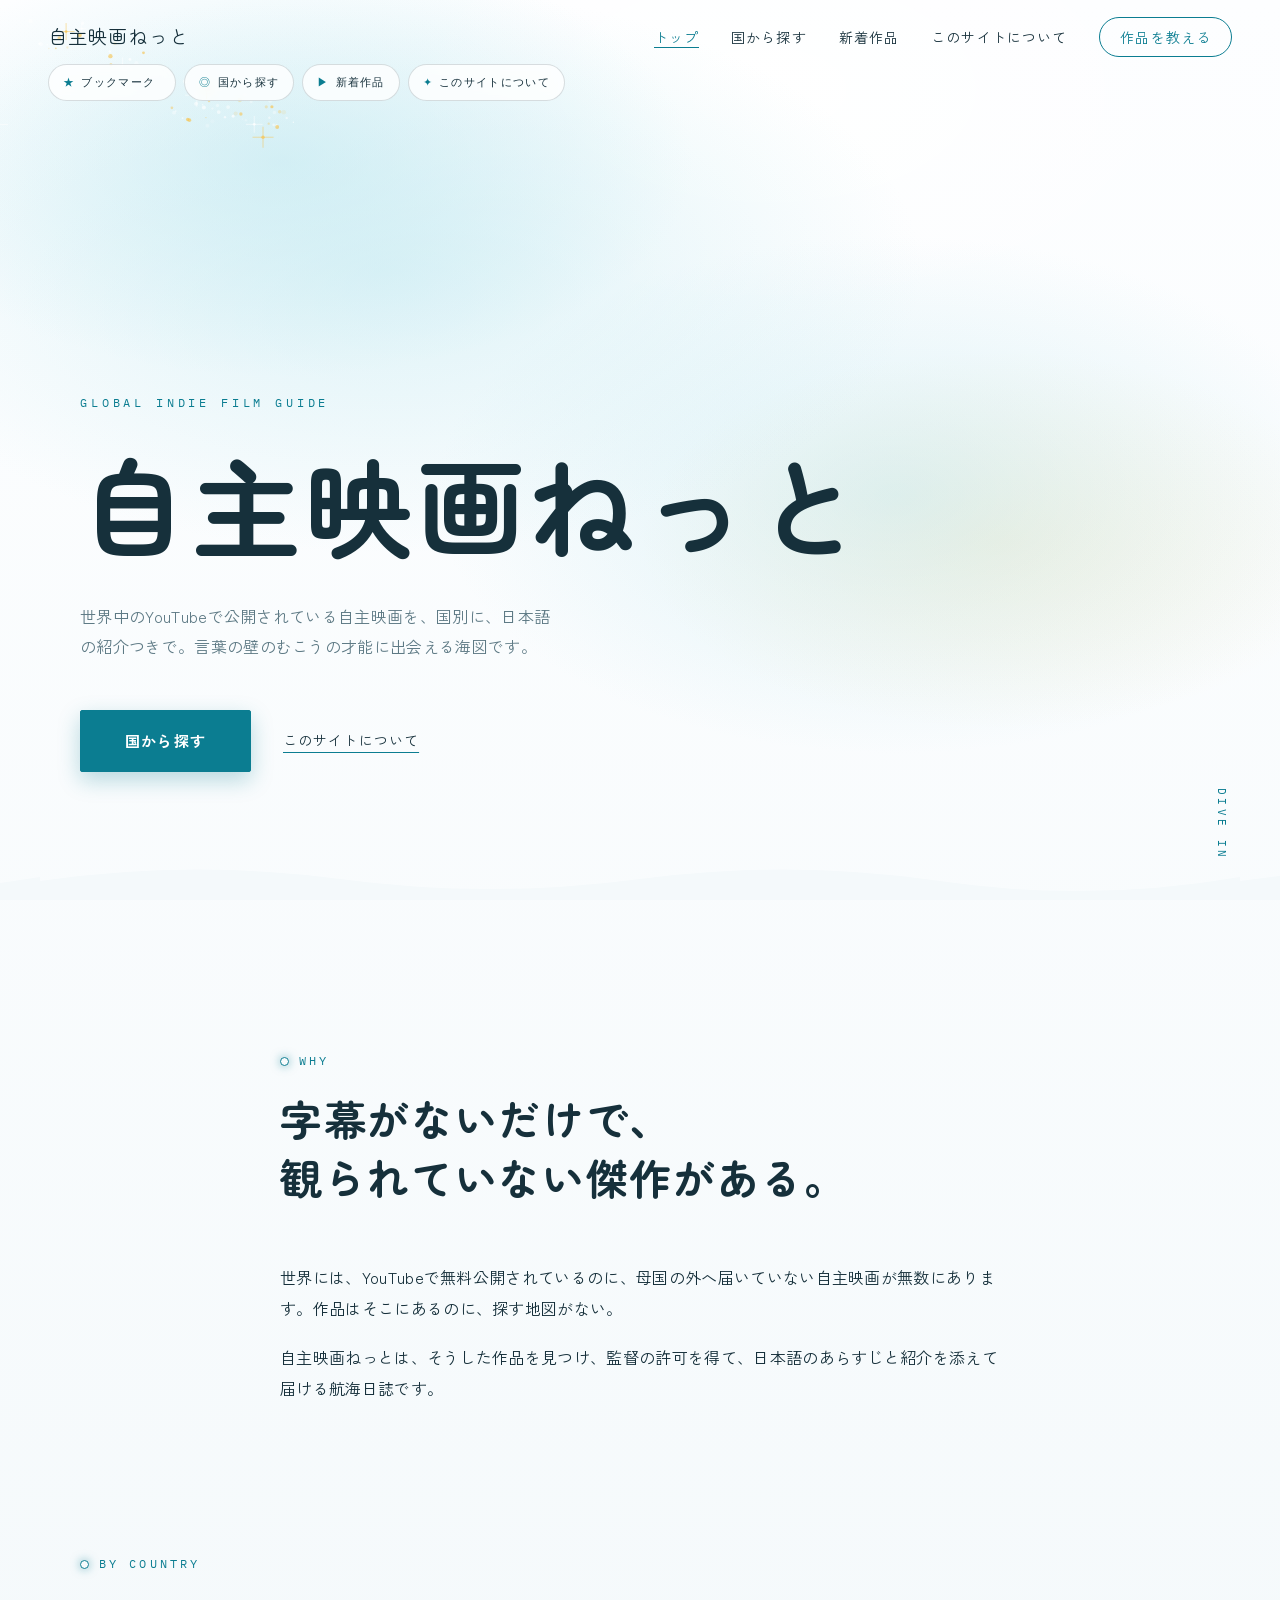
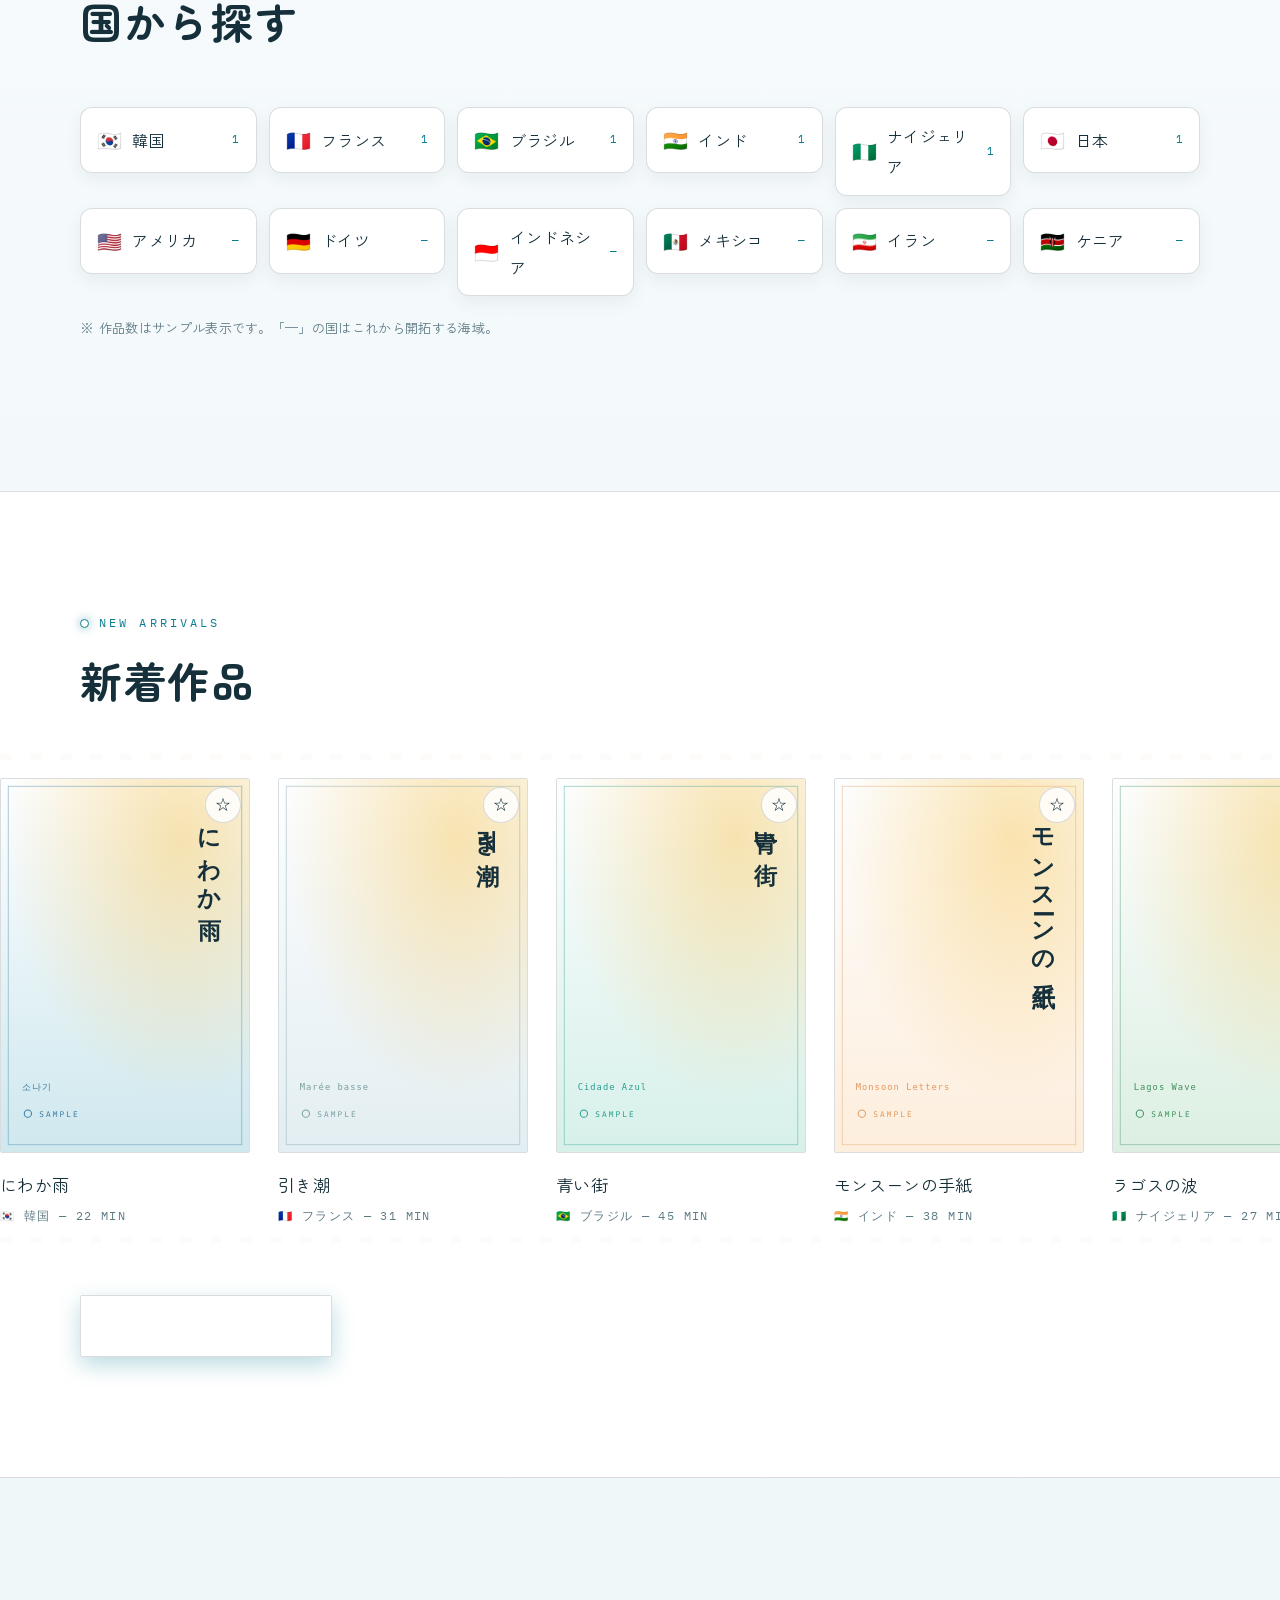
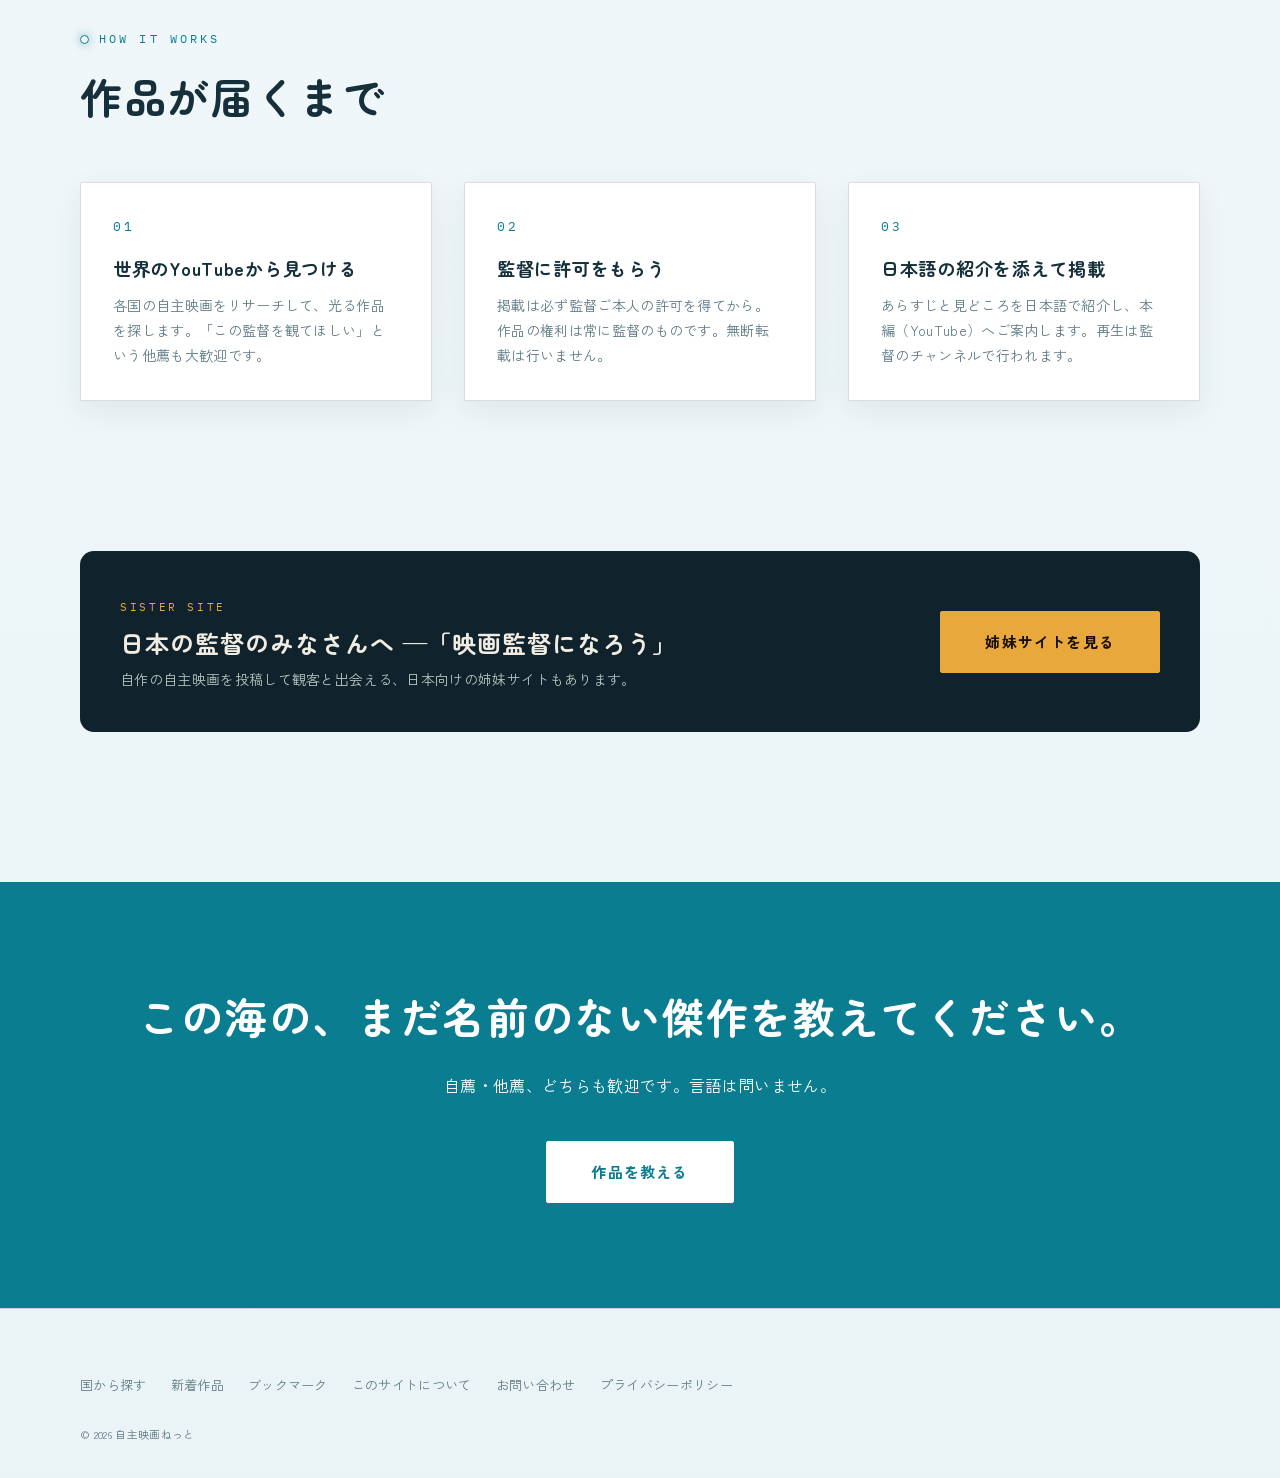
==== index.html @ 698e89a6 "Add files via upload" ====
<!DOCTYPE html>
<html lang="ja">
<head>
  <meta charset="UTF-8">
  <meta name="viewport" content="width=device-width, initial-scale=1.0">
  <title>自主映画ねっと | 世界の自主映画を、日本語で</title>
  <meta name="description" content="自主映画ねっとは、世界中のYouTubeで公開されている自主映画を、国別に日本語の紹介つきで届けるガイドサイト。言葉の壁のむこうの才能に出会えます。">
  <meta property="og:type" content="website">
  <meta property="og:title" content="自主映画ねっと | 世界の自主映画を、日本語で">
  <meta property="og:description" content="世界中のYouTubeで公開されている自主映画を、国別に日本語の紹介つきで。">
  <meta property="og:url" content="https://jisyueiga.net/">
  <meta property="og:image" content="https://jisyueiga.net/ogp.png">
  <meta property="og:site_name" content="自主映画ねっと">
  <meta name="twitter:card" content="summary_large_image">
  <link rel="canonical" href="https://jisyueiga.net/">
  <link rel="icon" href="favicon.ico">
  <link rel="apple-touch-icon" href="apple-touch-icon.png">
  <link rel="preconnect" href="https://fonts.googleapis.com">
  <link rel="preconnect" href="https://fonts.gstatic.com" crossorigin>
  <link href="https://fonts.googleapis.com/css2?family=Zen+Maru+Gothic:wght@700&family=Zen+Kaku+Gothic+New:wght@400;700&family=IBM+Plex+Mono&display=swap" rel="stylesheet">
  <link rel="stylesheet" href="style.css">
  <script type="application/ld+json">
  {
    "@context": "https://schema.org",
    "@type": "WebSite",
    "name": "自主映画ねっと",
    "url": "https://jisyueiga.net/",
    "description": "世界中の自主映画を国別に日本語の紹介つきで届けるガイドサイト"
  }
  </script>
</head>
<body class="p-home">

  <header class="site-header">
    <a class="site-header__logo" href="index.html">自主映画ねっと</a>
    <button class="nav-toggle" aria-expanded="false" aria-label="メニューを開く" aria-controls="global-nav">
      <span></span><span></span><span></span>
    </button>
    <nav class="global-nav" id="global-nav" aria-label="グローバルナビゲーション">
      <ul>
        <li><a href="index.html" aria-current="page">トップ</a></li>
        <li><a href="countries.html">国から探す</a></li>
        <li><a href="works.html">新着作品</a></li>
        <li><a href="about.html">このサイトについて</a></li>
        <li><a href="contact.html" class="nav-cta">作品を教える</a></li>
      </ul>
    </nav>
  </header>

  <main>
    <!-- ヒーロー: 海面のきらめき(シグネチャー) -->
    <section class="hero">
      <div class="hero__beam" aria-hidden="true"></div>
      <canvas class="hero__dust" aria-hidden="true"></canvas>
      <div class="container hero__inner">
        <p class="hero__en js-reveal">Global Indie Film Guide</p>
        <h1 class="hero__title js-reveal" data-delay="1" data-chars>自主映画ねっと</h1>
        <p class="hero__lead js-reveal" data-delay="2">世界中のYouTubeで公開されている自主映画を、国別に、日本語の紹介つきで。言葉の壁のむこうの才能に出会える海図です。</p>
        <div class="hero__actions js-reveal" data-delay="3">
          <a class="button" href="countries.html">国から探す</a>
          <a class="hero__sub-link" href="about.html">このサイトについて</a>
        </div>
      </div>
      <p class="hero__scroll" aria-hidden="true">DIVE IN</p>
    </section>

    <!-- 課題共感 -->
    <section class="section">
      <div class="container--narrow">
        <div class="section-head js-reveal">
          <span class="section-head__en">Why</span>
          <h2 class="section-head__title">字幕がないだけで、<br>観られていない傑作がある。</h2>
        </div>
        <p class="js-reveal" data-delay="1">世界には、YouTubeで無料公開されているのに、母国の外へ届いていない自主映画が無数にあります。作品はそこにあるのに、探す地図がない。</p>
        <p class="js-reveal" data-delay="2" style="margin-top: 1.2em;">自主映画ねっとは、そうした作品を見つけ、監督の許可を得て、日本語のあらすじと紹介を添えて届ける航海日誌です。</p>
      </div>
    </section>

    <!-- 国から探す -->
    <section class="section" style="padding-top: 0;">
      <div class="container">
        <div class="section-head js-reveal">
          <span class="section-head__en">By Country</span>
          <h2 class="section-head__title">国から探す</h2>
        </div>
        <ul class="country-grid js-reveal" data-delay="1">
          <li><a class="country-chip" href="countries.html"><span class="flag" aria-hidden="true">🇰🇷</span>韓国<span class="cnt">1</span></a></li>
          <li><a class="country-chip" href="countries.html"><span class="flag" aria-hidden="true">🇫🇷</span>フランス<span class="cnt">1</span></a></li>
          <li><a class="country-chip" href="countries.html"><span class="flag" aria-hidden="true">🇧🇷</span>ブラジル<span class="cnt">1</span></a></li>
          <li><a class="country-chip" href="countries.html"><span class="flag" aria-hidden="true">🇮🇳</span>インド<span class="cnt">1</span></a></li>
          <li><a class="country-chip" href="countries.html"><span class="flag" aria-hidden="true">🇳🇬</span>ナイジェリア<span class="cnt">1</span></a></li>
          <li><a class="country-chip" href="countries.html"><span class="flag" aria-hidden="true">🇯🇵</span>日本<span class="cnt">1</span></a></li>
          <li><a class="country-chip" href="countries.html"><span class="flag" aria-hidden="true">🇺🇸</span>アメリカ<span class="cnt">—</span></a></li>
          <li><a class="country-chip" href="countries.html"><span class="flag" aria-hidden="true">🇩🇪</span>ドイツ<span class="cnt">—</span></a></li>
          <li><a class="country-chip" href="countries.html"><span class="flag" aria-hidden="true">🇮🇩</span>インドネシア<span class="cnt">—</span></a></li>
          <li><a class="country-chip" href="countries.html"><span class="flag" aria-hidden="true">🇲🇽</span>メキシコ<span class="cnt">—</span></a></li>
          <li><a class="country-chip" href="countries.html"><span class="flag" aria-hidden="true">🇮🇷</span>イラン<span class="cnt">—</span></a></li>
          <li><a class="country-chip" href="countries.html"><span class="flag" aria-hidden="true">🇰🇪</span>ケニア<span class="cnt">—</span></a></li>
        </ul>
        <p class="js-reveal" style="margin-top: 20px; font-size: 13px; color: var(--color-muted);">※ 作品数はサンプル表示です。「—」の国はこれから開拓する海域。</p>
      </div>
    </section>

    <!-- 新着作品 -->
    <section class="filmstrip-band">
      <div class="container">
        <div class="section-head js-reveal" style="margin-bottom: 24px;">
          <span class="section-head__en">New Arrivals</span>
          <h2 class="section-head__title">新着作品</h2>
        </div>
      </div>
      <div class="filmstrip js-reveal" data-delay="1">
        <a class="film-card" href="works.html">
          <div class="film-card__poster"><img src="film-kr.svg" alt="にわか雨（サンプル）" width="960" height="1440" loading="lazy"></div>
          <p class="film-card__title">にわか雨</p>
          <p class="film-card__meta">🇰🇷 韓国 — 22 MIN</p>
        </a>
        <a class="film-card" href="works.html">
          <div class="film-card__poster"><img src="film-fr.svg" alt="引き潮（サンプル）" width="960" height="1440" loading="lazy"></div>
          <p class="film-card__title">引き潮</p>
          <p class="film-card__meta">🇫🇷 フランス — 31 MIN</p>
        </a>
        <a class="film-card" href="works.html">
          <div class="film-card__poster"><img src="film-br.svg" alt="青い街（サンプル）" width="960" height="1440" loading="lazy"></div>
          <p class="film-card__title">青い街</p>
          <p class="film-card__meta">🇧🇷 ブラジル — 45 MIN</p>
        </a>
        <a class="film-card" href="works.html">
          <div class="film-card__poster"><img src="film-in.svg" alt="モンスーンの手紙（サンプル）" width="960" height="1440" loading="lazy"></div>
          <p class="film-card__title">モンスーンの手紙</p>
          <p class="film-card__meta">🇮🇳 インド — 38 MIN</p>
        </a>
        <a class="film-card" href="works.html">
          <div class="film-card__poster"><img src="film-ng.svg" alt="ラゴスの波（サンプル）" width="960" height="1440" loading="lazy"></div>
          <p class="film-card__title">ラゴスの波</p>
          <p class="film-card__meta">🇳🇬 ナイジェリア — 27 MIN</p>
        </a>
        <a class="film-card" href="works.html">
          <div class="film-card__poster"><img src="film-jp.svg" alt="港町シネマ（サンプル）" width="960" height="1440" loading="lazy"></div>
          <p class="film-card__title">港町シネマ</p>
          <p class="film-card__meta">🇯🇵 日本 — 19 MIN</p>
        </a>
      </div>
      <div class="container js-reveal" style="margin-top: 32px;">
        <a class="button button--ghost" href="works.html">新着作品をすべて見る</a>
      </div>
    </section>

    <!-- 仕組み -->
    <section class="section">
      <div class="container">
        <div class="section-head js-reveal">
          <span class="section-head__en">How It Works</span>
          <h2 class="section-head__title">作品が届くまで</h2>
        </div>
        <ol class="steps js-reveal" data-delay="1">
          <li>
            <h3>世界のYouTubeから見つける</h3>
            <p>各国の自主映画をリサーチして、光る作品を探します。「この監督を観てほしい」という他薦も大歓迎です。</p>
          </li>
          <li>
            <h3>監督に許可をもらう</h3>
            <p>掲載は必ず監督ご本人の許可を得てから。作品の権利は常に監督のものです。無断転載は行いません。</p>
          </li>
          <li>
            <h3>日本語の紹介を添えて掲載</h3>
            <p>あらすじと見どころを日本語で紹介し、本編（YouTube）へご案内します。再生は監督のチャンネルで行われます。</p>
          </li>
        </ol>
      </div>
    </section>

    <!-- 姉妹サイト -->
    <section class="section" style="padding-top: 0;">
      <div class="container">
        <div class="sister js-reveal">
          <div>
            <p style="font-family: var(--font-mono); font-size: 11px; letter-spacing: 0.24em; color: #e9a83b; margin-bottom: 8px;">SISTER SITE</p>
            <h2>日本の監督のみなさんへ —「映画監督になろう」</h2>
            <p>自作の自主映画を投稿して観客と出会える、日本向けの姉妹サイトもあります。</p>
          </div>
          <a class="button" href="https://eigakantoku.com/">姉妹サイトを見る</a>
        </div>
      </div>
    </section>

    <!-- CTAバンド -->
    <section class="cta-band">
      <div class="container">
        <h2 class="section-head__title js-reveal">この海の、まだ名前のない傑作を教えてください。</h2>
        <p class="js-reveal" data-delay="1">自薦・他薦、どちらも歓迎です。言語は問いません。</p>
        <a class="button js-reveal" data-delay="2" href="contact.html">作品を教える</a>
      </div>
    </section>
  </main>

  <footer class="site-footer">
    <div class="container">
      <nav class="site-footer__nav" aria-label="フッターナビゲーション">
        <ul>
          <li><a href="countries.html">国から探す</a></li>
          <li><a href="works.html">新着作品</a></li>
          <li><a href="bookmark.html">ブックマーク</a></li>
          <li><a href="about.html">このサイトについて</a></li>
          <li><a href="contact.html">お問い合わせ</a></li>
          <li><a href="privacy.html">プライバシーポリシー</a></li>
        </ul>
      </nav>
      <p><small>&copy; 2026 自主映画ねっと</small></p>
    </div>
  </footer>

  <button class="motion-stop">アニメーションを停止する</button>
  <script src="main.js" defer></script>
</body>
</html>
---- style.css ----
@charset "UTF-8";
/* ============================================================
   映画監督になろう — style.css
   方向: ダーク×発光(映写機の光)。トークン→ベース→レイアウト
   →コンポーネント→モーション→停止ポリシー(スターター基盤継承)
   ============================================================ */

/* ---------- 1. トークン ---------- */
:root {
  --color-bg: #f4f9fb;           /* 暗幕: 上映中の客席の黒(暖色寄り) */
  --color-surface: #ffffff;      /* 煤: カード・フォームの面 */
  --color-text: #16303b;         /* 銀幕: スクリーンの生成り白 */
  --color-muted: #5e7a85;        /* 残光: 補助テキスト */
  --color-accent: #0b7d91;       /* 映写光: タングステンランプのアンバー */
  --color-accent-ink: #ffffff;   /* accent上の文字色 */
  --color-line: rgba(22, 48, 59, 0.16);
  --color-glow: #f6c453;         /* ハレーション */

  --font-display: "Zen Maru Gothic", "Hiragino Mincho ProN", "Yu Mincho", serif;
  --font-body: "Zen Kaku Gothic New", "Hiragino Kaku Gothic ProN", "Yu Gothic", sans-serif;
  --font-mono: "IBM Plex Mono", "Menlo", monospace;

  --space: 8px;
  --section-pad: clamp(72px, 13vw, 150px);
  --container: 1120px;
  --container-narrow: 720px;
  --radius: 2px;

  --z-header: 100;
  --z-nav: 200;
  --z-modal: 1000;

  --ease-out: cubic-bezier(0.22, 1, 0.36, 1);
  --duration: 0.9s;
}

/* ---------- 2. リセット/ベース ---------- */
*, *::before, *::after { box-sizing: border-box; }
* { margin: 0; }

html { scroll-behavior: smooth; }

body {
  font-family: var(--font-body);
  color: var(--color-text);
  background: var(--color-bg);
  line-height: 1.9;
  font-size: 16px;
  letter-spacing: 0.02em;
  -webkit-font-smoothing: antialiased;
  overflow-wrap: anywhere;
}

img, video, svg { max-width: 100%; height: auto; display: block; }

a { color: inherit; }
a:hover { opacity: 0.72; transition: opacity 0.3s; }

::selection { background: var(--color-accent); color: var(--color-accent-ink); }

:focus-visible {
  outline: 2px solid var(--color-accent);
  outline-offset: 3px;
}

h1, h2, h3 {
  font-family: var(--font-display);
  font-weight: 700;
  line-height: 1.4;
  letter-spacing: 0.04em;
}

/* ---------- 3. レイアウト ---------- */
.container { width: min(var(--container), 100% - 48px); margin-inline: auto; }
.container--narrow { width: min(var(--container-narrow), 100% - 48px); margin-inline: auto; }

.section { padding-block: var(--section-pad); }
.section--tight { padding-block: calc(var(--section-pad) * 0.6); }

/* セクション見出し: キューマーク(リール交換の合図の丸)+等幅ラベル */
.section-head { margin-bottom: calc(var(--space) * 7); }
.section-head__en {
  display: flex; align-items: center; gap: 10px;
  font-family: var(--font-mono);
  font-size: 12px;
  letter-spacing: 0.26em;
  text-transform: uppercase;
  color: var(--color-accent);
  margin-bottom: calc(var(--space) * 2);
}
.section-head__en::before {
  content: "";
  width: 9px; height: 9px; flex: none;
  border: 1.5px solid var(--color-accent);
  border-radius: 50%;
  box-shadow: 0 0 10px rgba(11, 125, 145, 0.55);
}
.section-head__title { font-size: clamp(26px, 4.5vw, 42px); }

/* ---------- 4. コンポーネント ---------- */

/* ヘッダー */
.site-header {
  position: fixed; inset: 0 0 auto 0; z-index: var(--z-header);
  display: flex; justify-content: space-between; align-items: center;
  padding: 18px clamp(20px, 4vw, 48px);
  transition: background 0.4s, box-shadow 0.4s;
}
.site-header.is-scrolled {
  background: rgba(255, 255, 255, 0.86);
  backdrop-filter: blur(8px);
  box-shadow: 0 1px 0 var(--color-line);
}
.site-header__logo {
  font-family: var(--font-display); font-size: 19px;
  text-decoration: none; letter-spacing: 0.06em;
}

.global-nav ul { display: flex; align-items: center; gap: calc(var(--space) * 4); list-style: none; padding: 0; }
.global-nav a { text-decoration: none; font-size: 14px; letter-spacing: 0.08em; }
.global-nav a[aria-current="page"] {
  color: var(--color-accent);
  border-bottom: 1px solid currentColor;
}
.global-nav .nav-cta {
  padding: 9px 20px;
  border: 1px solid var(--color-accent);
  border-radius: 999px;
  color: var(--color-accent);
}
.global-nav .nav-cta[aria-current="page"] { border-bottom: 1px solid var(--color-accent); }

/* ハンバーガー(SP) */
.nav-toggle {
  display: none;
  width: 44px; height: 44px;
  background: none; border: none; cursor: pointer;
  position: relative; z-index: calc(var(--z-nav) + 1);
}
.nav-toggle span {
  display: block; width: 24px; height: 2px; margin: 5px auto;
  background: var(--color-text); transition: transform 0.3s, opacity 0.3s;
}
.nav-toggle[aria-expanded="true"] span:nth-child(1) { transform: translateY(7px) rotate(45deg); }
.nav-toggle[aria-expanded="true"] span:nth-child(2) { opacity: 0; }
.nav-toggle[aria-expanded="true"] span:nth-child(3) { transform: translateY(-7px) rotate(-45deg); }

@media (max-width: 767px) {
  .nav-toggle { display: block; }
  .global-nav {
    position: fixed; inset: 0; z-index: var(--z-nav);
    background: rgba(255, 255, 255, 0.97);
    display: grid; place-content: center;
    opacity: 0; visibility: hidden; transition: opacity 0.4s, visibility 0.4s;
  }
  .global-nav.is-open { opacity: 1; visibility: visible; }
  .global-nav ul { flex-direction: column; text-align: center; gap: calc(var(--space) * 4); }
  .global-nav a { font-size: 20px; }
}

/* ヒーロー: 映写光錐+塵(シグネチャー) */
.hero {
  position: relative;
  min-height: 100svh;
  display: flex; align-items: flex-end;
  padding: var(--section-pad) 0 calc(var(--space) * 12);
  overflow: hidden;
}
.hero__beam {
  position: absolute; inset: 0; pointer-events: none;
  background: radial-gradient(90% 60% at 82% -8%, rgba(246, 196, 83, 0.28), rgba(11, 125, 145, 0.08) 45%, transparent 70%);
  animation: beamFlicker 7s infinite;
}
.hero__beam::before {
  content: "";
  position: absolute; top: -30%; right: -20%; width: 150%; height: 170%;
  background: linear-gradient(114deg,
    transparent 40%,
    rgba(246, 196, 83, 0.14) 49%,
    rgba(246, 196, 83, 0.04) 61%,
    transparent 70%);
}
.hero__dust {
  position: absolute; inset: 0; pointer-events: none;
}
.hero__inner { position: relative; }
.hero__en {
  font-family: var(--font-mono);
  font-size: 12px; letter-spacing: 0.32em; text-transform: uppercase;
  color: var(--color-accent);
  margin-bottom: calc(var(--space) * 3);
}
.hero__title {
  font-size: clamp(40px, 10.5vw, 108px);
  line-height: 1.2;
  white-space: nowrap;   /* 文字分割時の折返し事故防止(1行想定) */
}
.hero__title .char {
  display: inline;
  animation: charSheen 6.5s infinite;
  animation-delay: calc(1.6s + var(--char-i) * 0.09s);
}
.hero__lead {
  margin-top: calc(var(--space) * 4);
  max-width: 30em;
  color: var(--color-muted);
}
.hero__actions {
  display: flex; flex-wrap: wrap; align-items: center;
  gap: calc(var(--space) * 4);
  margin-top: calc(var(--space) * 6);
}
.hero__sub-link {
  font-size: 14px; letter-spacing: 0.08em;
  text-decoration-color: var(--color-accent);
  text-underline-offset: 6px;
}
.hero__scroll {
  position: absolute; right: clamp(20px, 4vw, 48px); bottom: calc(var(--space) * 5);
  font-family: var(--font-mono); font-size: 11px; letter-spacing: 0.3em;
  writing-mode: vertical-rl; color: var(--color-muted);
}

@keyframes beamFlicker {
  0%, 88%, 100% { opacity: 1; }
  91% { opacity: 0.82; }
  93% { opacity: 0.96; }
  96% { opacity: 0.88; }
}
@keyframes charSheen {
  0%, 86%, 100% { color: var(--color-text); text-shadow: none; }
  91% { color: var(--color-glow); text-shadow: 0 0 26px rgba(246, 196, 83, 0.9); }
}

/* 下層ページヘッダー(映写光の名残を薄く敷く) */
.page-header {
  position: relative;
  padding: calc(var(--section-pad) * 1.15) 0 calc(var(--section-pad) * 0.45);
  background: radial-gradient(70% 90% at 85% -30%, rgba(246, 196, 83, 0.13), transparent 65%);
}
.page-header__en {
  font-family: var(--font-mono);
  font-size: 13px; letter-spacing: 0.28em; text-transform: uppercase;
  color: var(--color-accent);
}
.page-header__title { font-size: clamp(30px, 5vw, 54px); margin-top: calc(var(--space) * 1); }

.breadcrumb { padding-block: calc(var(--space) * 2); font-size: 12px; color: var(--color-muted); }
.breadcrumb ol { display: flex; flex-wrap: wrap; gap: 0.6em; list-style: none; padding: 0; }
.breadcrumb li:not(:last-child)::after { content: "/"; margin-left: 0.6em; }
.breadcrumb a { text-decoration: none; }

/* ボタン */
.button {
  display: inline-block;
  padding: 16px 44px;
  background: var(--color-accent); color: var(--color-accent-ink);
  border: 1px solid var(--color-accent); border-radius: var(--radius);
  font-size: 15px; font-weight: 700; letter-spacing: 0.08em; text-decoration: none;
  cursor: pointer;
  box-shadow: 0 0 26px rgba(11, 125, 145, 0.28);
  transition: background 0.3s, color 0.3s, box-shadow 0.3s;
}
.button:hover {
  background: transparent; color: var(--color-accent); opacity: 1;
  box-shadow: 0 0 32px rgba(11, 125, 145, 0.42);
}
.button:disabled { opacity: 0.5; cursor: wait; }
.button--ghost {
  background: transparent; color: var(--color-text);
  border-color: var(--color-line); box-shadow: none;
}
.button--ghost:hover { border-color: var(--color-accent); color: var(--color-accent); }

/* 交互2カラム(できること) */
.duo {
  display: grid; grid-template-columns: 1fr 1fr;
  gap: clamp(32px, 6vw, 80px); align-items: center;
}
.duo + .duo { margin-top: calc(var(--space) * 12); }
.duo--flip .duo__text { order: 2; }
.duo--flip .duo__visual { order: 1; }
.duo__role {
  font-family: var(--font-mono); font-size: 12px; letter-spacing: 0.26em;
  text-transform: uppercase; color: var(--color-accent);
  margin-bottom: calc(var(--space) * 2);
}
.duo__title { font-size: clamp(22px, 3vw, 30px); margin-bottom: calc(var(--space) * 3); }
.duo__text p { color: var(--color-muted); }
.duo__visual {
  border: 1px solid var(--color-line);
  border-radius: var(--radius);
  overflow: hidden;
  background: var(--color-surface);
  max-width: 400px;
  justify-self: center;
}
.duo--flip .duo__visual { justify-self: center; }
@media (max-width: 767px) {
  .duo__visual { max-width: 300px; }
}
@media (max-width: 767px) {
  .duo { grid-template-columns: 1fr; }
  .duo--flip .duo__text { order: 1; }
  .duo--flip .duo__visual { order: 2; }
}

/* フィルムストリップ(横スクロール・破調) */
.filmstrip-band {
  background: var(--color-surface);
  border-block: 1px solid var(--color-line);
  padding-block: calc(var(--section-pad) * 0.8);
}
.filmstrip {
  display: flex; gap: clamp(16px, 3vw, 28px);
  overflow-x: auto;
  scroll-snap-type: x mandatory;
  padding: calc(var(--space) * 4) clamp(24px, 5vw, 64px) calc(var(--space) * 3);
  /* 穴(パーフォレーション)の帯 */
  border-block: 12px solid transparent;
  background-image:
    repeating-linear-gradient(90deg, rgba(239,231,215,0.14) 0 12px, transparent 12px 30px),
    repeating-linear-gradient(90deg, rgba(239,231,215,0.14) 0 12px, transparent 12px 30px);
  background-repeat: repeat-x;
  background-size: 30px 6px;
  background-position: top 8px left, bottom 8px left;
}
.film-card { text-decoration: none; }
.filmstrip .film-card {
  flex: none;
  width: clamp(200px, 56vw, 250px);
  scroll-snap-align: start;
}
.film-card:hover { opacity: 1; }
.film-card__poster {
  aspect-ratio: 2 / 3;
  border: 1px solid var(--color-line);
  border-radius: var(--radius);
  overflow: hidden;
  transition: box-shadow 0.4s, transform 0.4s var(--ease-out);
}
.film-card:hover .film-card__poster {
  box-shadow: 0 0 30px rgba(11, 125, 145, 0.3);
  transform: translateY(-4px);
}
.film-card__poster img { width: 100%; height: 100%; object-fit: cover; }
.film-card__title {
  font-family: var(--font-display); font-size: 17px;
  margin-top: calc(var(--space) * 2);
}
.film-card__meta {
  font-family: var(--font-mono); font-size: 11.5px;
  letter-spacing: 0.12em; color: var(--color-muted);
  margin-top: 4px;
}

/* 作品一覧グリッド(下層) */
.works-grid {
  display: grid;
  grid-template-columns: repeat(auto-fill, minmax(220px, 1fr));
  gap: clamp(20px, 3.5vw, 36px);
}
@media (max-width: 480px) {
  .works-grid { grid-template-columns: repeat(2, 1fr); }
}

/* 投稿の流れ */
.steps {
  list-style: none; padding: 0;
  display: grid; grid-template-columns: repeat(3, 1fr);
  gap: clamp(20px, 3vw, 32px);
  counter-reset: step;
}
.steps li {
  counter-increment: step;
  background: var(--color-surface);
  border: 1px solid var(--color-line);
  border-radius: var(--radius);
  padding: calc(var(--space) * 4);
}
.steps li::before {
  content: "0" counter(step);
  display: block;
  font-family: var(--font-mono); font-size: 13px;
  letter-spacing: 0.2em; color: var(--color-accent);
  margin-bottom: calc(var(--space) * 2);
}
.steps h3 { font-size: 18px; margin-bottom: calc(var(--space) * 1.5); }
.steps p { font-size: 14px; color: var(--color-muted); line-height: 1.8; }
@media (max-width: 767px) {
  .steps { grid-template-columns: 1fr; }
}

/* 運営の言葉 */
.voice {
  border-left: 2px solid var(--color-accent);
  padding-left: clamp(20px, 4vw, 40px);
}
.voice blockquote { font-family: var(--font-display); font-size: clamp(19px, 2.6vw, 24px); line-height: 2; }
.voice figcaption {
  margin-top: calc(var(--space) * 3);
  font-family: var(--font-mono); font-size: 12px;
  letter-spacing: 0.14em; color: var(--color-muted);
}

/* CTAバンド */
.cta-band {
  background: var(--color-accent);
  color: var(--color-accent-ink);
  text-align: center;
  padding-block: calc(var(--section-pad) * 0.7);
}
.cta-band .section-head__title { color: inherit; }
.cta-band p { margin: calc(var(--space) * 3) 0 calc(var(--space) * 5); }
.cta-band .button {
  background: var(--color-accent-ink); color: var(--color-glow);
  border-color: var(--color-accent-ink); box-shadow: none;
}
.cta-band .button:hover { background: transparent; color: var(--color-accent-ink); }

/* FAQ */
.faq { display: grid; gap: calc(var(--space) * 2); }
.faq details {
  background: var(--color-surface);
  border: 1px solid var(--color-line);
  border-radius: var(--radius);
}
.faq summary {
  cursor: pointer;
  padding: calc(var(--space) * 2.5) calc(var(--space) * 3);
  font-weight: 700; letter-spacing: 0.04em;
  list-style: none;
  display: flex; justify-content: space-between; align-items: center; gap: 16px;
}
.faq summary::-webkit-details-marker { display: none; }
.faq summary::after {
  content: "+";
  font-family: var(--font-mono); color: var(--color-accent); flex: none;
  transition: transform 0.3s;
}
.faq details[open] summary::after { transform: rotate(45deg); }
.faq details p {
  padding: 0 calc(var(--space) * 3) calc(var(--space) * 3);
  color: var(--color-muted); font-size: 15px;
}

/* フォーム */
.form { display: grid; gap: calc(var(--space) * 4); }
.form__field { display: grid; gap: calc(var(--space) * 1); }
.form__field label { font-size: 14px; font-weight: 700; }
.form__field .required { color: var(--color-accent); font-size: 12px; margin-left: 0.5em; }
.form input, .form textarea, .form select {
  font: inherit; color: var(--color-text);
  padding: 14px 16px;
  background: var(--color-surface);
  border: 1px solid var(--color-line); border-radius: var(--radius);
}
.form input:focus, .form textarea:focus, .form select:focus { border-color: var(--color-accent); outline: none; }
.form [aria-invalid="true"] { border-color: #d96a52; }
.form__error { color: #d96a52; font-size: 13px; min-height: 1.2em; }
.form__hp { position: absolute; left: -9999px; }  /* ハニーポット: 削除禁止 */

/* フッター */
.site-footer {
  padding: calc(var(--space) * 8) 0 calc(var(--space) * 4);
  border-top: 1px solid var(--color-line);
  font-size: 13px; color: var(--color-muted);
}
.site-footer__nav ul {
  display: flex; flex-wrap: wrap; gap: calc(var(--space) * 3);
  list-style: none; padding: 0; margin-bottom: calc(var(--space) * 3);
}
.site-footer__nav a { text-decoration: none; }

/* ---------- 5. モーション基盤 ---------- */
.js-reveal {
  opacity: 0;
  transform: translateY(24px);
  transition: opacity var(--duration) var(--ease-out), transform var(--duration) var(--ease-out);
}
.js-reveal.is-inview { opacity: 1; transform: none; }
.js-reveal[data-delay="1"] { transition-delay: 0.1s; }
.js-reveal[data-delay="2"] { transition-delay: 0.2s; }
.js-reveal[data-delay="3"] { transition-delay: 0.3s; }

/* ---------- 6. モーション停止(削除禁止) ---------- */
.motion-stop {
  display: none;
  position: fixed; right: 16px; bottom: 16px; z-index: var(--z-modal);
  padding: 10px 16px; font-size: 12px;
  background: var(--color-surface); color: var(--color-text);
  border: 1px solid var(--color-line);
  border-radius: 999px; cursor: pointer;
}
@media (prefers-reduced-motion: reduce) {
  .motion-stop { display: block; }
}
html.is-motion-off .js-reveal,
html.is-motion-off *[class] {
  transition-duration: 0.01ms !important;
  animation-duration: 0.01ms !important;
  animation-iteration-count: 1 !important;
}
html.is-motion-off .js-reveal { opacity: 1; transform: none; }
html.is-motion-off .hero__dust { display: none; }

/* ---------- 7. ヒーロー演出強化(v1.1) ---------- */
/* カウントダウンリーダー(JSが生成。セッション初回のみ) */
.leader {
  position: fixed; inset: 0; z-index: var(--z-modal);
  background: #050403;
  display: grid; place-content: center;
  transition: opacity 0.5s var(--ease-out);
  cursor: pointer;
}
.leader.is-done { opacity: 0; pointer-events: none; }
.leader__frame {
  position: relative;
  width: min(64vw, 300px); aspect-ratio: 1;
  display: grid; place-content: center;
  border: 1.5px solid rgba(22, 48, 59, 0.4);
  border-radius: 50%;
}
.leader__frame::before {
  content: "";
  position: absolute; inset: 14px;
  border: 1px solid rgba(22, 48, 59, 0.22);
  border-radius: 50%;
}
.leader__frame::after {
  content: "";
  position: absolute; left: 50%; top: 50%;
  width: 1px; height: 50%;
  background: rgba(22, 48, 59, 0.45);
  transform-origin: top center;
  animation: leaderSweep 0.6s linear infinite;
}
.leader__cross-h, .leader__cross-v {
  position: absolute; background: rgba(22, 48, 59, 0.16);
}
.leader__cross-h { left: -12vw; right: -12vw; top: 50%; height: 1px; }
.leader__cross-v { top: -12vh; bottom: -12vh; left: 50%; width: 1px; }
.leader__num {
  font-family: var(--font-mono);
  font-size: clamp(90px, 24vw, 150px);
  color: var(--color-text);
  line-height: 1;
}
.leader__hint {
  position: absolute; bottom: 32px; left: 0; right: 0;
  text-align: center;
  font-family: var(--font-mono); font-size: 11px;
  letter-spacing: 0.3em; color: var(--color-muted);
}
@keyframes leaderSweep { to { transform: rotate(360deg); } }

/* ランプ暖機: リーダー明けに光が立ち上がる */
.hero.is-warming .hero__beam { opacity: 0.04; animation: none; }
.hero.is-on .hero__beam {
  animation: beamWarm 1.6s var(--ease-out), beamFlicker 7s 1.6s infinite;
}
@keyframes beamWarm {
  from { opacity: 0.04; }
  60% { opacity: 1.15; }
  to { opacity: 1; }
}

/* フィルムグレイン */
.hero__grain {
  position: absolute; inset: -20px; pointer-events: none;
  background-image: url("data:image/svg+xml,%3Csvg xmlns='http://www.w3.org/2000/svg' width='160' height='160'%3E%3Cfilter id='n'%3E%3CfeTurbulence type='fractalNoise' baseFrequency='0.9' numOctaves='2'/%3E%3C/filter%3E%3Crect width='160' height='160' filter='url(%23n)' opacity='0.5'/%3E%3C/svg%3E");
  opacity: 0.055;
  animation: grainJitter 0.5s steps(3) infinite;
}
@keyframes grainJitter {
  0% { transform: translate(0, 0); }
  33% { transform: translate(-8px, 6px); }
  66% { transform: translate(6px, -8px); }
  100% { transform: translate(0, 0); }
}
html.is-motion-off .hero__grain, html.is-motion-off .leader { display: none; }

/* ---------- 8. ユーティリティ帯+ランキング+ブックマーク(v1.2) ---------- */
.site-header { flex-wrap: wrap; }
.utility-nav { order: 4; width: 100%; margin-top: 10px; }
.utility-nav ul {
  display: flex; gap: 8px; list-style: none; padding: 0; margin: 0;
  overflow-x: auto; -webkit-overflow-scrolling: touch; scrollbar-width: none;
}
.utility-nav ul::-webkit-scrollbar { display: none; }
.utility-nav a {
  display: flex; align-items: center; gap: 6px;
  padding: 7px 14px; white-space: nowrap;
  border: 1px solid var(--color-line); border-radius: 999px;
  background: rgba(255, 255, 255, 0.55); backdrop-filter: blur(6px);
  font-family: var(--font-mono); font-size: 11px; letter-spacing: 0.12em;
  text-decoration: none;
}
.utility-nav a[aria-current="page"] { border-color: var(--color-accent); color: var(--color-accent); }
.utility-nav .u-ic, .utility-nav .u-count { color: var(--color-accent); }

/* 作品カードのブックマーク★ */
.film-card__poster { position: relative; }
.bm-btn {
  position: absolute; top: 8px; right: 8px; z-index: 2;
  width: 36px; height: 36px;
  display: grid; place-content: center;
  border: 1px solid var(--color-line); border-radius: 50%;
  background: rgba(255, 255, 255, 0.62); color: var(--color-text);
  font-size: 16px; line-height: 1; cursor: pointer;
  transition: color 0.25s, border-color 0.25s, transform 0.25s;
}
.bm-btn:hover { transform: scale(1.08); }
.bm-btn.is-on {
  color: var(--color-accent); border-color: var(--color-accent);
  box-shadow: 0 0 14px rgba(11, 125, 145, 0.4);
}

/* イチオシ */
.pickup {
  display: grid; grid-template-columns: minmax(140px, 220px) 1fr;
  gap: clamp(20px, 4vw, 40px); align-items: center;
  background: var(--color-surface);
  border: 1px solid var(--color-accent); border-radius: var(--radius);
  padding: clamp(20px, 4vw, 40px);
  box-shadow: 0 0 34px rgba(11, 125, 145, 0.14);
}
.pickup__label {
  font-family: var(--font-mono); font-size: 11px; letter-spacing: 0.24em;
  color: var(--color-accent); margin-bottom: 12px;
}
.pickup__title { font-size: clamp(20px, 3vw, 28px); margin-bottom: 10px; }
.pickup__meta { font-family: var(--font-mono); font-size: 12px; color: var(--color-muted); margin-bottom: 14px; }
.pickup__desc { font-size: 14px; color: var(--color-muted); }
@media (max-width: 600px) { .pickup { grid-template-columns: 1fr; } .pickup img { max-width: 200px; } }

/* ランキング */
.rank-list { list-style: none; padding: 0; display: grid; gap: 12px; }
.rank-list li {
  display: grid; grid-template-columns: 56px 64px 1fr; gap: 16px; align-items: center;
  background: var(--color-surface); border: 1px solid var(--color-line);
  border-radius: var(--radius); padding: 14px 18px;
}
.rank-list .rk {
  font-family: var(--font-mono); font-size: 20px; color: var(--color-muted);
  text-align: center;
}
.rank-list li:nth-child(-n+3) .rk { color: var(--color-accent); text-shadow: 0 0 12px rgba(11, 125, 145, 0.5); }
.rank-list img { width: 64px; aspect-ratio: 2/3; object-fit: cover; border: 1px solid var(--color-line); }
.rank-list .rk-title { font-family: var(--font-display); font-size: 16px; }
.rank-list .rk-meta { font-family: var(--font-mono); font-size: 11px; color: var(--color-muted); margin-top: 2px; }

/* ブックマーク一覧の空状態 */
.bm-empty { color: var(--color-muted); padding: 40px 0; }

/* ---------- 9. 自主映画ねっと ライト海テーマ上書き ---------- */
body {
  background: linear-gradient(180deg, #fdfeff 0%, #f4f9fb 40%, #eaf4f7 100%);
}

/* ヒーロー: 波光(コースティクス)+きらめきcanvas+波形の縁 */
.hero {
  background:
    radial-gradient(46% 34% at 22% 18%, rgba(191, 232, 240, 0.55), transparent 70%),
    radial-gradient(40% 30% at 78% 60%, rgba(246, 196, 83, 0.16), transparent 70%),
    radial-gradient(52% 40% at 60% 10%, rgba(255, 255, 255, 0.9), transparent 70%);
  animation: none;
  padding-bottom: calc(var(--space) * 16);
}
.hero__beam {
  background:
    radial-gradient(60% 45% at 30% 30%, rgba(191, 232, 240, 0.5), transparent 70%),
    radial-gradient(50% 40% at 70% 55%, rgba(178, 226, 236, 0.4), transparent 72%);
  animation: caustics 14s ease-in-out infinite alternate;
}
.hero__beam::before { display: none; }
@keyframes caustics {
  from { transform: translate(0, 0) scale(1); opacity: 0.85; }
  to { transform: translate(3%, -2%) scale(1.06); opacity: 1; }
}
.hero::after {
  /* 波形の縁(シグネチャー) */
  content: "";
  position: absolute; left: 0; right: 0; bottom: -1px; height: 42px;
  background: url("data:image/svg+xml,%3Csvg xmlns='http://www.w3.org/2000/svg' viewBox='0 0 1200 42' preserveAspectRatio='none'%3E%3Cpath d='M0 22 Q 150 0 300 20 T 600 20 T 900 22 T 1200 18 L 1200 42 L 0 42 Z' fill='%23f4f9fb'/%3E%3C/svg%3E") repeat-x bottom / 1200px 42px;
  pointer-events: none;
}
.hero__title .char { animation-name: charGlint; }
@keyframes charGlint {
  0%, 86%, 100% { color: var(--color-text); text-shadow: none; }
  91% { color: var(--color-accent); text-shadow: 0 0 18px rgba(246, 196, 83, 0.8); }
}
.hero__en, .hero__scroll { color: var(--color-accent); }

/* ライトテーマでは発光→影に置き換え */
.site-header.is-scrolled {
  background: rgba(255, 255, 255, 0.88);
  box-shadow: 0 1px 0 var(--color-line), 0 6px 24px rgba(22, 48, 59, 0.06);
}
.button {
  color: #ffffff;
  box-shadow: 0 8px 22px rgba(11, 125, 145, 0.28);
}
.button:hover { color: var(--color-accent); box-shadow: 0 8px 26px rgba(11, 125, 145, 0.2); }
.steps li, .faq details, .pickup, .rank-list li, .duo__visual {
  box-shadow: 0 10px 30px rgba(22, 48, 59, 0.07);
}
.film-card:hover .film-card__poster {
  box-shadow: 0 14px 30px rgba(22, 48, 59, 0.16);
}
.filmstrip-band { background: #ffffff; }
.utility-nav a { background: rgba(255, 255, 255, 0.8); }
.bm-btn { background: rgba(255, 255, 255, 0.85); }
.cta-band { color: #ffffff; }
.cta-band .button { background: #ffffff; color: var(--color-accent); border-color: #ffffff; }
.cta-band .button:hover { background: transparent; color: #ffffff; }
.leader, .hero__grain { display: none !important; }

/* 国旗チップ */
.country-grid {
  display: grid; grid-template-columns: repeat(auto-fill, minmax(150px, 1fr));
  gap: 12px; list-style: none; padding: 0;
}
.country-chip {
  display: flex; align-items: center; gap: 10px;
  padding: 13px 16px;
  background: #ffffff; border: 1px solid var(--color-line); border-radius: 12px;
  text-decoration: none;
  box-shadow: 0 6px 18px rgba(22, 48, 59, 0.06);
  transition: transform 0.25s var(--ease-out), box-shadow 0.25s;
}
.country-chip:hover { transform: translateY(-2px); box-shadow: 0 10px 24px rgba(22, 48, 59, 0.12); opacity: 1; }
.country-chip .flag { font-size: 20px; }
.country-chip .cnt {
  margin-left: auto;
  font-family: var(--font-mono); font-size: 11px; color: var(--color-accent);
}
/* 姉妹サイト帯 */
.sister {
  display: flex; flex-wrap: wrap; align-items: center; justify-content: space-between;
  gap: 16px;
  background: #10222b; color: #f0ece1;
  border-radius: 14px;
  padding: clamp(24px, 4vw, 40px);
}
.sister h2 { font-size: clamp(19px, 2.6vw, 24px); }
.sister p { color: #b9c4c0; font-size: 14px; margin-top: 6px; }
.sister .button { background: #e9a83b; border-color: #e9a83b; color: #171006; box-shadow: none; }
.sister .button:hover { background: transparent; color: #e9a83b; }
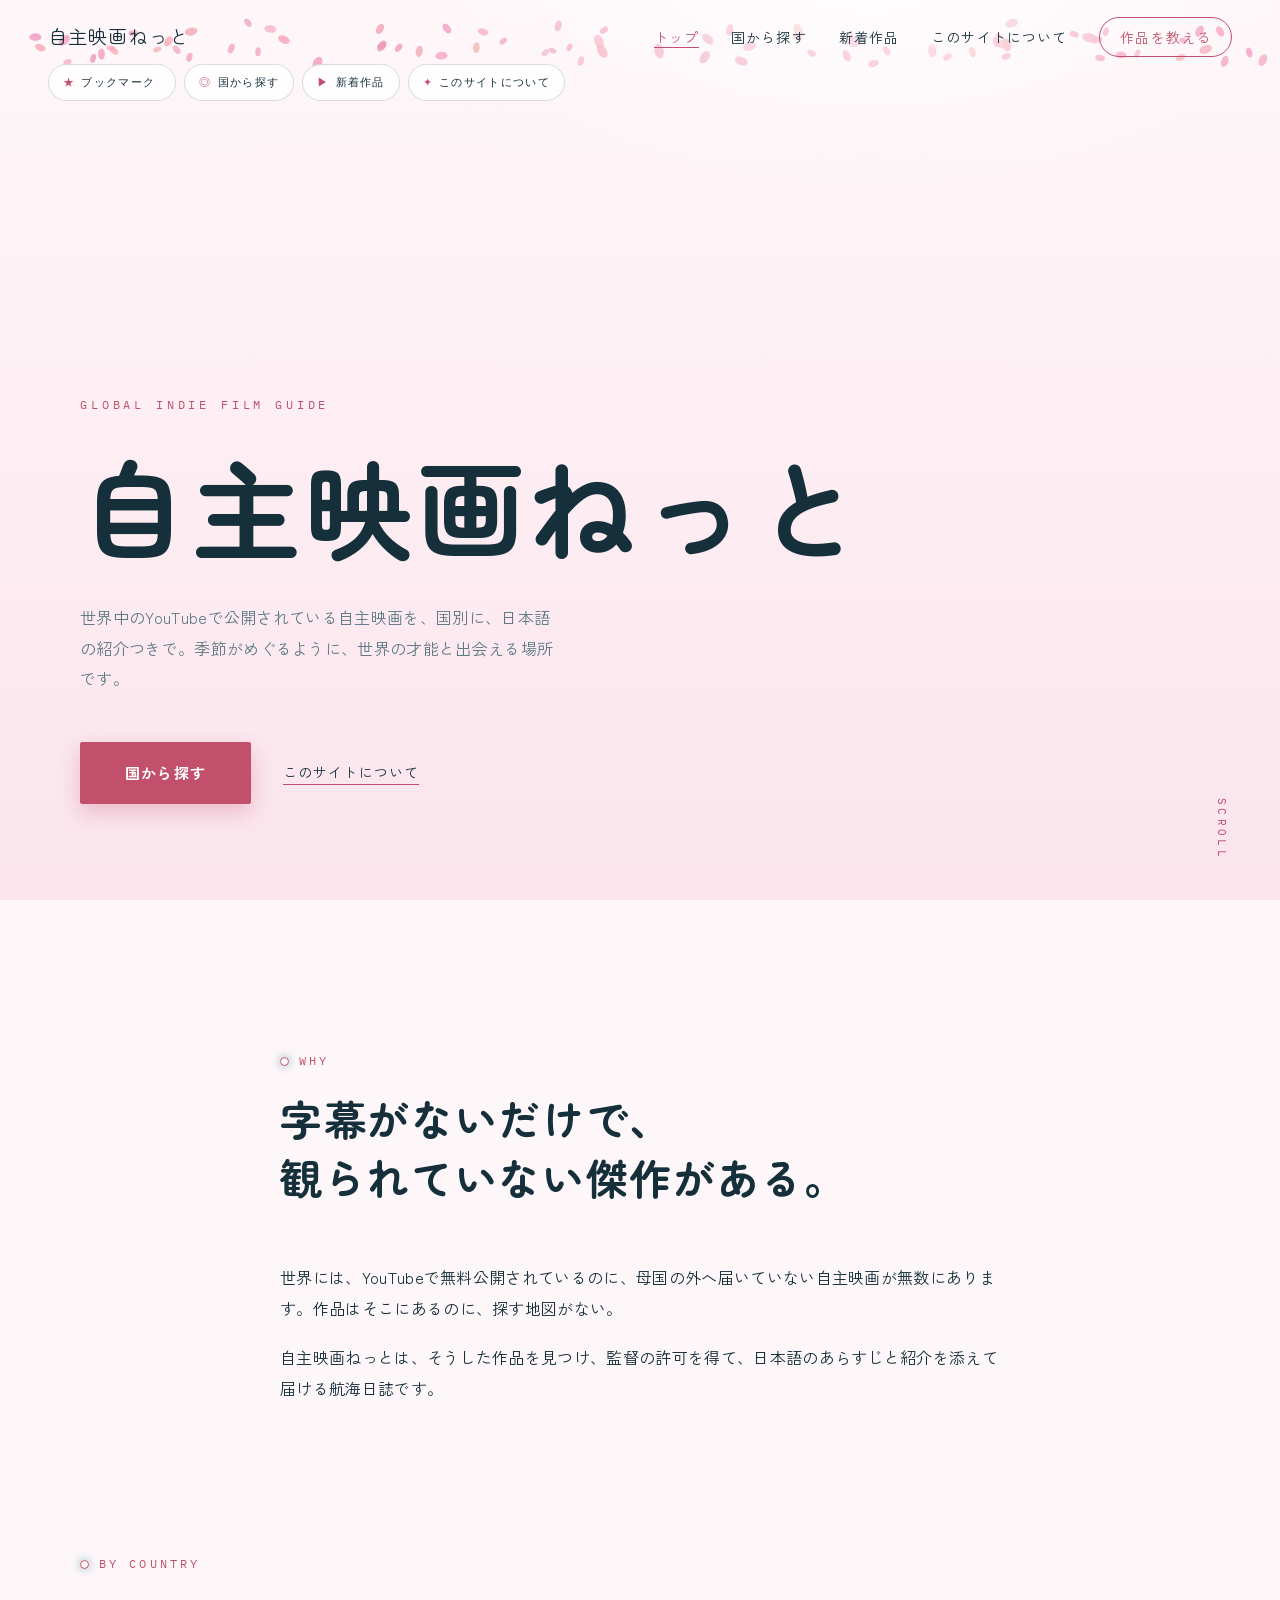
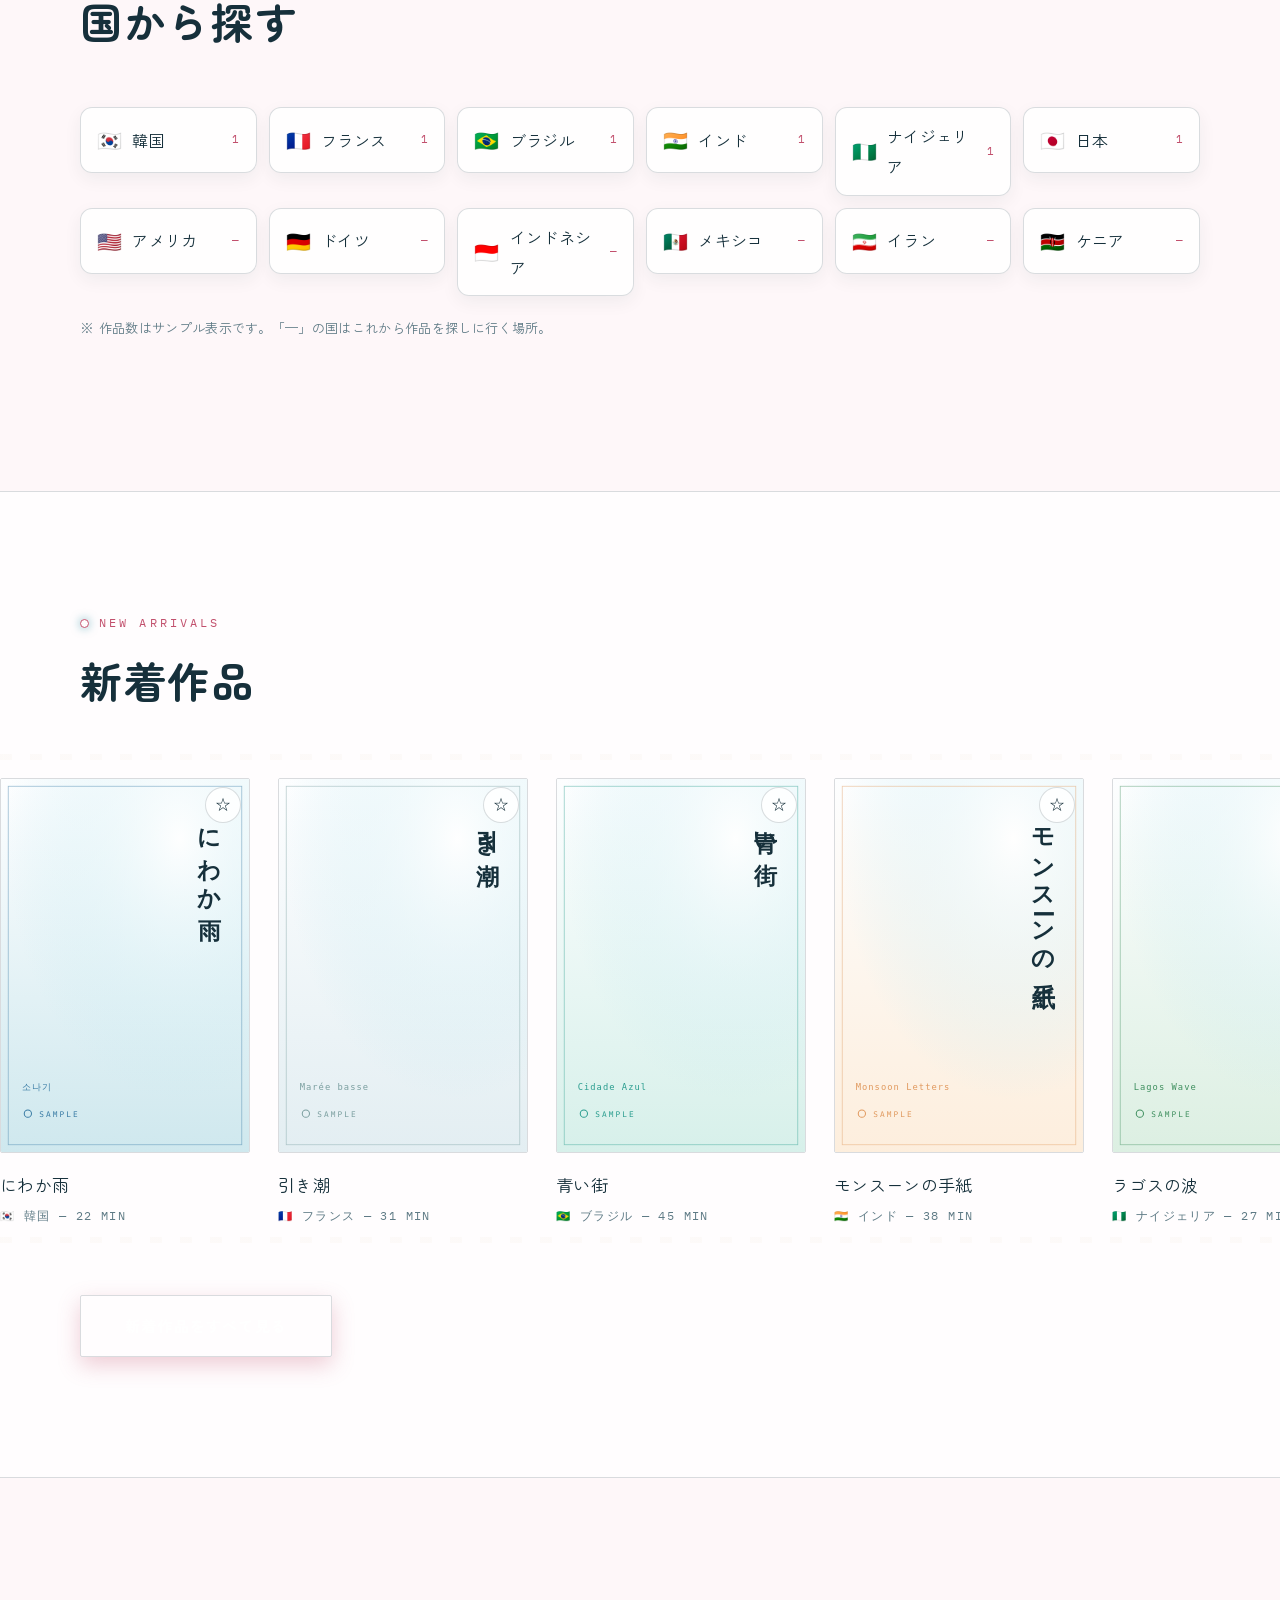
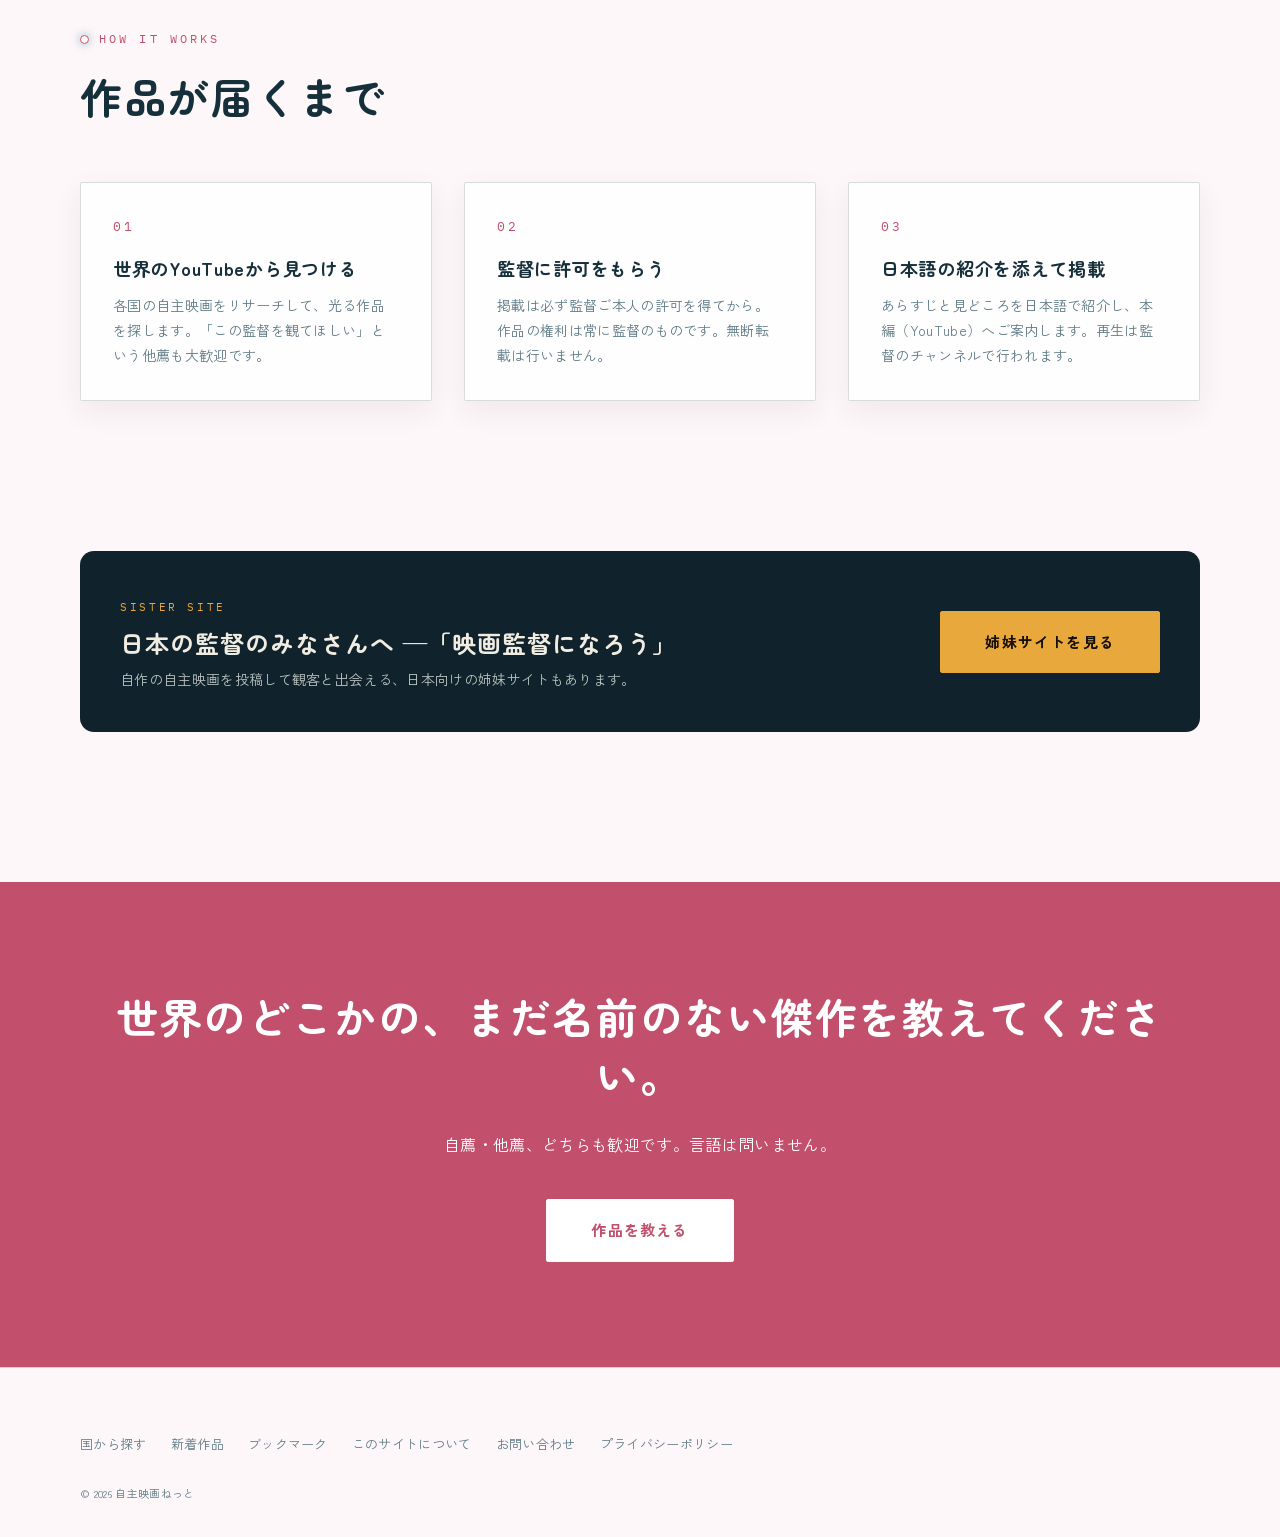
==== commit c0890fe0: "Add files via upload" ====
--- a/index.html
+++ b/index.html
@@ -49,23 +49,23 @@
 
   <main>
     <!-- ヒーロー: 海面のきらめき(シグネチャー) -->
-    <section class="hero">
+    <section class="hero" data-season="spring">
       <div class="hero__beam" aria-hidden="true"></div>
       <canvas class="hero__dust" aria-hidden="true"></canvas>
       <div class="container hero__inner">
         <p class="hero__en js-reveal">Global Indie Film Guide</p>
         <h1 class="hero__title js-reveal" data-delay="1" data-chars>自主映画ねっと</h1>
-        <p class="hero__lead js-reveal" data-delay="2">世界中のYouTubeで公開されている自主映画を、国別に、日本語の紹介つきで。言葉の壁のむこうの才能に出会える海図です。</p>
+        <p class="hero__lead js-reveal" data-delay="2">世界中のYouTubeで公開されている自主映画を、国別に、日本語の紹介つきで。季節がめぐるように、世界の才能と出会える場所です。</p>
         <div class="hero__actions js-reveal" data-delay="3">
           <a class="button" href="countries.html">国から探す</a>
           <a class="hero__sub-link" href="about.html">このサイトについて</a>
         </div>
       </div>
-      <p class="hero__scroll" aria-hidden="true">DIVE IN</p>
+      <p class="hero__scroll" aria-hidden="true">SCROLL</p>
     </section>
 
     <!-- 課題共感 -->
-    <section class="section">
+    <section class="section" data-season="summer">
       <div class="container--narrow">
         <div class="section-head js-reveal">
           <span class="section-head__en">Why</span>
@@ -97,12 +97,12 @@
           <li><a class="country-chip" href="countries.html"><span class="flag" aria-hidden="true">🇮🇷</span>イラン<span class="cnt">—</span></a></li>
           <li><a class="country-chip" href="countries.html"><span class="flag" aria-hidden="true">🇰🇪</span>ケニア<span class="cnt">—</span></a></li>
         </ul>
-        <p class="js-reveal" style="margin-top: 20px; font-size: 13px; color: var(--color-muted);">※ 作品数はサンプル表示です。「—」の国はこれから開拓する海域。</p>
+        <p class="js-reveal" style="margin-top: 20px; font-size: 13px; color: var(--color-muted);">※ 作品数はサンプル表示です。「—」の国はこれから作品を探しに行く場所。</p>
       </div>
     </section>
 
     <!-- 新着作品 -->
-    <section class="filmstrip-band">
+    <section class="filmstrip-band" data-season="autumn">
       <div class="container">
         <div class="section-head js-reveal" style="margin-bottom: 24px;">
           <span class="section-head__en">New Arrivals</span>
@@ -171,7 +171,7 @@
     </section>
 
     <!-- 姉妹サイト -->
-    <section class="section" style="padding-top: 0;">
+    <section class="section" data-season="winter" style="padding-top: 0;">
       <div class="container">
         <div class="sister js-reveal">
           <div>
@@ -187,7 +187,7 @@
     <!-- CTAバンド -->
     <section class="cta-band">
       <div class="container">
-        <h2 class="section-head__title js-reveal">この海の、まだ名前のない傑作を教えてください。</h2>
+        <h2 class="section-head__title js-reveal">世界のどこかの、まだ名前のない傑作を教えてください。</h2>
         <p class="js-reveal" data-delay="1">自薦・他薦、どちらも歓迎です。言語は問いません。</p>
         <a class="button js-reveal" data-delay="2" href="contact.html">作品を教える</a>
       </div>
--- a/style.css
+++ b/style.css
@@ -747,3 +747,239 @@
 .sister p { color: #b9c4c0; font-size: 14px; margin-top: 6px; }
 .sister .button { background: #e9a83b; border-color: #e9a83b; color: #171006; box-shadow: none; }
 .sister .button:hover { background: transparent; color: #e9a83b; }
+
+/* ---------- 10. 海感強化+ヘッダー重なり修正(v1.1) ---------- */
+/* ヘッダー実高さぶんの余白を自動確保(JSが --header-h を設定) */
+.hero { padding-top: calc(var(--header-h, 120px) + 24px); }
+.page-header { padding-top: calc(var(--header-h, 120px) + clamp(32px, 7vw, 80px)); }
+
+/* 太陽: 右上に陽だまり */
+.hero {
+  background:
+    radial-gradient(34% 26% at 82% 6%, rgba(246, 196, 83, 0.4), rgba(246, 196, 83, 0.12) 55%, transparent 75%),
+    radial-gradient(46% 34% at 22% 18%, rgba(191, 232, 240, 0.55), transparent 70%),
+    radial-gradient(52% 40% at 60% 10%, rgba(255, 255, 255, 0.9), transparent 70%);
+}
+
+/* 波光: 揺らぐ光の輪(コースティクス)を二層に */
+.hero__beam {
+  background:
+    radial-gradient(58% 44% at 28% 32%, rgba(178, 226, 236, 0.6), transparent 68%),
+    radial-gradient(48% 38% at 72% 58%, rgba(159, 216, 228, 0.5), transparent 70%);
+  animation: caustics 12s ease-in-out infinite alternate;
+}
+.hero__beam::before {
+  display: block;
+  content: "";
+  position: absolute; inset: -20%;
+  background:
+    repeating-radial-gradient(circle at 34% 40%, rgba(255, 255, 255, 0) 0 46px, rgba(255, 255, 255, 0.16) 46px 58px, rgba(255, 255, 255, 0) 58px 112px),
+    repeating-radial-gradient(circle at 70% 62%, rgba(191, 232, 240, 0) 0 60px, rgba(191, 232, 240, 0.2) 60px 74px, rgba(191, 232, 240, 0) 74px 142px);
+  filter: blur(6px);
+  animation: ripple 18s ease-in-out infinite alternate;
+}
+@keyframes ripple {
+  from { transform: translate(0, 0) rotate(0deg) scale(1); opacity: 0.7; }
+  to { transform: translate(-2.5%, 1.8%) rotate(2deg) scale(1.05); opacity: 1; }
+}
+
+/* うちよせる波: 二層の波が違う速さで流れ、ゆっくり上下する */
+.hero::before {
+  content: "";
+  position: absolute; left: 0; right: 0; bottom: -2px; height: 64px; z-index: 1;
+  background: url("data:image/svg+xml,%3Csvg xmlns='http://www.w3.org/2000/svg' viewBox='0 0 1200 64' preserveAspectRatio='none'%3E%3Cpath d='M0 34 Q 150 10 300 30 T 600 30 T 900 34 T 1200 26 L 1200 64 L 0 64 Z' fill='%23cfe6ee' fill-opacity='0.75'/%3E%3C/svg%3E") repeat-x bottom / 1200px 64px;
+  animation: waveBack 16s linear infinite, waveBob 7s ease-in-out infinite alternate;
+  pointer-events: none;
+}
+.hero::after {
+  height: 52px; z-index: 2;
+  background: url("data:image/svg+xml,%3Csvg xmlns='http://www.w3.org/2000/svg' viewBox='0 0 1200 52' preserveAspectRatio='none'%3E%3Cpath d='M0 26 Q 150 4 300 24 T 600 24 T 900 26 T 1200 20 L 1200 52 L 0 52 Z' fill='%23f4f9fb'/%3E%3C/svg%3E") repeat-x bottom / 1200px 52px;
+  animation: waveFront 9s linear infinite, waveBob 5.5s ease-in-out infinite alternate-reverse;
+}
+@keyframes waveBack { from { background-position-x: 0; } to { background-position-x: 1200px; } }
+@keyframes waveFront { from { background-position-x: 1200px; } to { background-position-x: 0; } }
+@keyframes waveBob {
+  from { transform: translateY(0); }
+  to { transform: translateY(-7px); }
+}
+
+html.is-motion-off .hero::before,
+html.is-motion-off .hero::after,
+html.is-motion-off .hero__beam,
+html.is-motion-off .hero__beam::before { animation: none !important; }
+
+/* ---------- 11. 「海の絵」への作り直し(v1.2): オレンジ廃止・水平線導入 ---------- */
+/* 空(上) → 水平線(55%) → 海(下) */
+.hero {
+  background: linear-gradient(180deg,
+    #fdffff 0%,
+    #eef7fa 34%,
+    #e2f1f5 52%,
+    #d5ecf1 54.8%,
+    #c4e5ec 55%,
+    #bde1e9 68%,
+    #aed8e2 100%);
+}
+/* 海面レイヤー: 水平線から下だけ。さざなみの横縞+波光 */
+.hero__beam {
+  inset: auto 0 0 0; top: 54.6%;
+  background:
+    repeating-linear-gradient(180deg,
+      rgba(255, 255, 255, 0) 0 9px,
+      rgba(255, 255, 255, 0.22) 9px 10px,
+      rgba(255, 255, 255, 0) 10px 26px),
+    radial-gradient(70% 60% at 50% 0%, rgba(255, 255, 255, 0.4), transparent 70%);
+  border-top: 1px solid rgba(255, 255, 255, 0.85);
+  box-shadow: 0 -1px 14px rgba(255, 255, 255, 0.55);
+  animation: seaBreath 9s ease-in-out infinite alternate;
+}
+@keyframes seaBreath {
+  from { opacity: 0.8; }
+  to { opacity: 1; }
+}
+/* 波光の輪も海面の中だけで揺れる */
+.hero__beam::before {
+  inset: 0;
+  background:
+    repeating-radial-gradient(circle at 40% 30%, rgba(255, 255, 255, 0) 0 42px, rgba(255, 255, 255, 0.18) 42px 52px, rgba(255, 255, 255, 0) 52px 104px),
+    repeating-radial-gradient(circle at 66% 70%, rgba(255, 255, 255, 0) 0 56px, rgba(255, 255, 255, 0.14) 56px 68px, rgba(255, 255, 255, 0) 68px 132px);
+  filter: blur(5px);
+}
+/* きらめきcanvasも海面だけに */
+.hero__dust { inset: auto 0 0 0; top: 54.6%; }
+
+/* 文字の点灯からもオレンジを排除(白銀のきらめきに) */
+@keyframes charGlint {
+  0%, 86%, 100% { color: var(--color-text); text-shadow: none; }
+  91% { color: var(--color-accent); text-shadow: 0 0 16px rgba(255, 255, 255, 0.95); }
+}
+
+html.is-motion-off .hero__beam { animation: none !important; }
+
+/* ---------- 12. 水中の光へ(v1.3): 境界線なしの青+ゴッドレイ ---------- */
+.hero {
+  /* なめらかに深くなる一続きの青(段差なし) */
+  background: linear-gradient(180deg,
+    #8ec4de 0%, #5da3c7 22%, #3c86af 45%, #2a6d9a 66%, #1e5a86 84%, #1a5078 100%);
+}
+/* 水面の光と光の柱(ゴッドレイ) */
+.hero__beam {
+  inset: 0; top: 0;
+  border-top: none; box-shadow: none;
+  background: radial-gradient(52% 40% at 50% -8%,
+    rgba(255, 255, 255, 0.85), rgba(255, 255, 255, 0.16) 46%, transparent 72%);
+  animation: seaBreath 9s ease-in-out infinite alternate;
+}
+.hero__beam::before {
+  inset: -12% -8%;
+  filter: blur(2px);
+  background: repeating-linear-gradient(76deg,
+    transparent 0 110px,
+    rgba(255, 255, 255, 0.12) 110px 142px,
+    transparent 142px 300px);
+  -webkit-mask-image: linear-gradient(180deg, rgba(0,0,0,0.95), rgba(0,0,0,0.35) 45%, transparent 78%);
+  mask-image: linear-gradient(180deg, rgba(0,0,0,0.95), rgba(0,0,0,0.35) 45%, transparent 78%);
+  animation: raysA 13s ease-in-out infinite alternate;
+}
+.hero__beam::after {
+  content: "";
+  position: absolute; inset: -12% -8%;
+  filter: blur(4px);
+  background: repeating-linear-gradient(86deg,
+    transparent 0 150px,
+    rgba(255, 255, 255, 0.09) 150px 200px,
+    transparent 200px 380px);
+  -webkit-mask-image: linear-gradient(180deg, rgba(0,0,0,0.9), rgba(0,0,0,0.3) 50%, transparent 82%);
+  mask-image: linear-gradient(180deg, rgba(0,0,0,0.9), rgba(0,0,0,0.3) 50%, transparent 82%);
+  animation: raysB 17s ease-in-out infinite alternate-reverse;
+}
+@keyframes raysA {
+  from { transform: translateX(0); opacity: 0.75; }
+  to { transform: translateX(-3%); opacity: 1; }
+}
+@keyframes raysB {
+  from { transform: translateX(0); opacity: 0.6; }
+  to { transform: translateX(2.5%); opacity: 0.95; }
+}
+/* 泡と魚のcanvasはヒーロー全面に */
+.hero__dust { inset: 0; top: 0; }
+
+/* 水中では文字は白 */
+.hero__title, .hero__title .char { color: #ffffff; }
+.hero__lead { color: rgba(255, 255, 255, 0.88); }
+.hero__en, .hero__scroll { color: #cfeaf4; }
+.hero__sub-link { color: #ffffff; text-decoration-color: rgba(255, 255, 255, 0.7); }
+.hero .button {
+  background: #ffffff; border-color: #ffffff; color: var(--color-accent);
+  box-shadow: 0 10px 26px rgba(10, 40, 65, 0.3);
+}
+.hero .button:hover { background: transparent; color: #ffffff; }
+.hero .utility-nav a { background: rgba(255, 255, 255, 0.9); }
+@keyframes charGlint {
+  0%, 86%, 100% { color: #ffffff; text-shadow: none; }
+  91% { color: #ffffff; text-shadow: 0 0 20px rgba(255, 255, 255, 0.95), 0 0 34px rgba(191, 232, 240, 0.8); }
+}
+
+/* 波の縁: 手前はページ色のまま、奥の波は白い泡に */
+.hero::before {
+  background-image: url("data:image/svg+xml,%3Csvg xmlns='http://www.w3.org/2000/svg' viewBox='0 0 1200 64' preserveAspectRatio='none'%3E%3Cpath d='M0 34 Q 150 10 300 30 T 600 30 T 900 34 T 1200 26 L 1200 64 L 0 64 Z' fill='%23ffffff' fill-opacity='0.35'/%3E%3C/svg%3E");
+}
+
+html.is-motion-off .hero__beam,
+html.is-motion-off .hero__beam::before,
+html.is-motion-off .hero__beam::after { animation: none !important; }
+
+/* ---------- 13. 日本の四季(v2.0): スクロールで春→夏→秋→冬 ---------- */
+/* 背景はJSが注入する固定レイヤー2枚のクロスフェードで表現 */
+body { background: #fef7f9; }
+.season-bg, .season-bg__a, .season-bg__b {
+  position: fixed; inset: 0; pointer-events: none;
+}
+.season-bg { z-index: -2; }
+.season-bg__b { opacity: 0; }
+.season-canvas {
+  position: fixed; inset: 0; z-index: -1; pointer-events: none;
+}
+
+/* 海仕様を解除して、淡い陽の光だけ残す */
+.hero { background: transparent; padding-bottom: calc(var(--space) * 12); }
+.hero::before, .hero::after { content: none; }
+.hero__beam, .hero__beam::before, .hero__beam::after {
+  animation: none; background: none; filter: none;
+  -webkit-mask-image: none; mask-image: none;
+}
+.hero__beam {
+  background: radial-gradient(56% 42% at 68% -6%,
+    rgba(255, 255, 255, 0.9), rgba(255, 255, 255, 0.2) 48%, transparent 72%);
+}
+.hero__dust { display: none; }
+
+/* 文字色を明るい背景用に戻す */
+.hero__title, .hero__title .char { color: var(--color-text); }
+.hero__lead { color: var(--color-muted); }
+.hero__en, .hero__scroll { color: var(--color-accent); }
+.hero__sub-link { color: var(--color-text); text-decoration-color: var(--color-accent); }
+.hero .button {
+  background: var(--color-accent); border-color: var(--color-accent); color: #ffffff;
+  box-shadow: 0 8px 22px rgb(var(--accent-rgb, 194 80 109) / 0.3);
+}
+.hero .button:hover { background: transparent; color: var(--color-accent); }
+@keyframes charGlint {
+  0%, 86%, 100% { color: var(--color-text); text-shadow: none; }
+  91% { color: var(--color-accent); text-shadow: 0 0 16px rgb(var(--accent-rgb, 194 80 109) / 0.55); }
+}
+
+/* 差し色は季節に合わせてJSがなめらかに変える */
+.button { box-shadow: 0 8px 22px rgb(var(--accent-rgb, 194 80 109) / 0.28); }
+.button:hover { box-shadow: 0 8px 26px rgb(var(--accent-rgb, 194 80 109) / 0.2); }
+.bm-btn.is-on { box-shadow: 0 0 14px rgb(var(--accent-rgb, 194 80 109) / 0.4); }
+.utility-nav a { background: rgba(255, 255, 255, 0.82); }
+.site-header.is-scrolled { background: rgba(255, 255, 255, 0.9); }
+
+/* 面の白は少し透かして季節の色をまとわせる */
+.filmstrip-band { background: rgba(255, 255, 255, 0.72); backdrop-filter: blur(2px); }
+.steps li, .faq details, .country-chip, .rank-list li {
+  background: rgba(255, 255, 255, 0.85);
+}
+
+html.is-motion-off .season-canvas { display: none; }
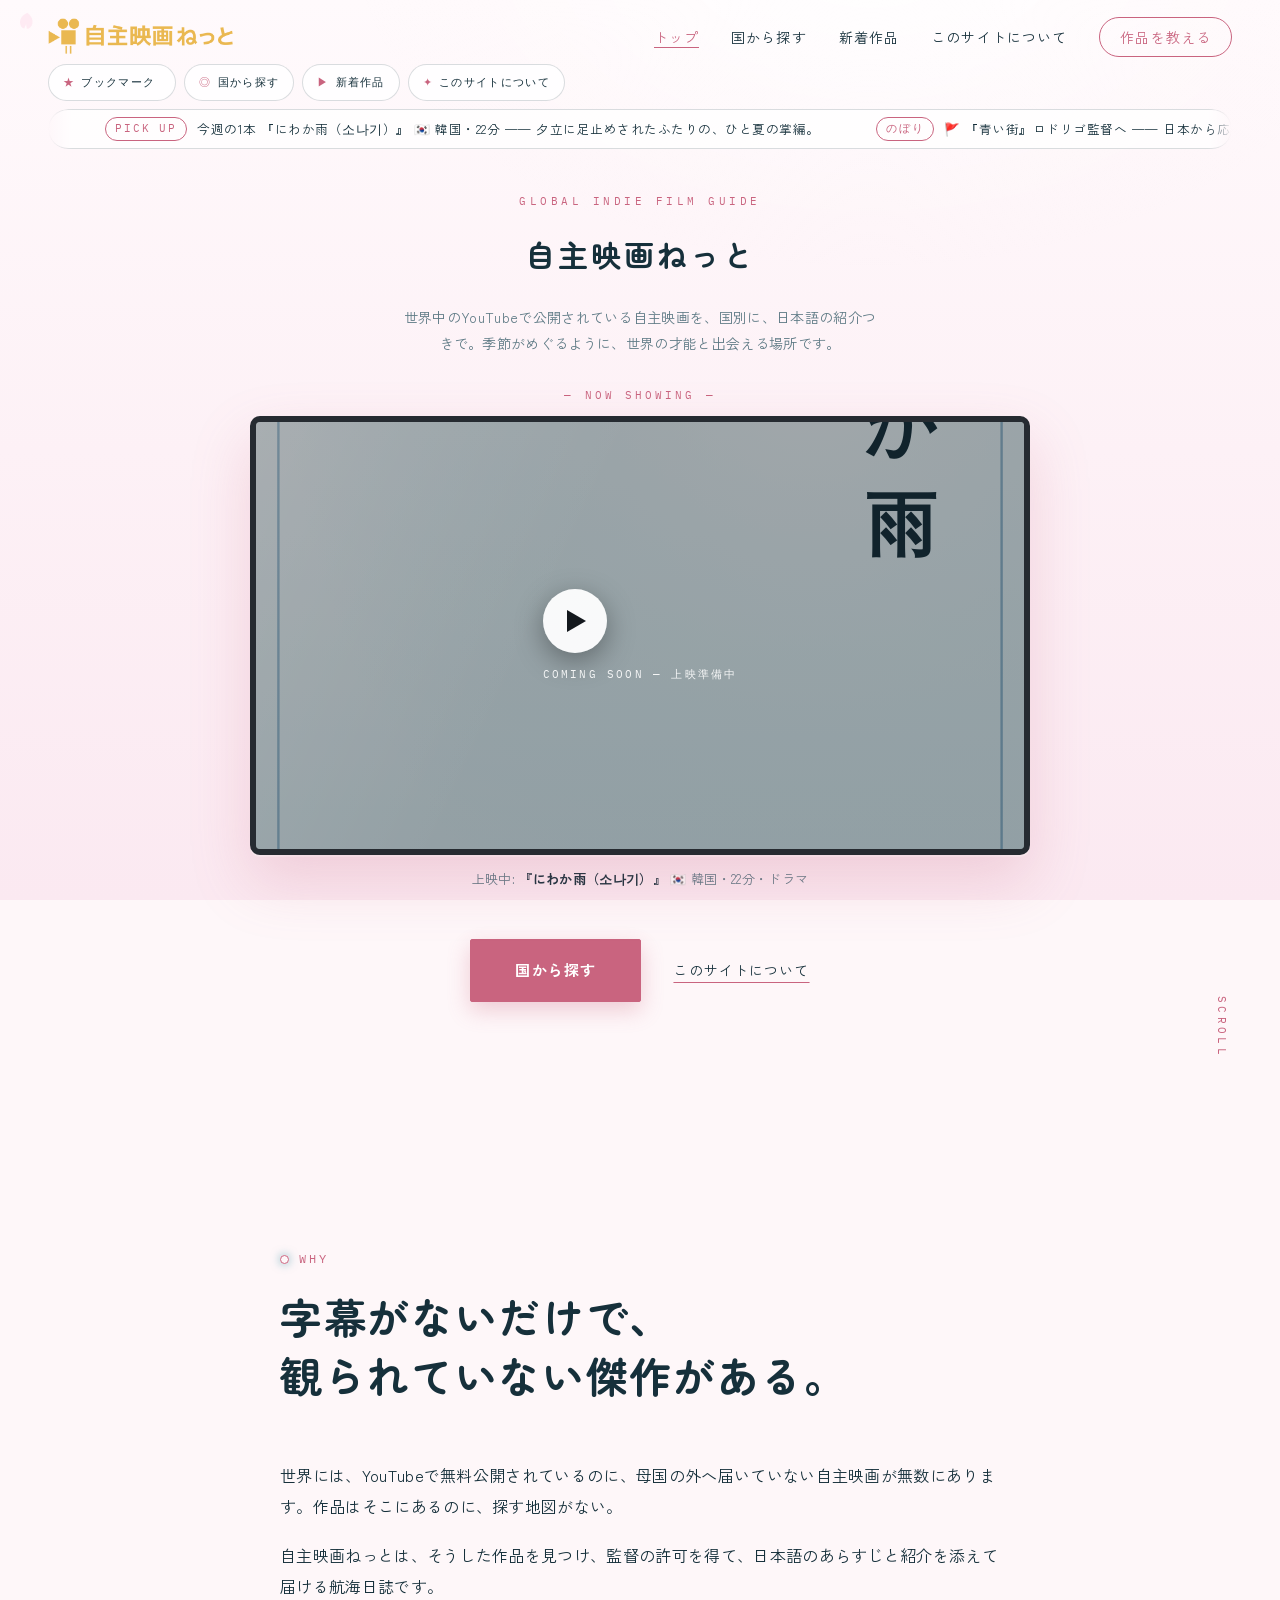
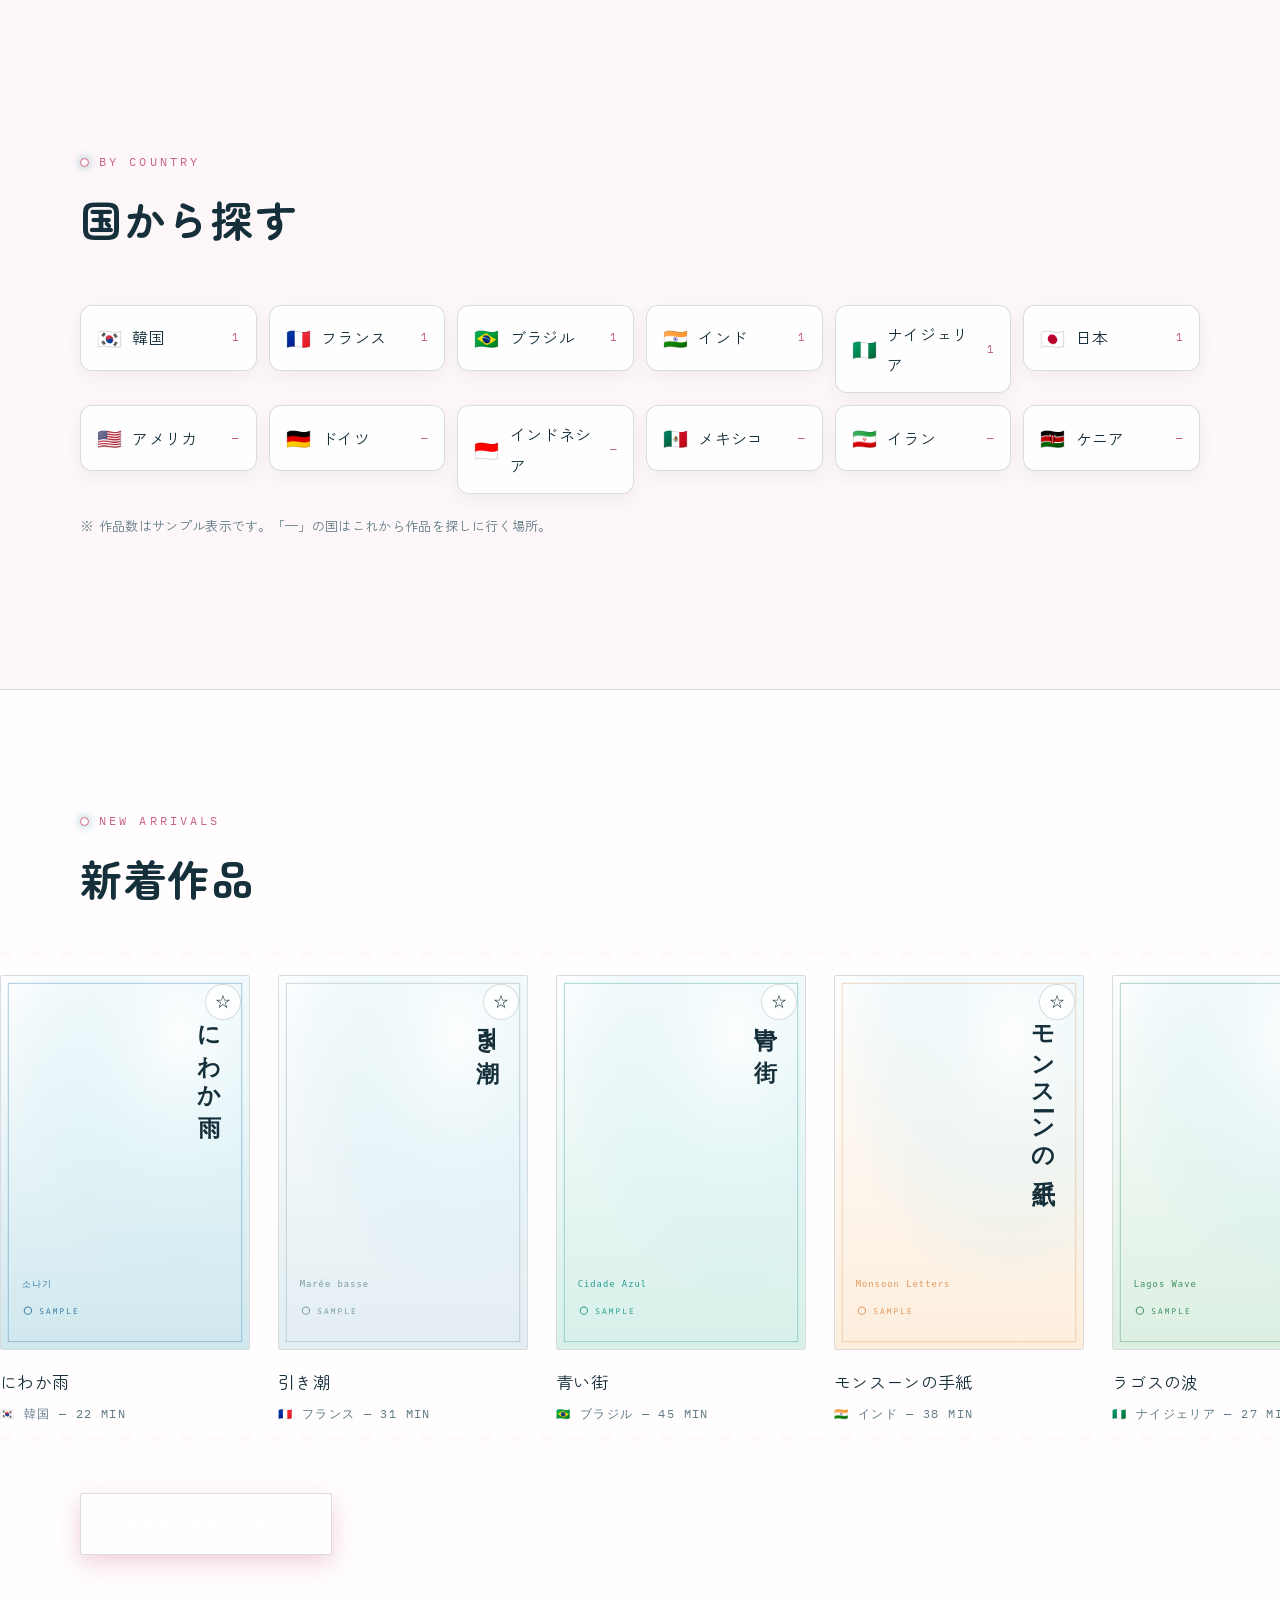
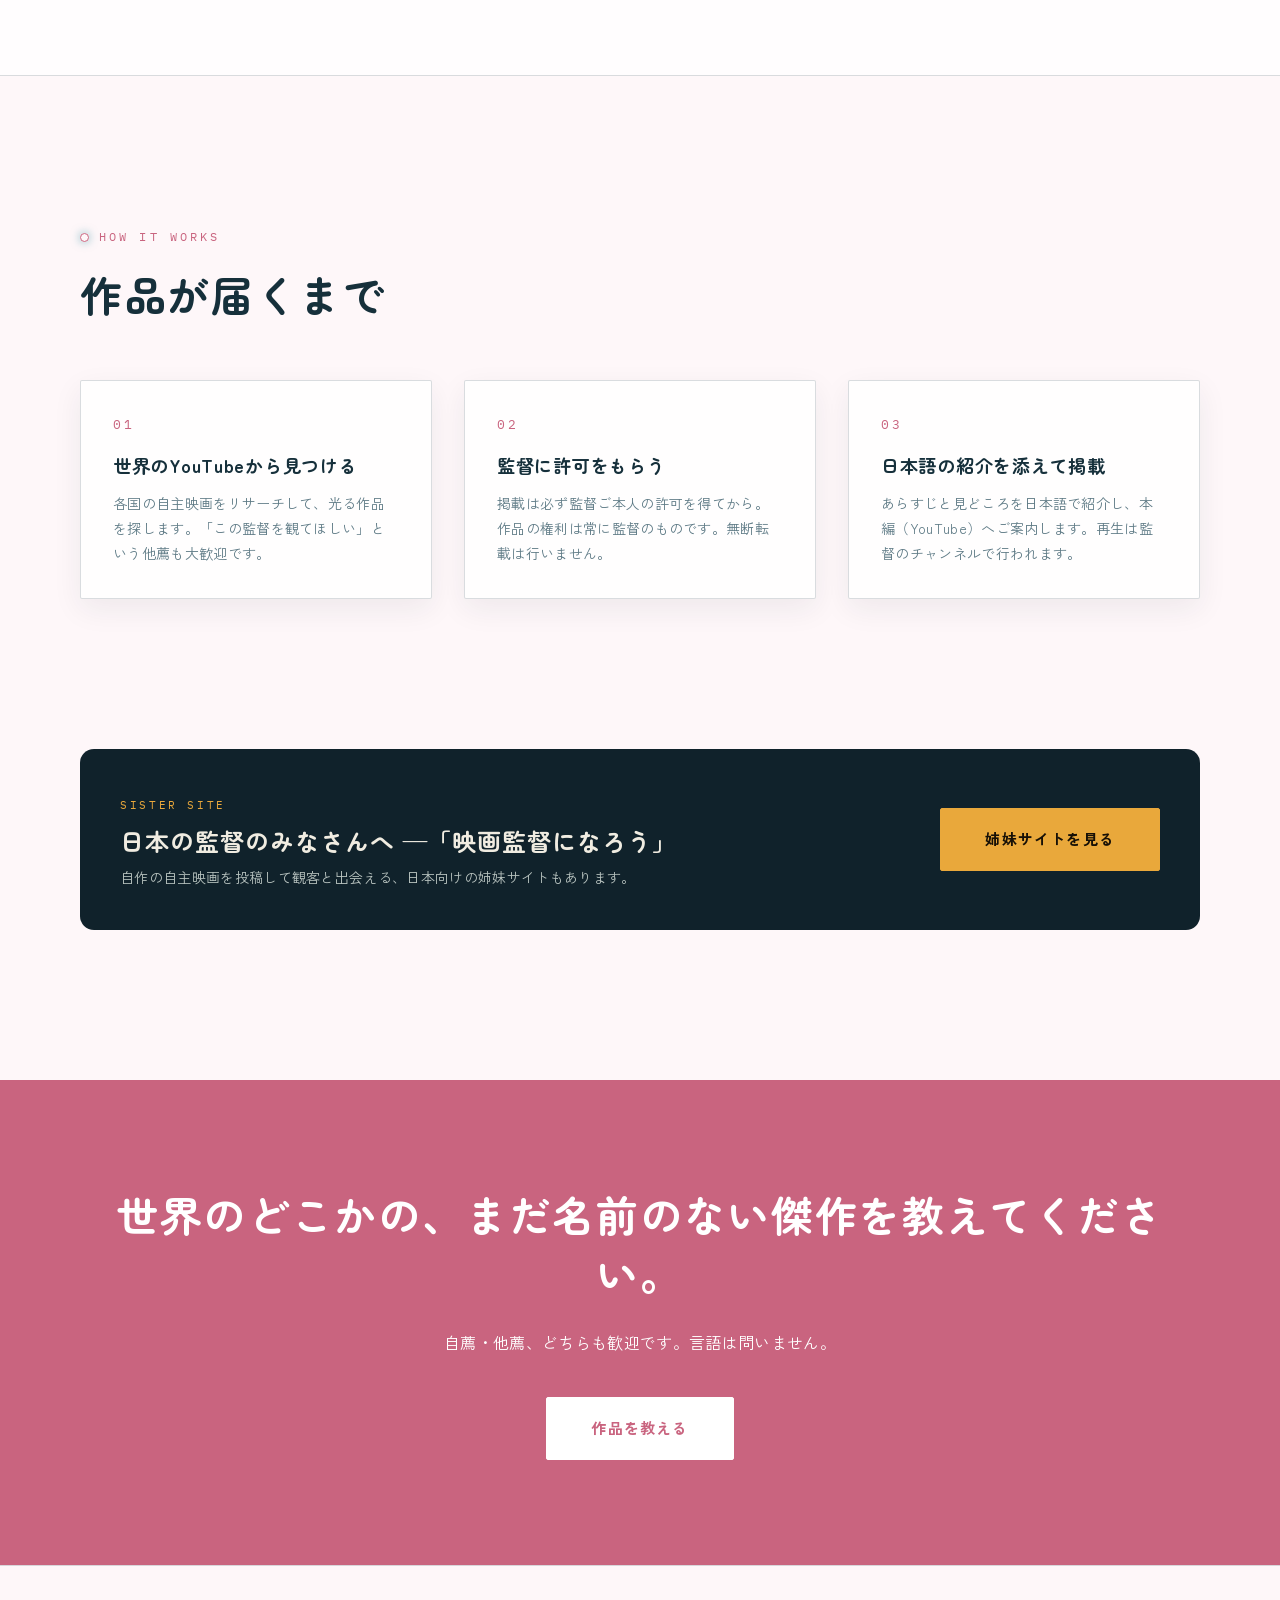
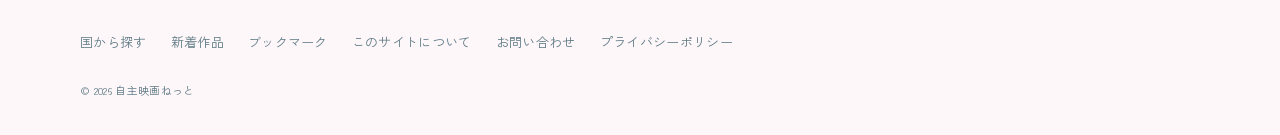
==== commit 5dcc51cf: "Add files via upload" ====
--- a/index.html
+++ b/index.html
@@ -56,6 +56,11 @@
         <p class="hero__en js-reveal">Global Indie Film Guide</p>
         <h1 class="hero__title js-reveal" data-delay="1" data-chars>自主映画ねっと</h1>
         <p class="hero__lead js-reveal" data-delay="2">世界中のYouTubeで公開されている自主映画を、国別に、日本語の紹介つきで。季節がめぐるように、世界の才能と出会える場所です。</p>
+        <div class="theater js-reveal" data-delay="2" id="pickup-theater">
+          <p class="theater__label">— NOW SHOWING —</p>
+          <div class="theater__screen"></div>
+          <p class="theater__caption"></p>
+        </div>
         <div class="hero__actions js-reveal" data-delay="3">
           <a class="button" href="countries.html">国から探す</a>
           <a class="hero__sub-link" href="about.html">このサイトについて</a>
--- a/style.css
+++ b/style.css
@@ -983,3 +983,122 @@
 }
 
 html.is-motion-off .season-canvas { display: none; }
+
+/* ---------- 14. ロゴ画像+ピックアップ・ティッカー(v2.2) ---------- */
+.site-header__logo img {
+  height: 30px; width: auto; display: block;
+}
+@media (min-width: 768px) { .site-header__logo img { height: 36px; } }
+
+.ticker {
+  order: 5; width: 100%; margin-top: 8px;
+  display: block; overflow: hidden;
+  background: rgba(255, 255, 255, 0.78);
+  border: 1px solid var(--color-line);
+  border-radius: 999px;
+  text-decoration: none;
+  -webkit-mask-image: linear-gradient(90deg, transparent 0, #000 24px, #000 calc(100% - 24px), transparent 100%);
+  mask-image: linear-gradient(90deg, transparent 0, #000 24px, #000 calc(100% - 24px), transparent 100%);
+}
+.ticker:hover { opacity: 1; }
+.ticker__track {
+  display: inline-flex; gap: 56px;
+  padding: 7px 0 7px 56px;
+  white-space: nowrap; will-change: transform;
+  animation: tickerMove 20s linear infinite;
+  font-size: 12.5px; letter-spacing: 0.04em;
+}
+.ticker__track .pu {
+  font-family: var(--font-mono); font-size: 11px; letter-spacing: 0.2em;
+  color: var(--color-accent); margin-right: 10px;
+}
+@keyframes tickerMove {
+  from { transform: translateX(0); }
+  to { transform: translateX(-50%); }
+}
+.ticker:hover .ticker__track { animation-play-state: paused; }
+html.is-motion-off .ticker__track {
+  animation: none !important;
+  padding-left: 12px;
+}
+
+/* ---------- 15. シアタースクリーン+のぼりティッカー(v2.3) ---------- */
+/* ヒーロー: スクリーンが主役、文字は控えめに */
+.hero { align-items: center; }
+.hero__inner { text-align: center; width: min(860px, 100% - 48px); }
+.hero__en { font-size: 11px; }
+.hero__title {
+  font-size: clamp(20px, 4.2vw, 30px);
+  letter-spacing: 0.1em;
+}
+.hero__lead {
+  font-size: 14px; max-width: 34em;
+  margin-left: auto; margin-right: auto;
+}
+.hero__actions { justify-content: center; }
+
+.theater { margin: clamp(18px, 3vw, 28px) auto 0; max-width: 780px; }
+.theater__label {
+  font-family: var(--font-mono); font-size: 11px; letter-spacing: 0.28em;
+  color: var(--color-accent); margin-bottom: 10px;
+}
+.theater__screen {
+  position: relative; aspect-ratio: 16 / 9;
+  background: #14181d;
+  border: 6px solid #262b31;
+  border-radius: 10px;
+  overflow: hidden;
+  box-shadow:
+    0 26px 60px rgb(var(--accent-rgb, 90 90 120) / 0.22),
+    0 2px 0 rgba(255, 255, 255, 0.5);
+}
+.theater__screen::after {
+  /* スクリーンの照り返し */
+  content: "";
+  position: absolute; inset: 0;
+  background: linear-gradient(115deg, rgba(255,255,255,0.1), transparent 40%);
+  pointer-events: none;
+}
+.theater__screen iframe,
+.theater__screen img {
+  position: absolute; inset: 0;
+  width: 100%; height: 100%; object-fit: cover; border: 0;
+}
+.theater__play {
+  position: absolute; inset: 0;
+  display: grid; place-content: center;
+  background: rgba(10, 14, 18, 0.35);
+  border: 0; cursor: pointer;
+}
+.theater__play .pbtn {
+  width: 64px; height: 64px; border-radius: 50%;
+  background: rgba(255, 255, 255, 0.94);
+  display: grid; place-content: center;
+  box-shadow: 0 8px 28px rgba(0, 0, 0, 0.35);
+  transition: transform 0.25s var(--ease-out);
+}
+.theater__play:hover .pbtn { transform: scale(1.1); }
+.theater__play .pbtn::before {
+  content: "";
+  border-style: solid; border-width: 11px 0 11px 19px;
+  border-color: transparent transparent transparent #14181d;
+  margin-left: 4px;
+}
+.theater__play .msg {
+  margin-top: 14px;
+  font-family: var(--font-mono); font-size: 11px; letter-spacing: 0.2em;
+  color: rgba(255, 255, 255, 0.9);
+}
+.theater__caption {
+  margin-top: 12px; font-size: 13px; color: var(--color-muted);
+}
+.theater__caption strong { color: var(--color-text); font-weight: 700; }
+
+/* ティッカー項目のタグ(PICK UP / SPONSOR / のぼり) */
+.ticker__track .tk-tag {
+  font-family: var(--font-mono); font-size: 10.5px; letter-spacing: 0.18em;
+  color: var(--color-accent);
+  border: 1px solid currentColor; border-radius: 999px;
+  padding: 1px 9px; margin-right: 10px;
+}
+.ticker__track .tk-item { display: inline-flex; align-items: center; }
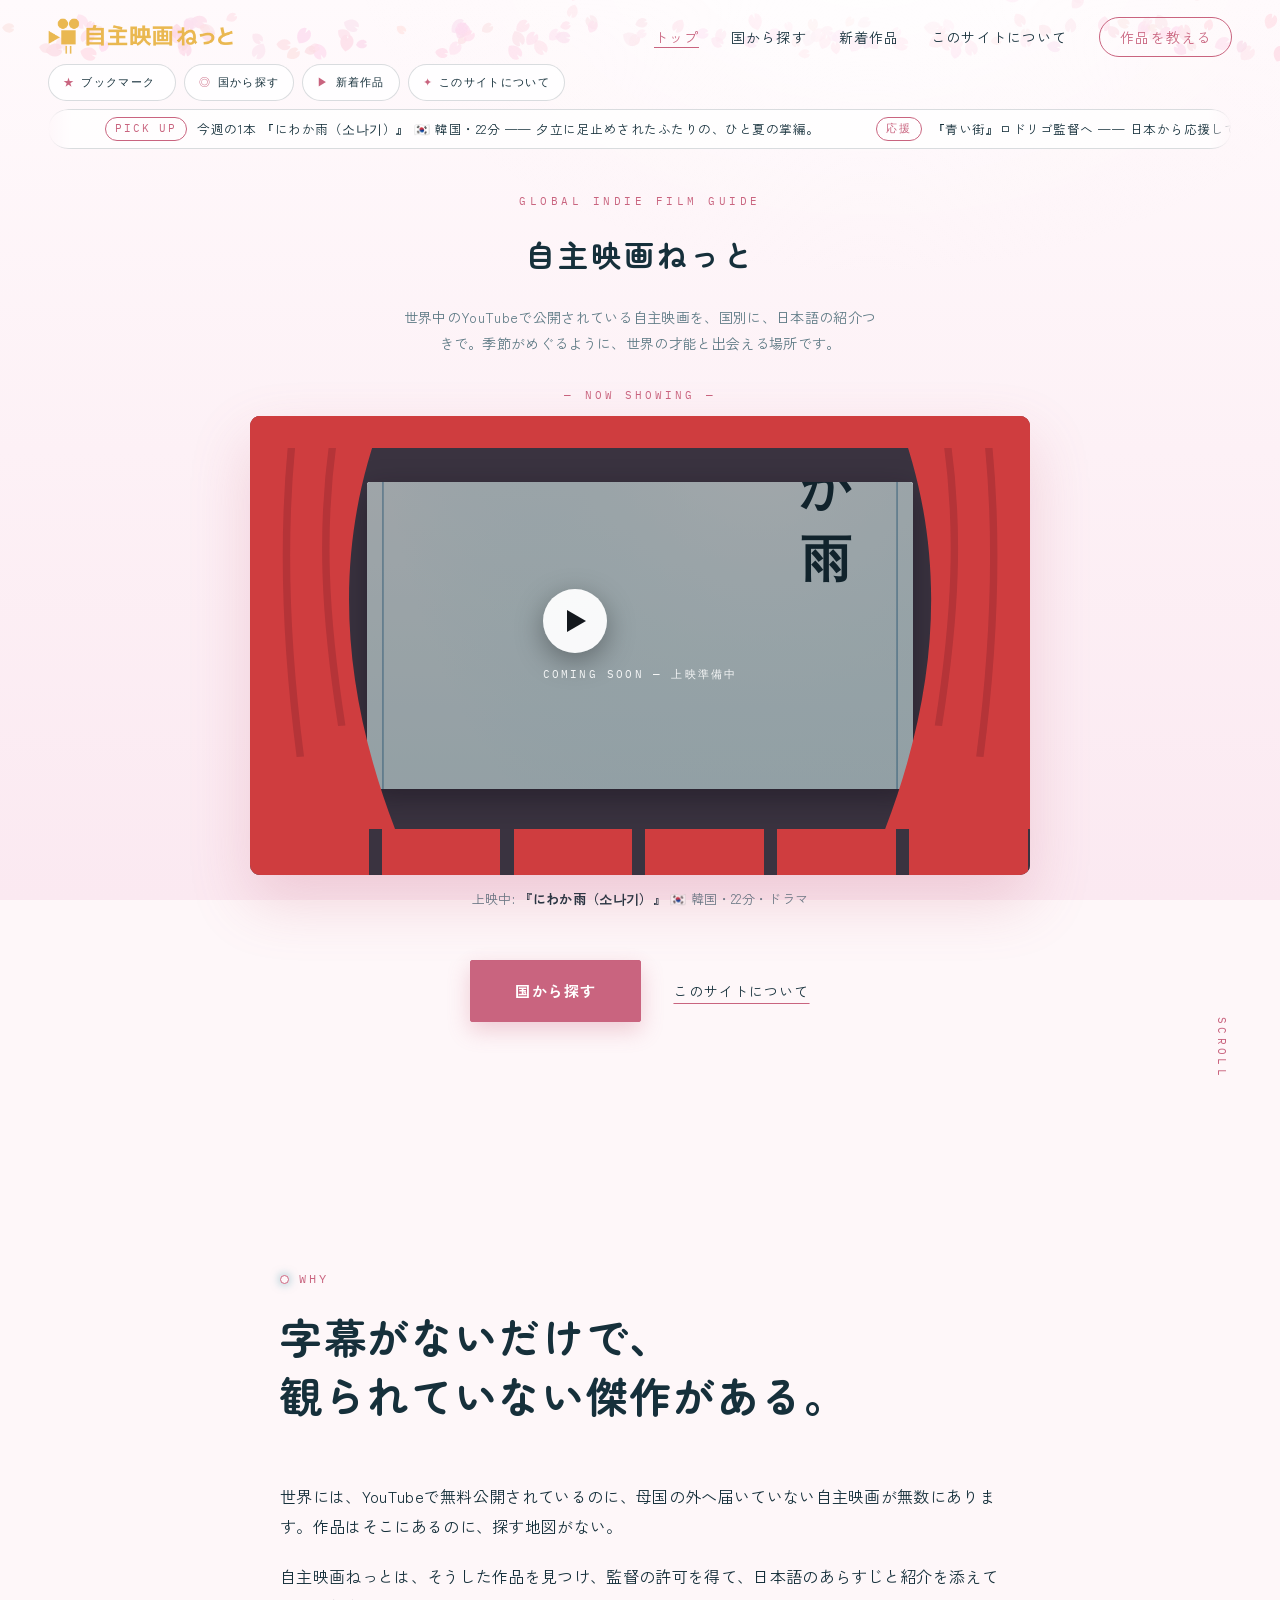
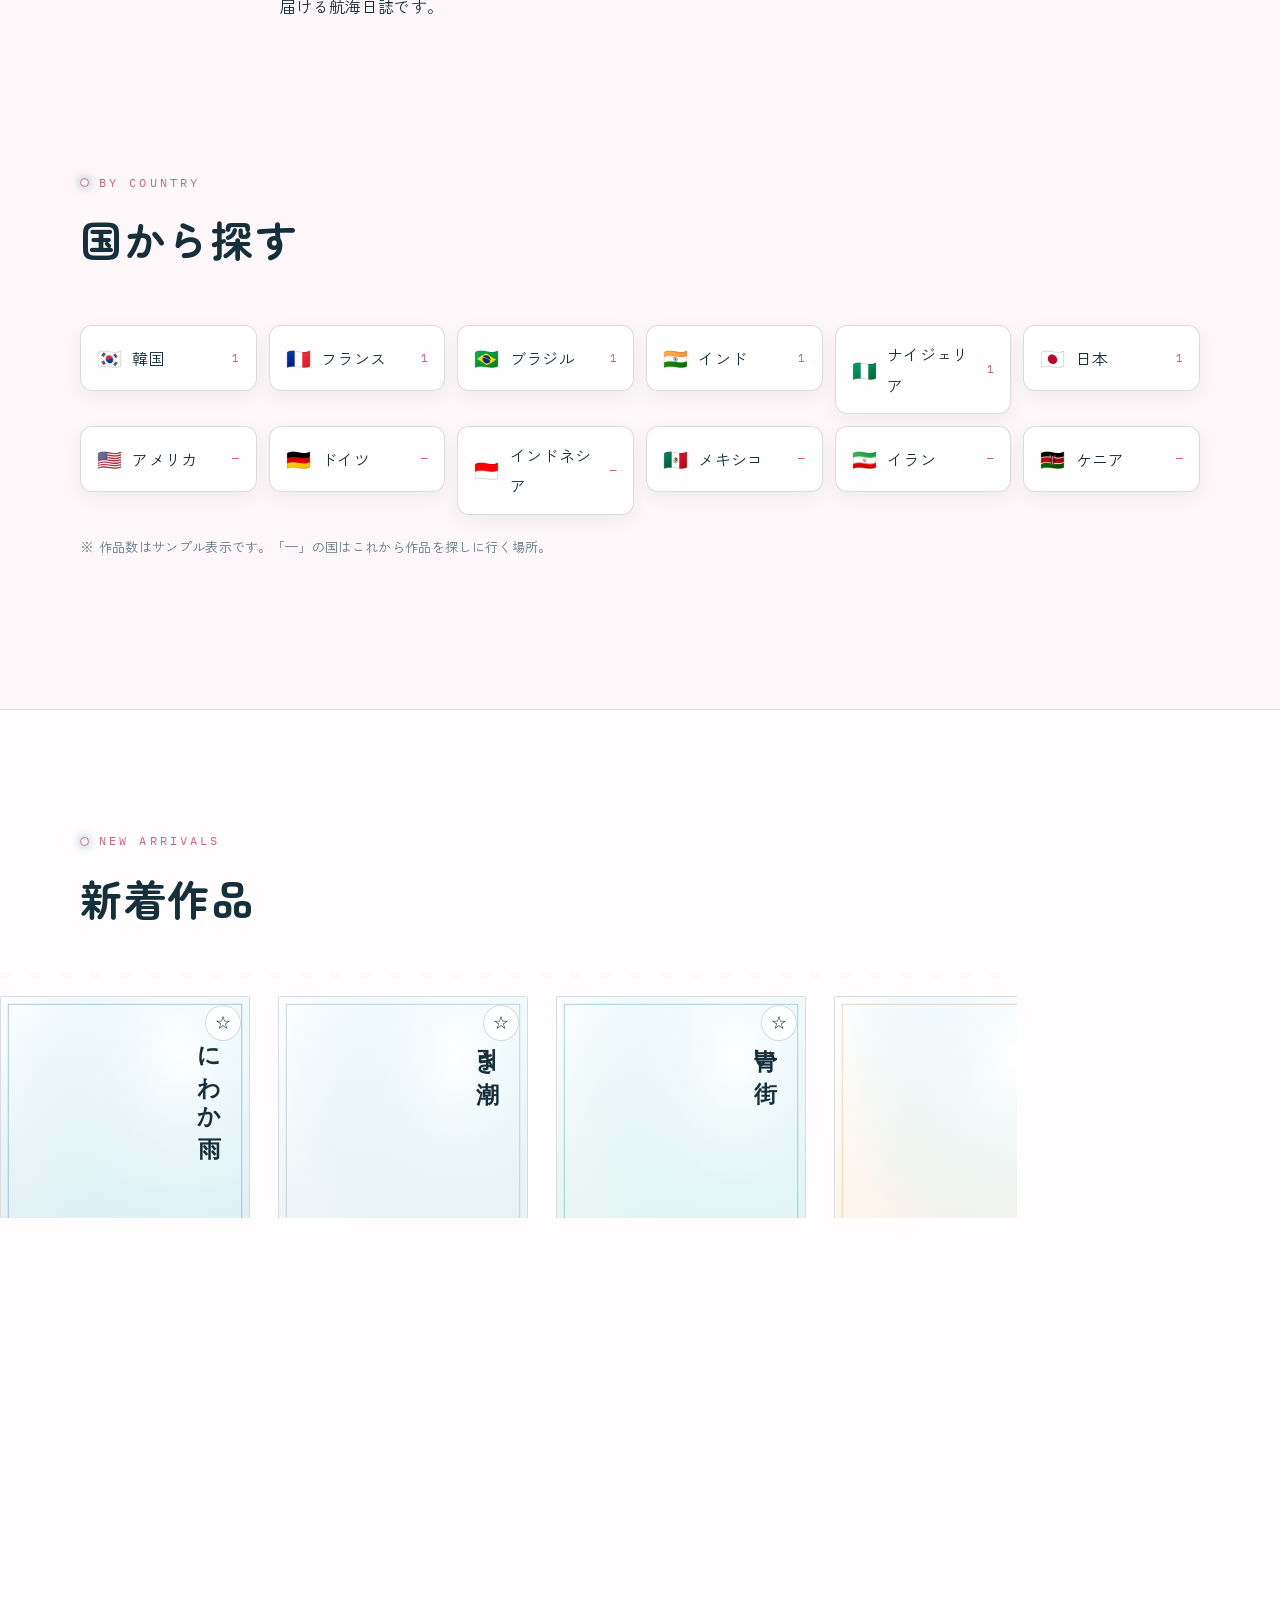
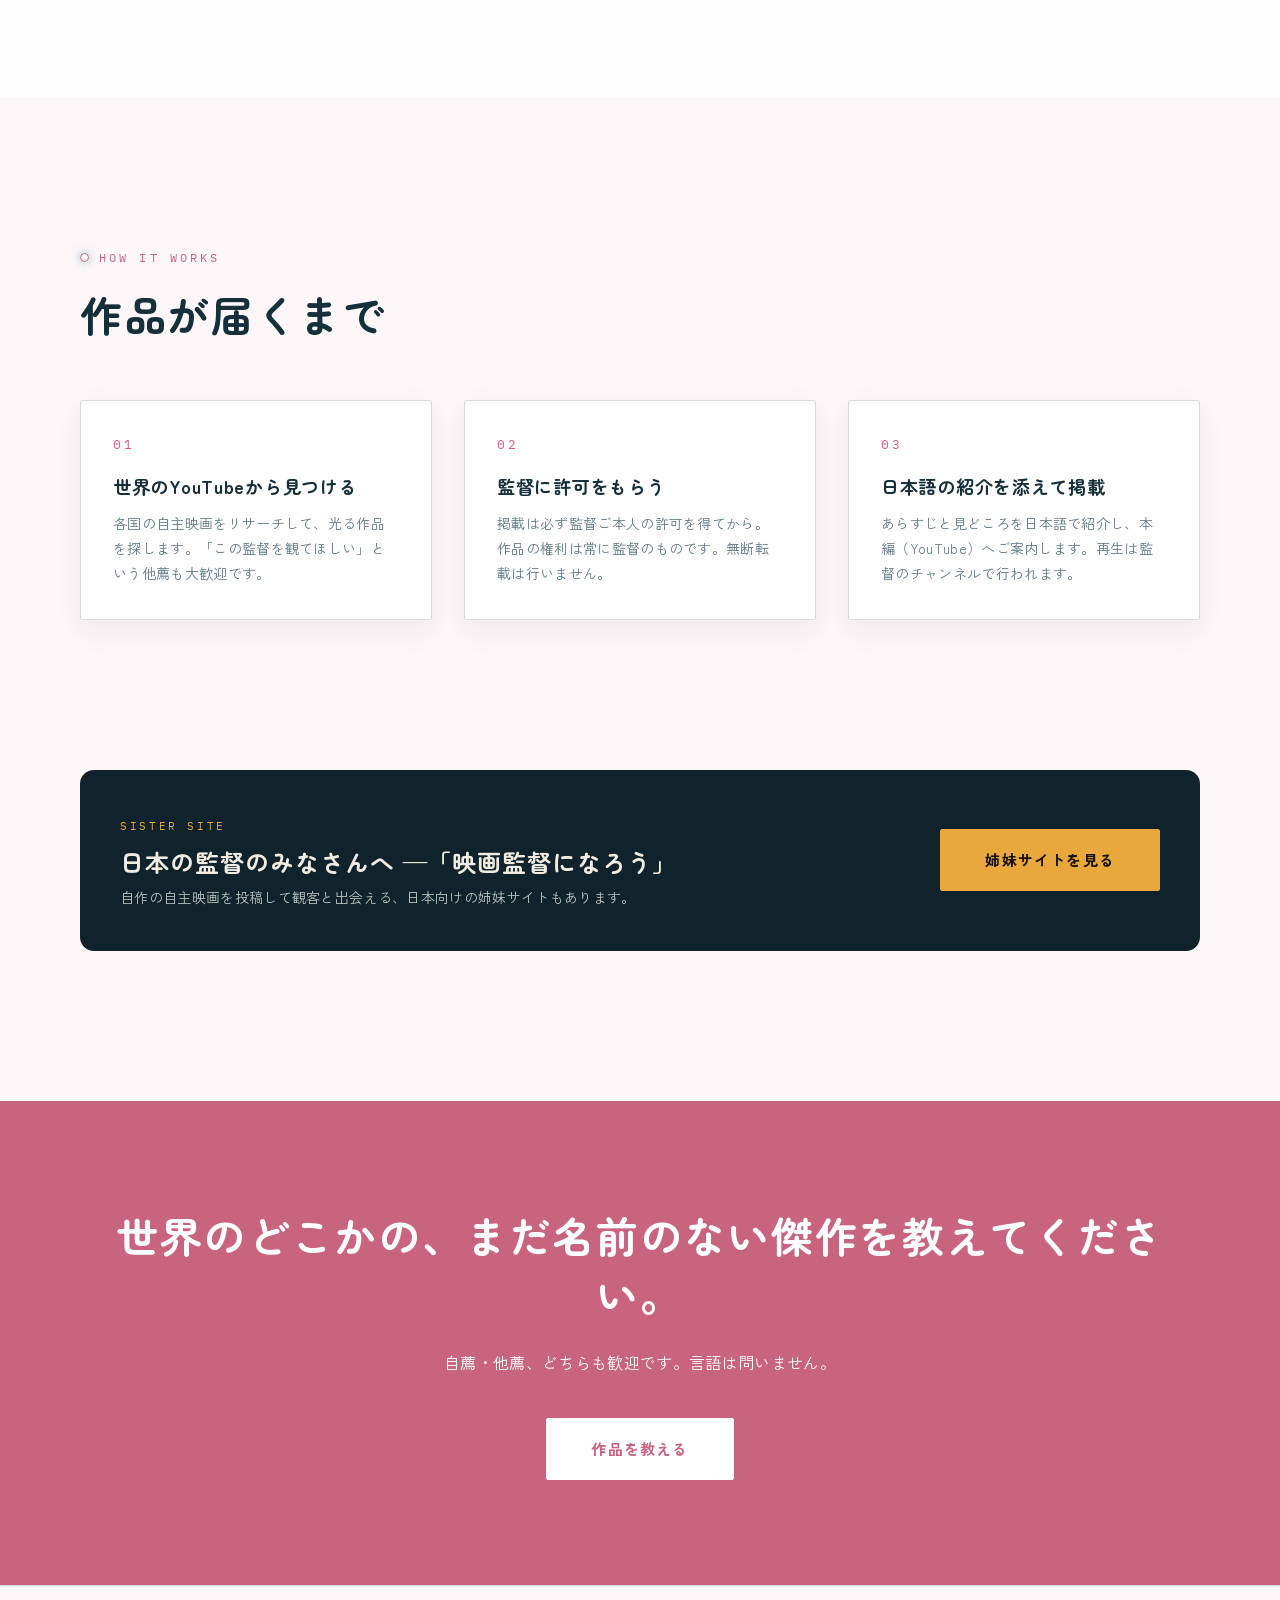
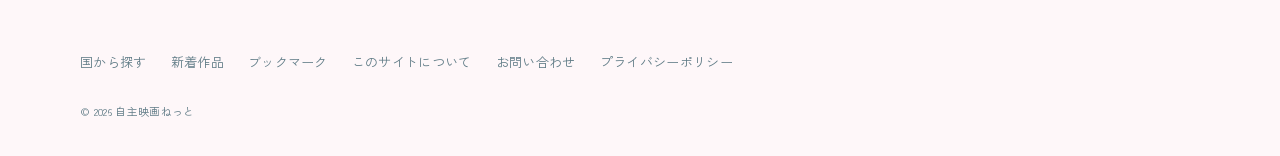
==== commit 1fb035c3: "Add files via upload" ====
--- a/index.html
+++ b/index.html
@@ -58,7 +58,12 @@
         <p class="hero__lead js-reveal" data-delay="2">世界中のYouTubeで公開されている自主映画を、国別に、日本語の紹介つきで。季節がめぐるように、世界の才能と出会える場所です。</p>
         <div class="theater js-reveal" data-delay="2" id="pickup-theater">
           <p class="theater__label">— NOW SHOWING —</p>
-          <div class="theater__screen"></div>
+          <div class="theater__stage">
+            <span class="curtain curtain--l" aria-hidden="true"></span>
+            <span class="curtain curtain--r" aria-hidden="true"></span>
+            <div class="theater__screen"></div>
+            <span class="theater__seats" aria-hidden="true"></span>
+          </div>
           <p class="theater__caption"></p>
         </div>
         <div class="hero__actions js-reveal" data-delay="3">
--- a/style.css
+++ b/style.css
@@ -1102,3 +1102,42 @@
   padding: 1px 9px; margin-right: 10px;
 }
 .ticker__track .tk-item { display: inline-flex; align-items: center; }
+
+/* ---------- 16. 映画館ステージ+ティッカー減速(v2.4) ---------- */
+/* 参考イラスト準拠: 赤い緞帳・上部のバランス・暗幕・客席 */
+.theater__stage {
+  position: relative;
+  border-radius: 10px;
+  overflow: hidden;
+  background: #3a3340;                       /* 暗幕 */
+  padding: 8.5% 15% 11%;
+  box-shadow: 0 26px 60px rgb(var(--accent-rgb, 90 90 120) / 0.24);
+}
+.theater__stage::before {                     /* 上部のバランス(幕の垂れ) */
+  content: "";
+  position: absolute; inset: 0 0 auto 0; height: 7%;
+  background: #cf3d3f;
+  z-index: 3;
+}
+.curtain {
+  position: absolute; top: 0; bottom: 10%;
+  width: 19%; z-index: 2;
+  background: url("data:image/svg+xml,%3Csvg xmlns='http://www.w3.org/2000/svg' viewBox='0 0 100 400' preserveAspectRatio='none'%3E%3Cpath d='M0 0 H90 C 58 120, 58 250, 98 400 L0 400 Z' fill='%23cf3d3f'/%3E%3Cpath d='M28 30 C 22 120, 24 220, 34 330' stroke='%23b53438' stroke-width='5' fill='none'/%3E%3Cpath d='M56 26 C 48 110, 50 190, 62 300' stroke='%23b53438' stroke-width='5' fill='none'/%3E%3C/svg%3E") no-repeat center / 100% 100%;
+}
+.curtain--l { left: 0; }
+.curtain--r { right: 0; transform: scaleX(-1); }
+.theater__seats {                             /* 客席の背もたれ */
+  position: absolute; left: 0; right: 0; bottom: 0; height: 10%;
+  z-index: 3;
+  background: repeating-linear-gradient(90deg,
+    #cf3d3f 0 15.2%, #3a3340 15.2% 16.9%);
+}
+.theater__screen {
+  position: relative; aspect-ratio: 16 / 9;
+  background: #ffffff;
+  border: 0; border-radius: 3px;
+  overflow: hidden;
+  box-shadow: 0 10px 30px rgba(20, 14, 24, 0.45);
+}
+.theater__screen::after { background: none; }
+html.is-motion-off .ticker__track { animation: none !important; }
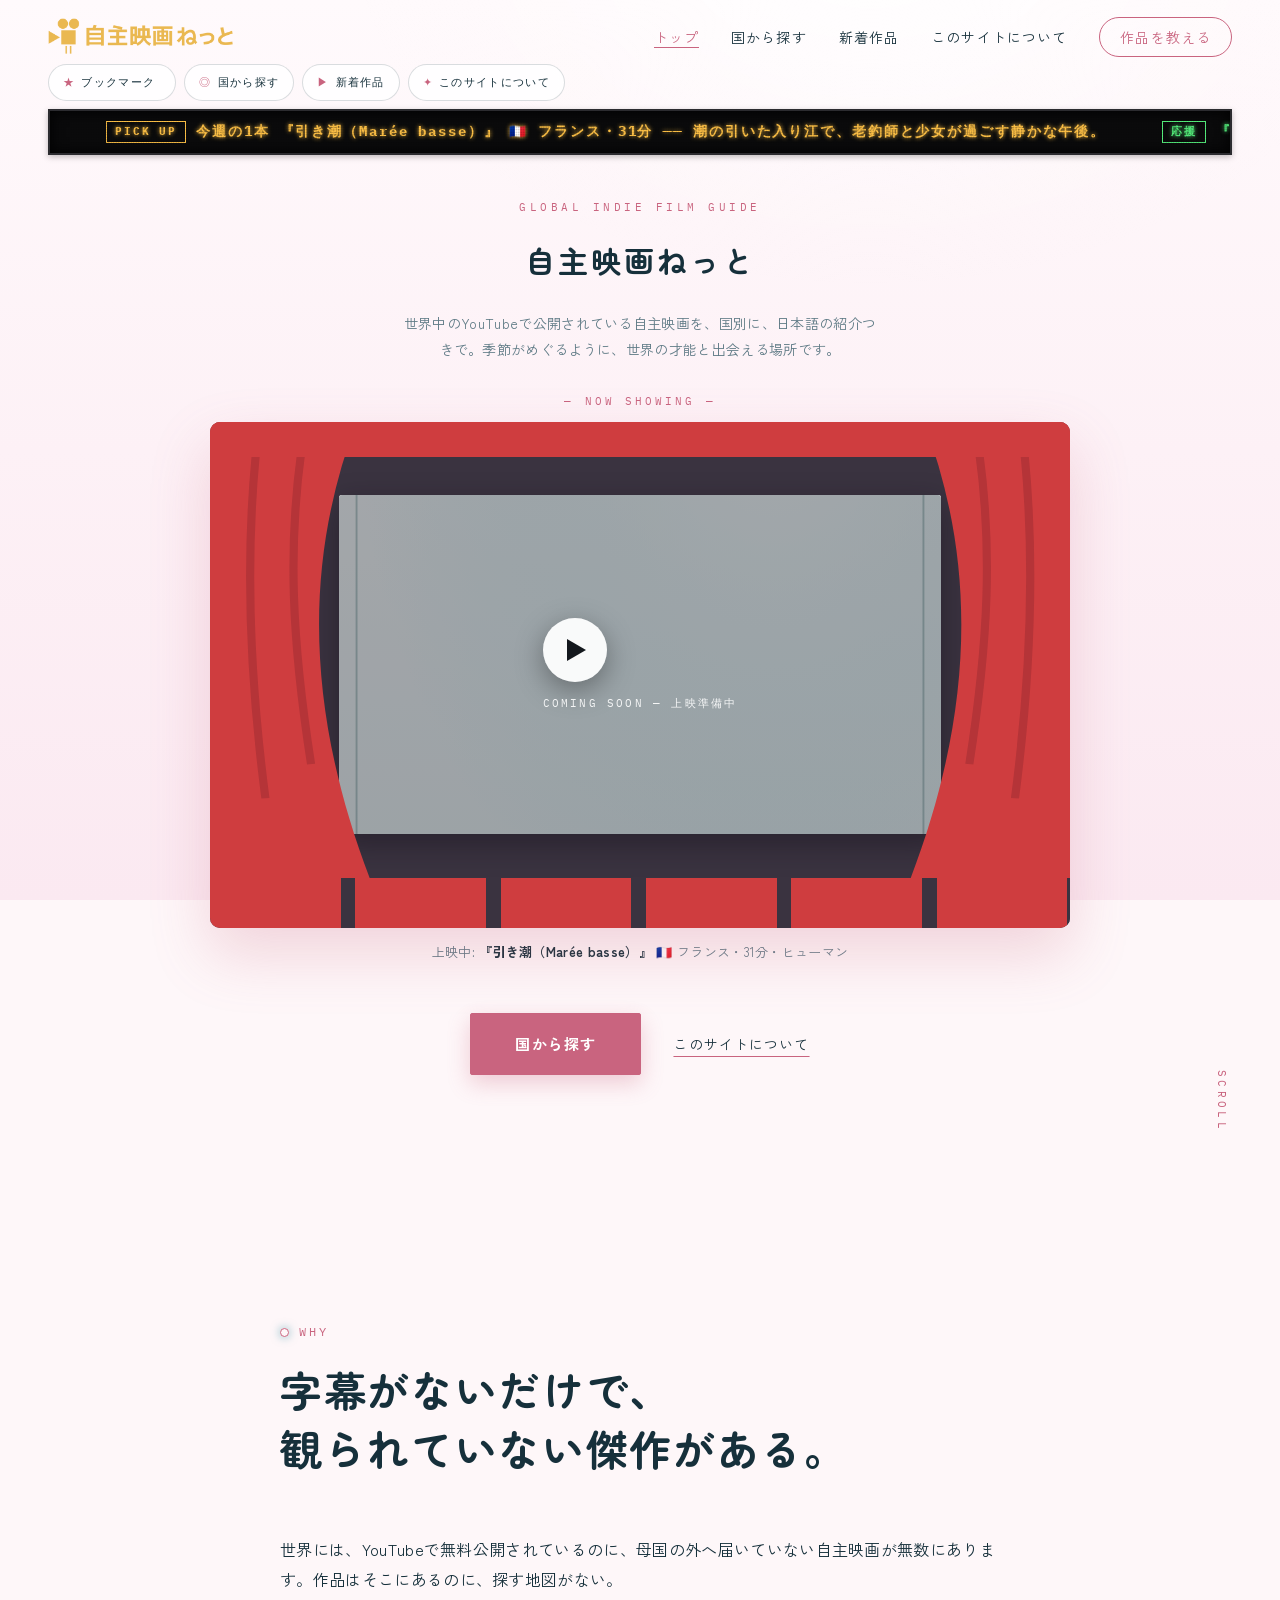
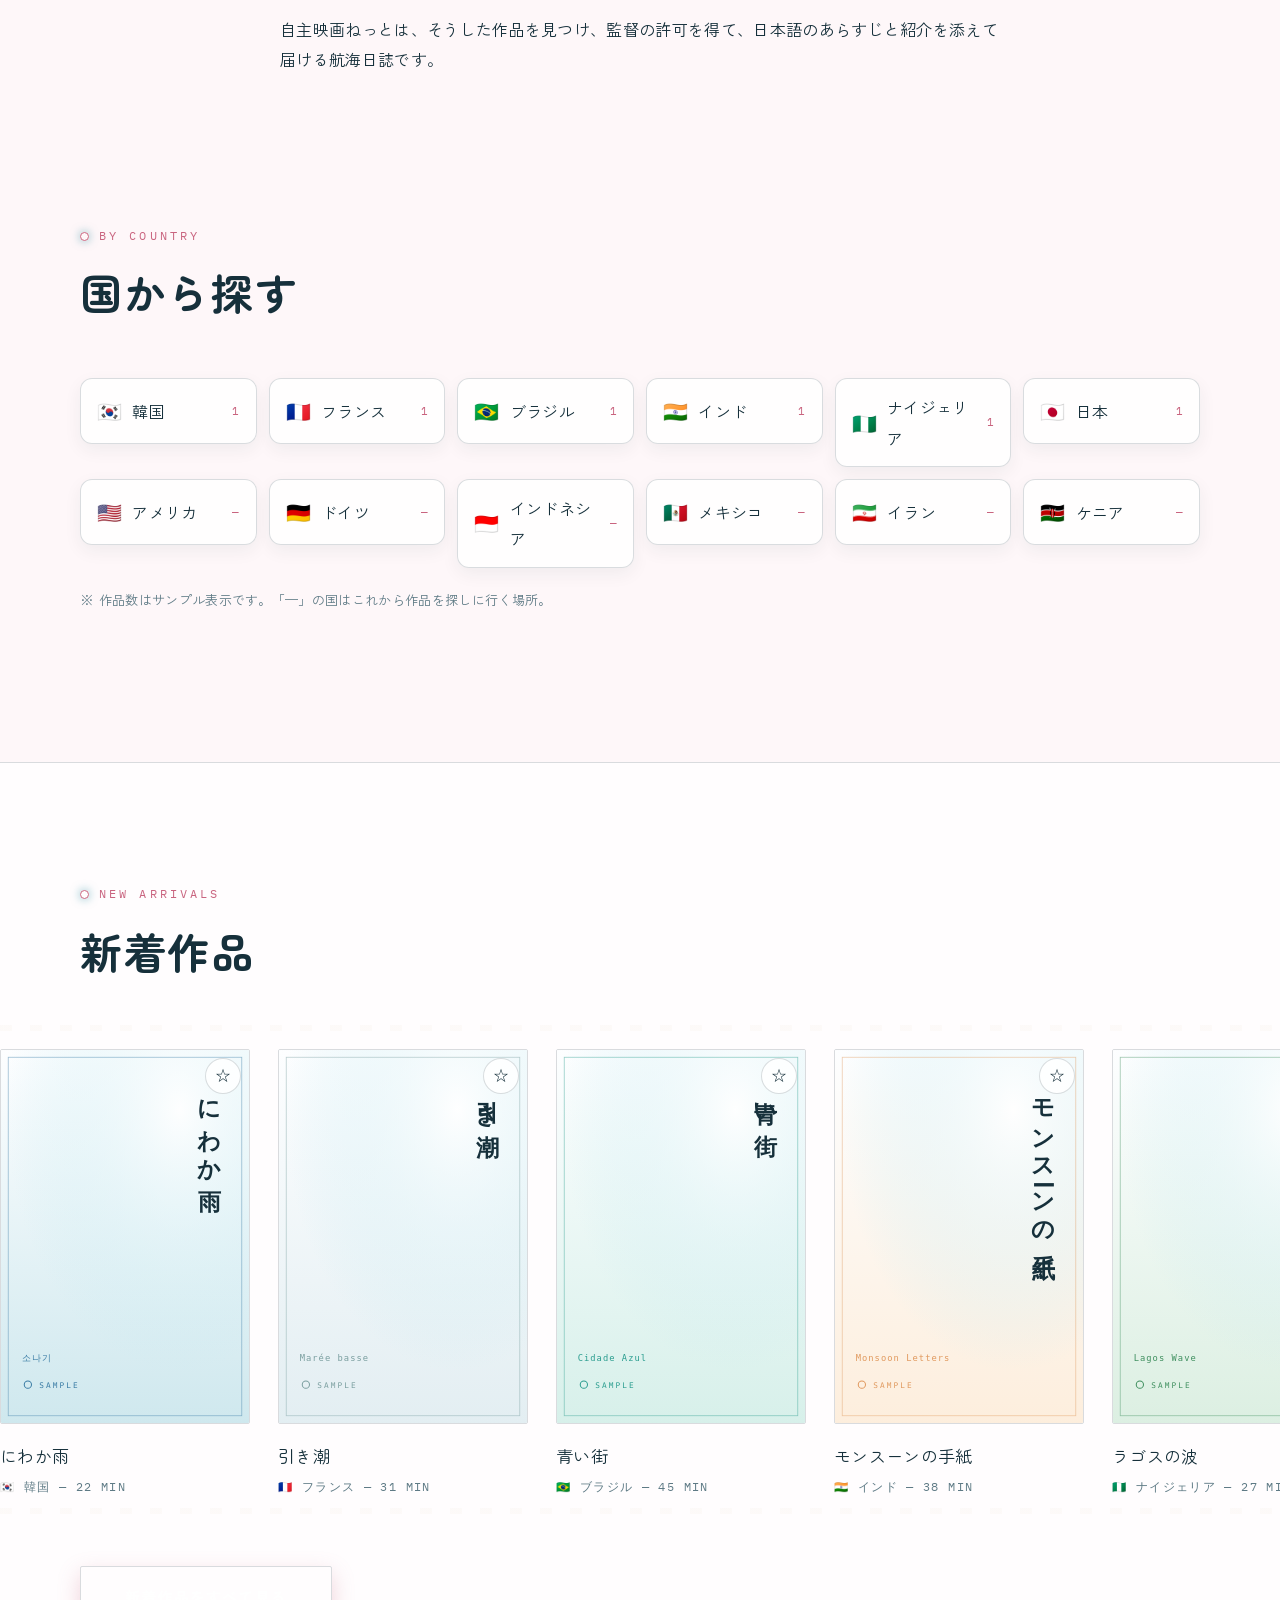
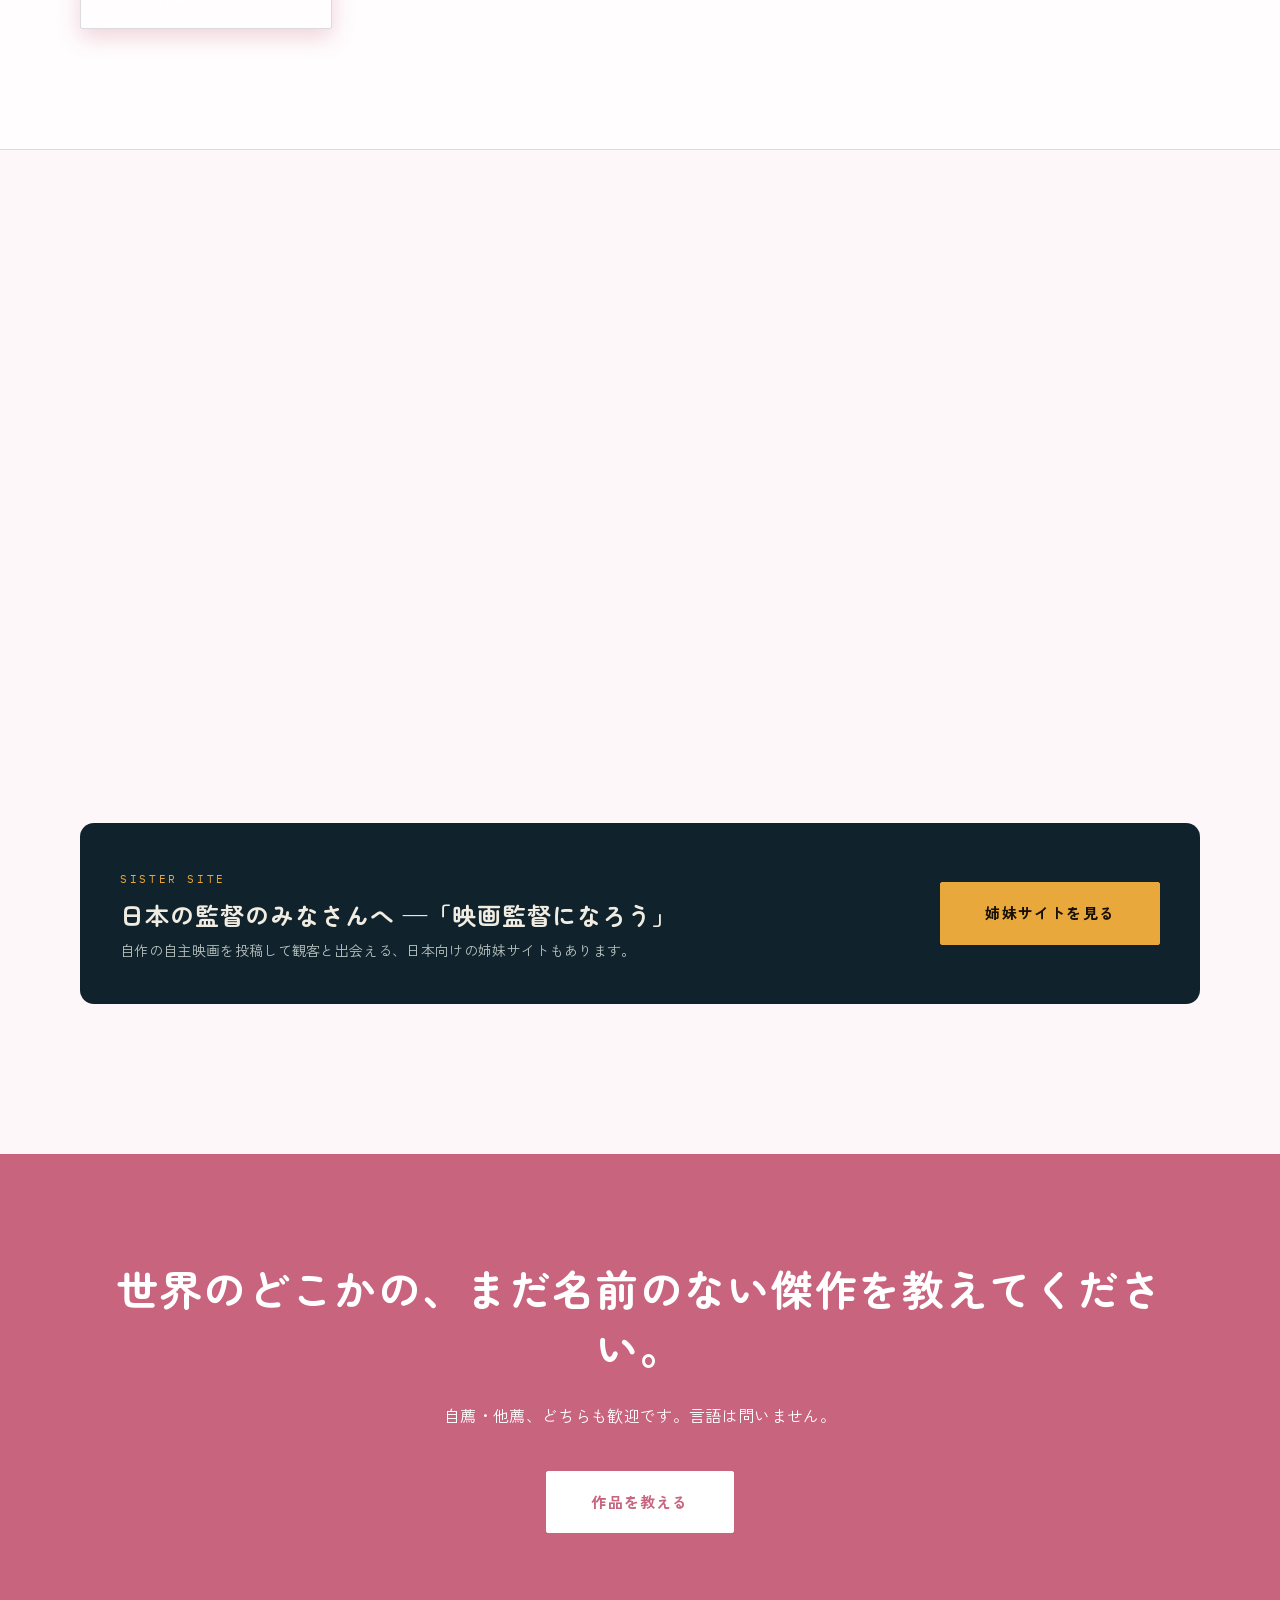
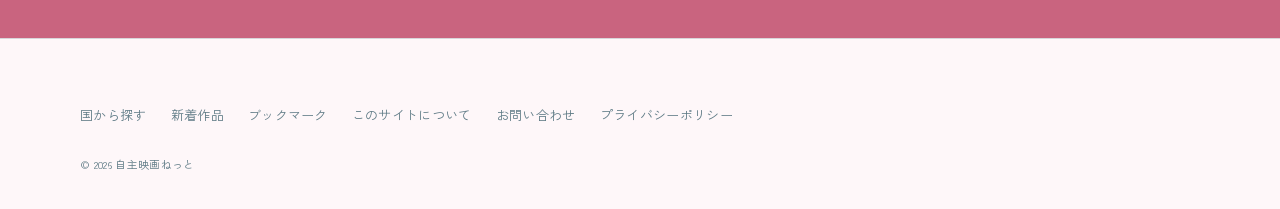
==== commit aa331ca5: "Add files via upload" ====
--- a/index.html
+++ b/index.html
@@ -18,7 +18,7 @@
   <link rel="preconnect" href="https://fonts.googleapis.com">
   <link rel="preconnect" href="https://fonts.gstatic.com" crossorigin>
   <link href="https://fonts.googleapis.com/css2?family=Zen+Maru+Gothic:wght@700&family=Zen+Kaku+Gothic+New:wght@400;700&family=IBM+Plex+Mono&display=swap" rel="stylesheet">
-  <link rel="stylesheet" href="style.css">
+  <link rel="stylesheet" href="uminet.css">
   <script type="application/ld+json">
   {
     "@context": "https://schema.org",
@@ -221,6 +221,6 @@
   </footer>
 
   <button class="motion-stop">アニメーションを停止する</button>
-  <script src="main.js" defer></script>
+  <script src="uminet.js" defer></script>
 </body>
 </html>
--- a/uminet.css
+++ b/uminet.css
@@ -0,0 +1,1215 @@
+@charset "UTF-8";
+/* ============================================================
+   映画監督になろう — style.css
+   方向: ダーク×発光(映写機の光)。トークン→ベース→レイアウト
+   →コンポーネント→モーション→停止ポリシー(スターター基盤継承)
+   ============================================================ */
+
+/* ---------- 1. トークン ---------- */
+:root {
+  --color-bg: #f4f9fb;           /* 暗幕: 上映中の客席の黒(暖色寄り) */
+  --color-surface: #ffffff;      /* 煤: カード・フォームの面 */
+  --color-text: #16303b;         /* 銀幕: スクリーンの生成り白 */
+  --color-muted: #5e7a85;        /* 残光: 補助テキスト */
+  --color-accent: #0b7d91;       /* 映写光: タングステンランプのアンバー */
+  --color-accent-ink: #ffffff;   /* accent上の文字色 */
+  --color-line: rgba(22, 48, 59, 0.16);
+  --color-glow: #f6c453;         /* ハレーション */
+
+  --font-display: "Zen Maru Gothic", "Hiragino Mincho ProN", "Yu Mincho", serif;
+  --font-body: "Zen Kaku Gothic New", "Hiragino Kaku Gothic ProN", "Yu Gothic", sans-serif;
+  --font-mono: "IBM Plex Mono", "Menlo", monospace;
+
+  --space: 8px;
+  --section-pad: clamp(72px, 13vw, 150px);
+  --container: 1120px;
+  --container-narrow: 720px;
+  --radius: 2px;
+
+  --z-header: 100;
+  --z-nav: 200;
+  --z-modal: 1000;
+
+  --ease-out: cubic-bezier(0.22, 1, 0.36, 1);
+  --duration: 0.9s;
+}
+
+/* ---------- 2. リセット/ベース ---------- */
+*, *::before, *::after { box-sizing: border-box; }
+* { margin: 0; }
+
+html { scroll-behavior: smooth; }
+
+body {
+  font-family: var(--font-body);
+  color: var(--color-text);
+  background: var(--color-bg);
+  line-height: 1.9;
+  font-size: 16px;
+  letter-spacing: 0.02em;
+  -webkit-font-smoothing: antialiased;
+  overflow-wrap: anywhere;
+}
+
+img, video, svg { max-width: 100%; height: auto; display: block; }
+
+a { color: inherit; }
+a:hover { opacity: 0.72; transition: opacity 0.3s; }
+
+::selection { background: var(--color-accent); color: var(--color-accent-ink); }
+
+:focus-visible {
+  outline: 2px solid var(--color-accent);
+  outline-offset: 3px;
+}
+
+h1, h2, h3 {
+  font-family: var(--font-display);
+  font-weight: 700;
+  line-height: 1.4;
+  letter-spacing: 0.04em;
+}
+
+/* ---------- 3. レイアウト ---------- */
+.container { width: min(var(--container), 100% - 48px); margin-inline: auto; }
+.container--narrow { width: min(var(--container-narrow), 100% - 48px); margin-inline: auto; }
+
+.section { padding-block: var(--section-pad); }
+.section--tight { padding-block: calc(var(--section-pad) * 0.6); }
+
+/* セクション見出し: キューマーク(リール交換の合図の丸)+等幅ラベル */
+.section-head { margin-bottom: calc(var(--space) * 7); }
+.section-head__en {
+  display: flex; align-items: center; gap: 10px;
+  font-family: var(--font-mono);
+  font-size: 12px;
+  letter-spacing: 0.26em;
+  text-transform: uppercase;
+  color: var(--color-accent);
+  margin-bottom: calc(var(--space) * 2);
+}
+.section-head__en::before {
+  content: "";
+  width: 9px; height: 9px; flex: none;
+  border: 1.5px solid var(--color-accent);
+  border-radius: 50%;
+  box-shadow: 0 0 10px rgba(11, 125, 145, 0.55);
+}
+.section-head__title { font-size: clamp(26px, 4.5vw, 42px); }
+
+/* ---------- 4. コンポーネント ---------- */
+
+/* ヘッダー */
+.site-header {
+  position: fixed; inset: 0 0 auto 0; z-index: var(--z-header);
+  display: flex; justify-content: space-between; align-items: center;
+  padding: 18px clamp(20px, 4vw, 48px);
+  transition: background 0.4s, box-shadow 0.4s;
+}
+.site-header.is-scrolled {
+  background: rgba(255, 255, 255, 0.86);
+  backdrop-filter: blur(8px);
+  box-shadow: 0 1px 0 var(--color-line);
+}
+.site-header__logo {
+  font-family: var(--font-display); font-size: 19px;
+  text-decoration: none; letter-spacing: 0.06em;
+}
+
+.global-nav ul { display: flex; align-items: center; gap: calc(var(--space) * 4); list-style: none; padding: 0; }
+.global-nav a { text-decoration: none; font-size: 14px; letter-spacing: 0.08em; }
+.global-nav a[aria-current="page"] {
+  color: var(--color-accent);
+  border-bottom: 1px solid currentColor;
+}
+.global-nav .nav-cta {
+  padding: 9px 20px;
+  border: 1px solid var(--color-accent);
+  border-radius: 999px;
+  color: var(--color-accent);
+}
+.global-nav .nav-cta[aria-current="page"] { border-bottom: 1px solid var(--color-accent); }
+
+/* ハンバーガー(SP) */
+.nav-toggle {
+  display: none;
+  width: 44px; height: 44px;
+  background: none; border: none; cursor: pointer;
+  position: relative; z-index: calc(var(--z-nav) + 1);
+}
+.nav-toggle span {
+  display: block; width: 24px; height: 2px; margin: 5px auto;
+  background: var(--color-text); transition: transform 0.3s, opacity 0.3s;
+}
+.nav-toggle[aria-expanded="true"] span:nth-child(1) { transform: translateY(7px) rotate(45deg); }
+.nav-toggle[aria-expanded="true"] span:nth-child(2) { opacity: 0; }
+.nav-toggle[aria-expanded="true"] span:nth-child(3) { transform: translateY(-7px) rotate(-45deg); }
+
+@media (max-width: 767px) {
+  .nav-toggle { display: block; }
+  .global-nav {
+    position: fixed; inset: 0; z-index: var(--z-nav);
+    background: rgba(255, 255, 255, 0.97);
+    display: grid; place-content: center;
+    opacity: 0; visibility: hidden; transition: opacity 0.4s, visibility 0.4s;
+  }
+  .global-nav.is-open { opacity: 1; visibility: visible; }
+  .global-nav ul { flex-direction: column; text-align: center; gap: calc(var(--space) * 4); }
+  .global-nav a { font-size: 20px; }
+}
+
+/* ヒーロー: 映写光錐+塵(シグネチャー) */
+.hero {
+  position: relative;
+  min-height: 100svh;
+  display: flex; align-items: flex-end;
+  padding: var(--section-pad) 0 calc(var(--space) * 12);
+  overflow: hidden;
+}
+.hero__beam {
+  position: absolute; inset: 0; pointer-events: none;
+  background: radial-gradient(90% 60% at 82% -8%, rgba(246, 196, 83, 0.28), rgba(11, 125, 145, 0.08) 45%, transparent 70%);
+  animation: beamFlicker 7s infinite;
+}
+.hero__beam::before {
+  content: "";
+  position: absolute; top: -30%; right: -20%; width: 150%; height: 170%;
+  background: linear-gradient(114deg,
+    transparent 40%,
+    rgba(246, 196, 83, 0.14) 49%,
+    rgba(246, 196, 83, 0.04) 61%,
+    transparent 70%);
+}
+.hero__dust {
+  position: absolute; inset: 0; pointer-events: none;
+}
+.hero__inner { position: relative; }
+.hero__en {
+  font-family: var(--font-mono);
+  font-size: 12px; letter-spacing: 0.32em; text-transform: uppercase;
+  color: var(--color-accent);
+  margin-bottom: calc(var(--space) * 3);
+}
+.hero__title {
+  font-size: clamp(40px, 10.5vw, 108px);
+  line-height: 1.2;
+  white-space: nowrap;   /* 文字分割時の折返し事故防止(1行想定) */
+}
+.hero__title .char {
+  display: inline;
+  animation: charSheen 6.5s infinite;
+  animation-delay: calc(1.6s + var(--char-i) * 0.09s);
+}
+.hero__lead {
+  margin-top: calc(var(--space) * 4);
+  max-width: 30em;
+  color: var(--color-muted);
+}
+.hero__actions {
+  display: flex; flex-wrap: wrap; align-items: center;
+  gap: calc(var(--space) * 4);
+  margin-top: calc(var(--space) * 6);
+}
+.hero__sub-link {
+  font-size: 14px; letter-spacing: 0.08em;
+  text-decoration-color: var(--color-accent);
+  text-underline-offset: 6px;
+}
+.hero__scroll {
+  position: absolute; right: clamp(20px, 4vw, 48px); bottom: calc(var(--space) * 5);
+  font-family: var(--font-mono); font-size: 11px; letter-spacing: 0.3em;
+  writing-mode: vertical-rl; color: var(--color-muted);
+}
+
+@keyframes beamFlicker {
+  0%, 88%, 100% { opacity: 1; }
+  91% { opacity: 0.82; }
+  93% { opacity: 0.96; }
+  96% { opacity: 0.88; }
+}
+@keyframes charSheen {
+  0%, 86%, 100% { color: var(--color-text); text-shadow: none; }
+  91% { color: var(--color-glow); text-shadow: 0 0 26px rgba(246, 196, 83, 0.9); }
+}
+
+/* 下層ページヘッダー(映写光の名残を薄く敷く) */
+.page-header {
+  position: relative;
+  padding: calc(var(--section-pad) * 1.15) 0 calc(var(--section-pad) * 0.45);
+  background: radial-gradient(70% 90% at 85% -30%, rgba(246, 196, 83, 0.13), transparent 65%);
+}
+.page-header__en {
+  font-family: var(--font-mono);
+  font-size: 13px; letter-spacing: 0.28em; text-transform: uppercase;
+  color: var(--color-accent);
+}
+.page-header__title { font-size: clamp(30px, 5vw, 54px); margin-top: calc(var(--space) * 1); }
+
+.breadcrumb { padding-block: calc(var(--space) * 2); font-size: 12px; color: var(--color-muted); }
+.breadcrumb ol { display: flex; flex-wrap: wrap; gap: 0.6em; list-style: none; padding: 0; }
+.breadcrumb li:not(:last-child)::after { content: "/"; margin-left: 0.6em; }
+.breadcrumb a { text-decoration: none; }
+
+/* ボタン */
+.button {
+  display: inline-block;
+  padding: 16px 44px;
+  background: var(--color-accent); color: var(--color-accent-ink);
+  border: 1px solid var(--color-accent); border-radius: var(--radius);
+  font-size: 15px; font-weight: 700; letter-spacing: 0.08em; text-decoration: none;
+  cursor: pointer;
+  box-shadow: 0 0 26px rgba(11, 125, 145, 0.28);
+  transition: background 0.3s, color 0.3s, box-shadow 0.3s;
+}
+.button:hover {
+  background: transparent; color: var(--color-accent); opacity: 1;
+  box-shadow: 0 0 32px rgba(11, 125, 145, 0.42);
+}
+.button:disabled { opacity: 0.5; cursor: wait; }
+.button--ghost {
+  background: transparent; color: var(--color-text);
+  border-color: var(--color-line); box-shadow: none;
+}
+.button--ghost:hover { border-color: var(--color-accent); color: var(--color-accent); }
+
+/* 交互2カラム(できること) */
+.duo {
+  display: grid; grid-template-columns: 1fr 1fr;
+  gap: clamp(32px, 6vw, 80px); align-items: center;
+}
+.duo + .duo { margin-top: calc(var(--space) * 12); }
+.duo--flip .duo__text { order: 2; }
+.duo--flip .duo__visual { order: 1; }
+.duo__role {
+  font-family: var(--font-mono); font-size: 12px; letter-spacing: 0.26em;
+  text-transform: uppercase; color: var(--color-accent);
+  margin-bottom: calc(var(--space) * 2);
+}
+.duo__title { font-size: clamp(22px, 3vw, 30px); margin-bottom: calc(var(--space) * 3); }
+.duo__text p { color: var(--color-muted); }
+.duo__visual {
+  border: 1px solid var(--color-line);
+  border-radius: var(--radius);
+  overflow: hidden;
+  background: var(--color-surface);
+  max-width: 400px;
+  justify-self: center;
+}
+.duo--flip .duo__visual { justify-self: center; }
+@media (max-width: 767px) {
+  .duo__visual { max-width: 300px; }
+}
+@media (max-width: 767px) {
+  .duo { grid-template-columns: 1fr; }
+  .duo--flip .duo__text { order: 1; }
+  .duo--flip .duo__visual { order: 2; }
+}
+
+/* フィルムストリップ(横スクロール・破調) */
+.filmstrip-band {
+  background: var(--color-surface);
+  border-block: 1px solid var(--color-line);
+  padding-block: calc(var(--section-pad) * 0.8);
+}
+.filmstrip {
+  display: flex; gap: clamp(16px, 3vw, 28px);
+  overflow-x: auto;
+  scroll-snap-type: x mandatory;
+  padding: calc(var(--space) * 4) clamp(24px, 5vw, 64px) calc(var(--space) * 3);
+  /* 穴(パーフォレーション)の帯 */
+  border-block: 12px solid transparent;
+  background-image:
+    repeating-linear-gradient(90deg, rgba(239,231,215,0.14) 0 12px, transparent 12px 30px),
+    repeating-linear-gradient(90deg, rgba(239,231,215,0.14) 0 12px, transparent 12px 30px);
+  background-repeat: repeat-x;
+  background-size: 30px 6px;
+  background-position: top 8px left, bottom 8px left;
+}
+.film-card { text-decoration: none; }
+.filmstrip .film-card {
+  flex: none;
+  width: clamp(200px, 56vw, 250px);
+  scroll-snap-align: start;
+}
+.film-card:hover { opacity: 1; }
+.film-card__poster {
+  aspect-ratio: 2 / 3;
+  border: 1px solid var(--color-line);
+  border-radius: var(--radius);
+  overflow: hidden;
+  transition: box-shadow 0.4s, transform 0.4s var(--ease-out);
+}
+.film-card:hover .film-card__poster {
+  box-shadow: 0 0 30px rgba(11, 125, 145, 0.3);
+  transform: translateY(-4px);
+}
+.film-card__poster img { width: 100%; height: 100%; object-fit: cover; }
+.film-card__title {
+  font-family: var(--font-display); font-size: 17px;
+  margin-top: calc(var(--space) * 2);
+}
+.film-card__meta {
+  font-family: var(--font-mono); font-size: 11.5px;
+  letter-spacing: 0.12em; color: var(--color-muted);
+  margin-top: 4px;
+}
+
+/* 作品一覧グリッド(下層) */
+.works-grid {
+  display: grid;
+  grid-template-columns: repeat(auto-fill, minmax(220px, 1fr));
+  gap: clamp(20px, 3.5vw, 36px);
+}
+@media (max-width: 480px) {
+  .works-grid { grid-template-columns: repeat(2, 1fr); }
+}
+
+/* 投稿の流れ */
+.steps {
+  list-style: none; padding: 0;
+  display: grid; grid-template-columns: repeat(3, 1fr);
+  gap: clamp(20px, 3vw, 32px);
+  counter-reset: step;
+}
+.steps li {
+  counter-increment: step;
+  background: var(--color-surface);
+  border: 1px solid var(--color-line);
+  border-radius: var(--radius);
+  padding: calc(var(--space) * 4);
+}
+.steps li::before {
+  content: "0" counter(step);
+  display: block;
+  font-family: var(--font-mono); font-size: 13px;
+  letter-spacing: 0.2em; color: var(--color-accent);
+  margin-bottom: calc(var(--space) * 2);
+}
+.steps h3 { font-size: 18px; margin-bottom: calc(var(--space) * 1.5); }
+.steps p { font-size: 14px; color: var(--color-muted); line-height: 1.8; }
+@media (max-width: 767px) {
+  .steps { grid-template-columns: 1fr; }
+}
+
+/* 運営の言葉 */
+.voice {
+  border-left: 2px solid var(--color-accent);
+  padding-left: clamp(20px, 4vw, 40px);
+}
+.voice blockquote { font-family: var(--font-display); font-size: clamp(19px, 2.6vw, 24px); line-height: 2; }
+.voice figcaption {
+  margin-top: calc(var(--space) * 3);
+  font-family: var(--font-mono); font-size: 12px;
+  letter-spacing: 0.14em; color: var(--color-muted);
+}
+
+/* CTAバンド */
+.cta-band {
+  background: var(--color-accent);
+  color: var(--color-accent-ink);
+  text-align: center;
+  padding-block: calc(var(--section-pad) * 0.7);
+}
+.cta-band .section-head__title { color: inherit; }
+.cta-band p { margin: calc(var(--space) * 3) 0 calc(var(--space) * 5); }
+.cta-band .button {
+  background: var(--color-accent-ink); color: var(--color-glow);
+  border-color: var(--color-accent-ink); box-shadow: none;
+}
+.cta-band .button:hover { background: transparent; color: var(--color-accent-ink); }
+
+/* FAQ */
+.faq { display: grid; gap: calc(var(--space) * 2); }
+.faq details {
+  background: var(--color-surface);
+  border: 1px solid var(--color-line);
+  border-radius: var(--radius);
+}
+.faq summary {
+  cursor: pointer;
+  padding: calc(var(--space) * 2.5) calc(var(--space) * 3);
+  font-weight: 700; letter-spacing: 0.04em;
+  list-style: none;
+  display: flex; justify-content: space-between; align-items: center; gap: 16px;
+}
+.faq summary::-webkit-details-marker { display: none; }
+.faq summary::after {
+  content: "+";
+  font-family: var(--font-mono); color: var(--color-accent); flex: none;
+  transition: transform 0.3s;
+}
+.faq details[open] summary::after { transform: rotate(45deg); }
+.faq details p {
+  padding: 0 calc(var(--space) * 3) calc(var(--space) * 3);
+  color: var(--color-muted); font-size: 15px;
+}
+
+/* フォーム */
+.form { display: grid; gap: calc(var(--space) * 4); }
+.form__field { display: grid; gap: calc(var(--space) * 1); }
+.form__field label { font-size: 14px; font-weight: 700; }
+.form__field .required { color: var(--color-accent); font-size: 12px; margin-left: 0.5em; }
+.form input, .form textarea, .form select {
+  font: inherit; color: var(--color-text);
+  padding: 14px 16px;
+  background: var(--color-surface);
+  border: 1px solid var(--color-line); border-radius: var(--radius);
+}
+.form input:focus, .form textarea:focus, .form select:focus { border-color: var(--color-accent); outline: none; }
+.form [aria-invalid="true"] { border-color: #d96a52; }
+.form__error { color: #d96a52; font-size: 13px; min-height: 1.2em; }
+.form__hp { position: absolute; left: -9999px; }  /* ハニーポット: 削除禁止 */
+
+/* フッター */
+.site-footer {
+  padding: calc(var(--space) * 8) 0 calc(var(--space) * 4);
+  border-top: 1px solid var(--color-line);
+  font-size: 13px; color: var(--color-muted);
+}
+.site-footer__nav ul {
+  display: flex; flex-wrap: wrap; gap: calc(var(--space) * 3);
+  list-style: none; padding: 0; margin-bottom: calc(var(--space) * 3);
+}
+.site-footer__nav a { text-decoration: none; }
+
+/* ---------- 5. モーション基盤 ---------- */
+.js-reveal {
+  opacity: 0;
+  transform: translateY(24px);
+  transition: opacity var(--duration) var(--ease-out), transform var(--duration) var(--ease-out);
+}
+.js-reveal.is-inview { opacity: 1; transform: none; }
+.js-reveal[data-delay="1"] { transition-delay: 0.1s; }
+.js-reveal[data-delay="2"] { transition-delay: 0.2s; }
+.js-reveal[data-delay="3"] { transition-delay: 0.3s; }
+
+/* ---------- 6. モーション停止(削除禁止) ---------- */
+.motion-stop {
+  display: none;
+  position: fixed; right: 16px; bottom: 16px; z-index: var(--z-modal);
+  padding: 10px 16px; font-size: 12px;
+  background: var(--color-surface); color: var(--color-text);
+  border: 1px solid var(--color-line);
+  border-radius: 999px; cursor: pointer;
+}
+@media (prefers-reduced-motion: reduce) {
+  .motion-stop { display: block; }
+}
+html.is-motion-off .js-reveal,
+html.is-motion-off *[class] {
+  transition-duration: 0.01ms !important;
+  animation-duration: 0.01ms !important;
+  animation-iteration-count: 1 !important;
+}
+html.is-motion-off .js-reveal { opacity: 1; transform: none; }
+html.is-motion-off .hero__dust { display: none; }
+
+/* ---------- 7. ヒーロー演出強化(v1.1) ---------- */
+/* カウントダウンリーダー(JSが生成。セッション初回のみ) */
+.leader {
+  position: fixed; inset: 0; z-index: var(--z-modal);
+  background: #050403;
+  display: grid; place-content: center;
+  transition: opacity 0.5s var(--ease-out);
+  cursor: pointer;
+}
+.leader.is-done { opacity: 0; pointer-events: none; }
+.leader__frame {
+  position: relative;
+  width: min(64vw, 300px); aspect-ratio: 1;
+  display: grid; place-content: center;
+  border: 1.5px solid rgba(22, 48, 59, 0.4);
+  border-radius: 50%;
+}
+.leader__frame::before {
+  content: "";
+  position: absolute; inset: 14px;
+  border: 1px solid rgba(22, 48, 59, 0.22);
+  border-radius: 50%;
+}
+.leader__frame::after {
+  content: "";
+  position: absolute; left: 50%; top: 50%;
+  width: 1px; height: 50%;
+  background: rgba(22, 48, 59, 0.45);
+  transform-origin: top center;
+  animation: leaderSweep 0.6s linear infinite;
+}
+.leader__cross-h, .leader__cross-v {
+  position: absolute; background: rgba(22, 48, 59, 0.16);
+}
+.leader__cross-h { left: -12vw; right: -12vw; top: 50%; height: 1px; }
+.leader__cross-v { top: -12vh; bottom: -12vh; left: 50%; width: 1px; }
+.leader__num {
+  font-family: var(--font-mono);
+  font-size: clamp(90px, 24vw, 150px);
+  color: var(--color-text);
+  line-height: 1;
+}
+.leader__hint {
+  position: absolute; bottom: 32px; left: 0; right: 0;
+  text-align: center;
+  font-family: var(--font-mono); font-size: 11px;
+  letter-spacing: 0.3em; color: var(--color-muted);
+}
+@keyframes leaderSweep { to { transform: rotate(360deg); } }
+
+/* ランプ暖機: リーダー明けに光が立ち上がる */
+.hero.is-warming .hero__beam { opacity: 0.04; animation: none; }
+.hero.is-on .hero__beam {
+  animation: beamWarm 1.6s var(--ease-out), beamFlicker 7s 1.6s infinite;
+}
+@keyframes beamWarm {
+  from { opacity: 0.04; }
+  60% { opacity: 1.15; }
+  to { opacity: 1; }
+}
+
+/* フィルムグレイン */
+.hero__grain {
+  position: absolute; inset: -20px; pointer-events: none;
+  background-image: url("data:image/svg+xml,%3Csvg xmlns='http://www.w3.org/2000/svg' width='160' height='160'%3E%3Cfilter id='n'%3E%3CfeTurbulence type='fractalNoise' baseFrequency='0.9' numOctaves='2'/%3E%3C/filter%3E%3Crect width='160' height='160' filter='url(%23n)' opacity='0.5'/%3E%3C/svg%3E");
+  opacity: 0.055;
+  animation: grainJitter 0.5s steps(3) infinite;
+}
+@keyframes grainJitter {
+  0% { transform: translate(0, 0); }
+  33% { transform: translate(-8px, 6px); }
+  66% { transform: translate(6px, -8px); }
+  100% { transform: translate(0, 0); }
+}
+html.is-motion-off .hero__grain, html.is-motion-off .leader { display: none; }
+
+/* ---------- 8. ユーティリティ帯+ランキング+ブックマーク(v1.2) ---------- */
+.site-header { flex-wrap: wrap; }
+.utility-nav { order: 4; width: 100%; margin-top: 10px; }
+.utility-nav ul {
+  display: flex; gap: 8px; list-style: none; padding: 0; margin: 0;
+  overflow-x: auto; -webkit-overflow-scrolling: touch; scrollbar-width: none;
+}
+.utility-nav ul::-webkit-scrollbar { display: none; }
+.utility-nav a {
+  display: flex; align-items: center; gap: 6px;
+  padding: 7px 14px; white-space: nowrap;
+  border: 1px solid var(--color-line); border-radius: 999px;
+  background: rgba(255, 255, 255, 0.55); backdrop-filter: blur(6px);
+  font-family: var(--font-mono); font-size: 11px; letter-spacing: 0.12em;
+  text-decoration: none;
+}
+.utility-nav a[aria-current="page"] { border-color: var(--color-accent); color: var(--color-accent); }
+.utility-nav .u-ic, .utility-nav .u-count { color: var(--color-accent); }
+
+/* 作品カードのブックマーク★ */
+.film-card__poster { position: relative; }
+.bm-btn {
+  position: absolute; top: 8px; right: 8px; z-index: 2;
+  width: 36px; height: 36px;
+  display: grid; place-content: center;
+  border: 1px solid var(--color-line); border-radius: 50%;
+  background: rgba(255, 255, 255, 0.62); color: var(--color-text);
+  font-size: 16px; line-height: 1; cursor: pointer;
+  transition: color 0.25s, border-color 0.25s, transform 0.25s;
+}
+.bm-btn:hover { transform: scale(1.08); }
+.bm-btn.is-on {
+  color: var(--color-accent); border-color: var(--color-accent);
+  box-shadow: 0 0 14px rgba(11, 125, 145, 0.4);
+}
+
+/* イチオシ */
+.pickup {
+  display: grid; grid-template-columns: minmax(140px, 220px) 1fr;
+  gap: clamp(20px, 4vw, 40px); align-items: center;
+  background: var(--color-surface);
+  border: 1px solid var(--color-accent); border-radius: var(--radius);
+  padding: clamp(20px, 4vw, 40px);
+  box-shadow: 0 0 34px rgba(11, 125, 145, 0.14);
+}
+.pickup__label {
+  font-family: var(--font-mono); font-size: 11px; letter-spacing: 0.24em;
+  color: var(--color-accent); margin-bottom: 12px;
+}
+.pickup__title { font-size: clamp(20px, 3vw, 28px); margin-bottom: 10px; }
+.pickup__meta { font-family: var(--font-mono); font-size: 12px; color: var(--color-muted); margin-bottom: 14px; }
+.pickup__desc { font-size: 14px; color: var(--color-muted); }
+@media (max-width: 600px) { .pickup { grid-template-columns: 1fr; } .pickup img { max-width: 200px; } }
+
+/* ランキング */
+.rank-list { list-style: none; padding: 0; display: grid; gap: 12px; }
+.rank-list li {
+  display: grid; grid-template-columns: 56px 64px 1fr; gap: 16px; align-items: center;
+  background: var(--color-surface); border: 1px solid var(--color-line);
+  border-radius: var(--radius); padding: 14px 18px;
+}
+.rank-list .rk {
+  font-family: var(--font-mono); font-size: 20px; color: var(--color-muted);
+  text-align: center;
+}
+.rank-list li:nth-child(-n+3) .rk { color: var(--color-accent); text-shadow: 0 0 12px rgba(11, 125, 145, 0.5); }
+.rank-list img { width: 64px; aspect-ratio: 2/3; object-fit: cover; border: 1px solid var(--color-line); }
+.rank-list .rk-title { font-family: var(--font-display); font-size: 16px; }
+.rank-list .rk-meta { font-family: var(--font-mono); font-size: 11px; color: var(--color-muted); margin-top: 2px; }
+
+/* ブックマーク一覧の空状態 */
+.bm-empty { color: var(--color-muted); padding: 40px 0; }
+
+/* ---------- 9. 自主映画ねっと ライト海テーマ上書き ---------- */
+body {
+  background: linear-gradient(180deg, #fdfeff 0%, #f4f9fb 40%, #eaf4f7 100%);
+}
+
+/* ヒーロー: 波光(コースティクス)+きらめきcanvas+波形の縁 */
+.hero {
+  background:
+    radial-gradient(46% 34% at 22% 18%, rgba(191, 232, 240, 0.55), transparent 70%),
+    radial-gradient(40% 30% at 78% 60%, rgba(246, 196, 83, 0.16), transparent 70%),
+    radial-gradient(52% 40% at 60% 10%, rgba(255, 255, 255, 0.9), transparent 70%);
+  animation: none;
+  padding-bottom: calc(var(--space) * 16);
+}
+.hero__beam {
+  background:
+    radial-gradient(60% 45% at 30% 30%, rgba(191, 232, 240, 0.5), transparent 70%),
+    radial-gradient(50% 40% at 70% 55%, rgba(178, 226, 236, 0.4), transparent 72%);
+  animation: caustics 14s ease-in-out infinite alternate;
+}
+.hero__beam::before { display: none; }
+@keyframes caustics {
+  from { transform: translate(0, 0) scale(1); opacity: 0.85; }
+  to { transform: translate(3%, -2%) scale(1.06); opacity: 1; }
+}
+.hero::after {
+  /* 波形の縁(シグネチャー) */
+  content: "";
+  position: absolute; left: 0; right: 0; bottom: -1px; height: 42px;
+  background: url("data:image/svg+xml,%3Csvg xmlns='http://www.w3.org/2000/svg' viewBox='0 0 1200 42' preserveAspectRatio='none'%3E%3Cpath d='M0 22 Q 150 0 300 20 T 600 20 T 900 22 T 1200 18 L 1200 42 L 0 42 Z' fill='%23f4f9fb'/%3E%3C/svg%3E") repeat-x bottom / 1200px 42px;
+  pointer-events: none;
+}
+.hero__title .char { animation-name: charGlint; }
+@keyframes charGlint {
+  0%, 86%, 100% { color: var(--color-text); text-shadow: none; }
+  91% { color: var(--color-accent); text-shadow: 0 0 18px rgba(246, 196, 83, 0.8); }
+}
+.hero__en, .hero__scroll { color: var(--color-accent); }
+
+/* ライトテーマでは発光→影に置き換え */
+.site-header.is-scrolled {
+  background: rgba(255, 255, 255, 0.88);
+  box-shadow: 0 1px 0 var(--color-line), 0 6px 24px rgba(22, 48, 59, 0.06);
+}
+.button {
+  color: #ffffff;
+  box-shadow: 0 8px 22px rgba(11, 125, 145, 0.28);
+}
+.button:hover { color: var(--color-accent); box-shadow: 0 8px 26px rgba(11, 125, 145, 0.2); }
+.steps li, .faq details, .pickup, .rank-list li, .duo__visual {
+  box-shadow: 0 10px 30px rgba(22, 48, 59, 0.07);
+}
+.film-card:hover .film-card__poster {
+  box-shadow: 0 14px 30px rgba(22, 48, 59, 0.16);
+}
+.filmstrip-band { background: #ffffff; }
+.utility-nav a { background: rgba(255, 255, 255, 0.8); }
+.bm-btn { background: rgba(255, 255, 255, 0.85); }
+.cta-band { color: #ffffff; }
+.cta-band .button { background: #ffffff; color: var(--color-accent); border-color: #ffffff; }
+.cta-band .button:hover { background: transparent; color: #ffffff; }
+.leader, .hero__grain { display: none !important; }
+
+/* 国旗チップ */
+.country-grid {
+  display: grid; grid-template-columns: repeat(auto-fill, minmax(150px, 1fr));
+  gap: 12px; list-style: none; padding: 0;
+}
+.country-chip {
+  display: flex; align-items: center; gap: 10px;
+  padding: 13px 16px;
+  background: #ffffff; border: 1px solid var(--color-line); border-radius: 12px;
+  text-decoration: none;
+  box-shadow: 0 6px 18px rgba(22, 48, 59, 0.06);
+  transition: transform 0.25s var(--ease-out), box-shadow 0.25s;
+}
+.country-chip:hover { transform: translateY(-2px); box-shadow: 0 10px 24px rgba(22, 48, 59, 0.12); opacity: 1; }
+.country-chip .flag { font-size: 20px; }
+.country-chip .cnt {
+  margin-left: auto;
+  font-family: var(--font-mono); font-size: 11px; color: var(--color-accent);
+}
+/* 姉妹サイト帯 */
+.sister {
+  display: flex; flex-wrap: wrap; align-items: center; justify-content: space-between;
+  gap: 16px;
+  background: #10222b; color: #f0ece1;
+  border-radius: 14px;
+  padding: clamp(24px, 4vw, 40px);
+}
+.sister h2 { font-size: clamp(19px, 2.6vw, 24px); }
+.sister p { color: #b9c4c0; font-size: 14px; margin-top: 6px; }
+.sister .button { background: #e9a83b; border-color: #e9a83b; color: #171006; box-shadow: none; }
+.sister .button:hover { background: transparent; color: #e9a83b; }
+
+/* ---------- 10. 海感強化+ヘッダー重なり修正(v1.1) ---------- */
+/* ヘッダー実高さぶんの余白を自動確保(JSが --header-h を設定) */
+.hero { padding-top: calc(var(--header-h, 120px) + 24px); }
+.page-header { padding-top: calc(var(--header-h, 120px) + clamp(32px, 7vw, 80px)); }
+
+/* 太陽: 右上に陽だまり */
+.hero {
+  background:
+    radial-gradient(34% 26% at 82% 6%, rgba(246, 196, 83, 0.4), rgba(246, 196, 83, 0.12) 55%, transparent 75%),
+    radial-gradient(46% 34% at 22% 18%, rgba(191, 232, 240, 0.55), transparent 70%),
+    radial-gradient(52% 40% at 60% 10%, rgba(255, 255, 255, 0.9), transparent 70%);
+}
+
+/* 波光: 揺らぐ光の輪(コースティクス)を二層に */
+.hero__beam {
+  background:
+    radial-gradient(58% 44% at 28% 32%, rgba(178, 226, 236, 0.6), transparent 68%),
+    radial-gradient(48% 38% at 72% 58%, rgba(159, 216, 228, 0.5), transparent 70%);
+  animation: caustics 12s ease-in-out infinite alternate;
+}
+.hero__beam::before {
+  display: block;
+  content: "";
+  position: absolute; inset: -20%;
+  background:
+    repeating-radial-gradient(circle at 34% 40%, rgba(255, 255, 255, 0) 0 46px, rgba(255, 255, 255, 0.16) 46px 58px, rgba(255, 255, 255, 0) 58px 112px),
+    repeating-radial-gradient(circle at 70% 62%, rgba(191, 232, 240, 0) 0 60px, rgba(191, 232, 240, 0.2) 60px 74px, rgba(191, 232, 240, 0) 74px 142px);
+  filter: blur(6px);
+  animation: ripple 18s ease-in-out infinite alternate;
+}
+@keyframes ripple {
+  from { transform: translate(0, 0) rotate(0deg) scale(1); opacity: 0.7; }
+  to { transform: translate(-2.5%, 1.8%) rotate(2deg) scale(1.05); opacity: 1; }
+}
+
+/* うちよせる波: 二層の波が違う速さで流れ、ゆっくり上下する */
+.hero::before {
+  content: "";
+  position: absolute; left: 0; right: 0; bottom: -2px; height: 64px; z-index: 1;
+  background: url("data:image/svg+xml,%3Csvg xmlns='http://www.w3.org/2000/svg' viewBox='0 0 1200 64' preserveAspectRatio='none'%3E%3Cpath d='M0 34 Q 150 10 300 30 T 600 30 T 900 34 T 1200 26 L 1200 64 L 0 64 Z' fill='%23cfe6ee' fill-opacity='0.75'/%3E%3C/svg%3E") repeat-x bottom / 1200px 64px;
+  animation: waveBack 16s linear infinite, waveBob 7s ease-in-out infinite alternate;
+  pointer-events: none;
+}
+.hero::after {
+  height: 52px; z-index: 2;
+  background: url("data:image/svg+xml,%3Csvg xmlns='http://www.w3.org/2000/svg' viewBox='0 0 1200 52' preserveAspectRatio='none'%3E%3Cpath d='M0 26 Q 150 4 300 24 T 600 24 T 900 26 T 1200 20 L 1200 52 L 0 52 Z' fill='%23f4f9fb'/%3E%3C/svg%3E") repeat-x bottom / 1200px 52px;
+  animation: waveFront 9s linear infinite, waveBob 5.5s ease-in-out infinite alternate-reverse;
+}
+@keyframes waveBack { from { background-position-x: 0; } to { background-position-x: 1200px; } }
+@keyframes waveFront { from { background-position-x: 1200px; } to { background-position-x: 0; } }
+@keyframes waveBob {
+  from { transform: translateY(0); }
+  to { transform: translateY(-7px); }
+}
+
+html.is-motion-off .hero::before,
+html.is-motion-off .hero::after,
+html.is-motion-off .hero__beam,
+html.is-motion-off .hero__beam::before { animation: none !important; }
+
+/* ---------- 11. 「海の絵」への作り直し(v1.2): オレンジ廃止・水平線導入 ---------- */
+/* 空(上) → 水平線(55%) → 海(下) */
+.hero {
+  background: linear-gradient(180deg,
+    #fdffff 0%,
+    #eef7fa 34%,
+    #e2f1f5 52%,
+    #d5ecf1 54.8%,
+    #c4e5ec 55%,
+    #bde1e9 68%,
+    #aed8e2 100%);
+}
+/* 海面レイヤー: 水平線から下だけ。さざなみの横縞+波光 */
+.hero__beam {
+  inset: auto 0 0 0; top: 54.6%;
+  background:
+    repeating-linear-gradient(180deg,
+      rgba(255, 255, 255, 0) 0 9px,
+      rgba(255, 255, 255, 0.22) 9px 10px,
+      rgba(255, 255, 255, 0) 10px 26px),
+    radial-gradient(70% 60% at 50% 0%, rgba(255, 255, 255, 0.4), transparent 70%);
+  border-top: 1px solid rgba(255, 255, 255, 0.85);
+  box-shadow: 0 -1px 14px rgba(255, 255, 255, 0.55);
+  animation: seaBreath 9s ease-in-out infinite alternate;
+}
+@keyframes seaBreath {
+  from { opacity: 0.8; }
+  to { opacity: 1; }
+}
+/* 波光の輪も海面の中だけで揺れる */
+.hero__beam::before {
+  inset: 0;
+  background:
+    repeating-radial-gradient(circle at 40% 30%, rgba(255, 255, 255, 0) 0 42px, rgba(255, 255, 255, 0.18) 42px 52px, rgba(255, 255, 255, 0) 52px 104px),
+    repeating-radial-gradient(circle at 66% 70%, rgba(255, 255, 255, 0) 0 56px, rgba(255, 255, 255, 0.14) 56px 68px, rgba(255, 255, 255, 0) 68px 132px);
+  filter: blur(5px);
+}
+/* きらめきcanvasも海面だけに */
+.hero__dust { inset: auto 0 0 0; top: 54.6%; }
+
+/* 文字の点灯からもオレンジを排除(白銀のきらめきに) */
+@keyframes charGlint {
+  0%, 86%, 100% { color: var(--color-text); text-shadow: none; }
+  91% { color: var(--color-accent); text-shadow: 0 0 16px rgba(255, 255, 255, 0.95); }
+}
+
+html.is-motion-off .hero__beam { animation: none !important; }
+
+/* ---------- 12. 水中の光へ(v1.3): 境界線なしの青+ゴッドレイ ---------- */
+.hero {
+  /* なめらかに深くなる一続きの青(段差なし) */
+  background: linear-gradient(180deg,
+    #8ec4de 0%, #5da3c7 22%, #3c86af 45%, #2a6d9a 66%, #1e5a86 84%, #1a5078 100%);
+}
+/* 水面の光と光の柱(ゴッドレイ) */
+.hero__beam {
+  inset: 0; top: 0;
+  border-top: none; box-shadow: none;
+  background: radial-gradient(52% 40% at 50% -8%,
+    rgba(255, 255, 255, 0.85), rgba(255, 255, 255, 0.16) 46%, transparent 72%);
+  animation: seaBreath 9s ease-in-out infinite alternate;
+}
+.hero__beam::before {
+  inset: -12% -8%;
+  filter: blur(2px);
+  background: repeating-linear-gradient(76deg,
+    transparent 0 110px,
+    rgba(255, 255, 255, 0.12) 110px 142px,
+    transparent 142px 300px);
+  -webkit-mask-image: linear-gradient(180deg, rgba(0,0,0,0.95), rgba(0,0,0,0.35) 45%, transparent 78%);
+  mask-image: linear-gradient(180deg, rgba(0,0,0,0.95), rgba(0,0,0,0.35) 45%, transparent 78%);
+  animation: raysA 13s ease-in-out infinite alternate;
+}
+.hero__beam::after {
+  content: "";
+  position: absolute; inset: -12% -8%;
+  filter: blur(4px);
+  background: repeating-linear-gradient(86deg,
+    transparent 0 150px,
+    rgba(255, 255, 255, 0.09) 150px 200px,
+    transparent 200px 380px);
+  -webkit-mask-image: linear-gradient(180deg, rgba(0,0,0,0.9), rgba(0,0,0,0.3) 50%, transparent 82%);
+  mask-image: linear-gradient(180deg, rgba(0,0,0,0.9), rgba(0,0,0,0.3) 50%, transparent 82%);
+  animation: raysB 17s ease-in-out infinite alternate-reverse;
+}
+@keyframes raysA {
+  from { transform: translateX(0); opacity: 0.75; }
+  to { transform: translateX(-3%); opacity: 1; }
+}
+@keyframes raysB {
+  from { transform: translateX(0); opacity: 0.6; }
+  to { transform: translateX(2.5%); opacity: 0.95; }
+}
+/* 泡と魚のcanvasはヒーロー全面に */
+.hero__dust { inset: 0; top: 0; }
+
+/* 水中では文字は白 */
+.hero__title, .hero__title .char { color: #ffffff; }
+.hero__lead { color: rgba(255, 255, 255, 0.88); }
+.hero__en, .hero__scroll { color: #cfeaf4; }
+.hero__sub-link { color: #ffffff; text-decoration-color: rgba(255, 255, 255, 0.7); }
+.hero .button {
+  background: #ffffff; border-color: #ffffff; color: var(--color-accent);
+  box-shadow: 0 10px 26px rgba(10, 40, 65, 0.3);
+}
+.hero .button:hover { background: transparent; color: #ffffff; }
+.hero .utility-nav a { background: rgba(255, 255, 255, 0.9); }
+@keyframes charGlint {
+  0%, 86%, 100% { color: #ffffff; text-shadow: none; }
+  91% { color: #ffffff; text-shadow: 0 0 20px rgba(255, 255, 255, 0.95), 0 0 34px rgba(191, 232, 240, 0.8); }
+}
+
+/* 波の縁: 手前はページ色のまま、奥の波は白い泡に */
+.hero::before {
+  background-image: url("data:image/svg+xml,%3Csvg xmlns='http://www.w3.org/2000/svg' viewBox='0 0 1200 64' preserveAspectRatio='none'%3E%3Cpath d='M0 34 Q 150 10 300 30 T 600 30 T 900 34 T 1200 26 L 1200 64 L 0 64 Z' fill='%23ffffff' fill-opacity='0.35'/%3E%3C/svg%3E");
+}
+
+html.is-motion-off .hero__beam,
+html.is-motion-off .hero__beam::before,
+html.is-motion-off .hero__beam::after { animation: none !important; }
+
+/* ---------- 13. 日本の四季(v2.0): スクロールで春→夏→秋→冬 ---------- */
+/* 背景はJSが注入する固定レイヤー2枚のクロスフェードで表現 */
+body { background: #fef7f9; }
+.season-bg, .season-bg__a, .season-bg__b {
+  position: fixed; inset: 0; pointer-events: none;
+}
+.season-bg { z-index: -2; }
+.season-bg__b { opacity: 0; }
+.season-canvas {
+  position: fixed; inset: 0; z-index: -1; pointer-events: none;
+}
+
+/* 海仕様を解除して、淡い陽の光だけ残す */
+.hero { background: transparent; padding-bottom: calc(var(--space) * 12); }
+.hero::before, .hero::after { content: none; }
+.hero__beam, .hero__beam::before, .hero__beam::after {
+  animation: none; background: none; filter: none;
+  -webkit-mask-image: none; mask-image: none;
+}
+.hero__beam {
+  background: radial-gradient(56% 42% at 68% -6%,
+    rgba(255, 255, 255, 0.9), rgba(255, 255, 255, 0.2) 48%, transparent 72%);
+}
+.hero__dust { display: none; }
+
+/* 文字色を明るい背景用に戻す */
+.hero__title, .hero__title .char { color: var(--color-text); }
+.hero__lead { color: var(--color-muted); }
+.hero__en, .hero__scroll { color: var(--color-accent); }
+.hero__sub-link { color: var(--color-text); text-decoration-color: var(--color-accent); }
+.hero .button {
+  background: var(--color-accent); border-color: var(--color-accent); color: #ffffff;
+  box-shadow: 0 8px 22px rgb(var(--accent-rgb, 194 80 109) / 0.3);
+}
+.hero .button:hover { background: transparent; color: var(--color-accent); }
+@keyframes charGlint {
+  0%, 86%, 100% { color: var(--color-text); text-shadow: none; }
+  91% { color: var(--color-accent); text-shadow: 0 0 16px rgb(var(--accent-rgb, 194 80 109) / 0.55); }
+}
+
+/* 差し色は季節に合わせてJSがなめらかに変える */
+.button { box-shadow: 0 8px 22px rgb(var(--accent-rgb, 194 80 109) / 0.28); }
+.button:hover { box-shadow: 0 8px 26px rgb(var(--accent-rgb, 194 80 109) / 0.2); }
+.bm-btn.is-on { box-shadow: 0 0 14px rgb(var(--accent-rgb, 194 80 109) / 0.4); }
+.utility-nav a { background: rgba(255, 255, 255, 0.82); }
+.site-header.is-scrolled { background: rgba(255, 255, 255, 0.9); }
+
+/* 面の白は少し透かして季節の色をまとわせる */
+.filmstrip-band { background: rgba(255, 255, 255, 0.72); backdrop-filter: blur(2px); }
+.steps li, .faq details, .country-chip, .rank-list li {
+  background: rgba(255, 255, 255, 0.85);
+}
+
+html.is-motion-off .season-canvas { display: none; }
+
+/* ---------- 14. ロゴ画像+ピックアップ・ティッカー(v2.2) ---------- */
+.site-header__logo img {
+  height: 30px; width: auto; display: block;
+}
+@media (min-width: 768px) { .site-header__logo img { height: 36px; } }
+
+.ticker {
+  order: 5; width: 100%; margin-top: 8px;
+  display: block; overflow: hidden;
+  background: rgba(255, 255, 255, 0.78);
+  border: 1px solid var(--color-line);
+  border-radius: 999px;
+  text-decoration: none;
+  -webkit-mask-image: linear-gradient(90deg, transparent 0, #000 24px, #000 calc(100% - 24px), transparent 100%);
+  mask-image: linear-gradient(90deg, transparent 0, #000 24px, #000 calc(100% - 24px), transparent 100%);
+}
+.ticker:hover { opacity: 1; }
+.ticker__track {
+  display: inline-flex; gap: 56px;
+  padding: 7px 0 7px 56px;
+  white-space: nowrap; will-change: transform;
+  animation: tickerMove 20s linear infinite;
+  font-size: 12.5px; letter-spacing: 0.04em;
+}
+.ticker__track .pu {
+  font-family: var(--font-mono); font-size: 11px; letter-spacing: 0.2em;
+  color: var(--color-accent); margin-right: 10px;
+}
+@keyframes tickerMove {
+  from { transform: translateX(0); }
+  to { transform: translateX(-50%); }
+}
+.ticker:hover .ticker__track { animation-play-state: paused; }
+html.is-motion-off .ticker__track {
+  animation: none !important;
+  padding-left: 12px;
+}
+
+/* ---------- 15. シアタースクリーン+のぼりティッカー(v2.3) ---------- */
+/* ヒーロー: スクリーンが主役、文字は控えめに */
+.hero { align-items: center; }
+.hero__inner { text-align: center; width: min(860px, 100% - 48px); }
+.hero__en { font-size: 11px; }
+.hero__title {
+  font-size: clamp(20px, 4.2vw, 30px);
+  letter-spacing: 0.1em;
+}
+.hero__lead {
+  font-size: 14px; max-width: 34em;
+  margin-left: auto; margin-right: auto;
+}
+.hero__actions { justify-content: center; }
+
+.theater { margin: clamp(18px, 3vw, 28px) auto 0; max-width: 780px; }
+.theater__label {
+  font-family: var(--font-mono); font-size: 11px; letter-spacing: 0.28em;
+  color: var(--color-accent); margin-bottom: 10px;
+}
+.theater__screen {
+  position: relative; aspect-ratio: 16 / 9;
+  background: #14181d;
+  border: 6px solid #262b31;
+  border-radius: 10px;
+  overflow: hidden;
+  box-shadow:
+    0 26px 60px rgb(var(--accent-rgb, 90 90 120) / 0.22),
+    0 2px 0 rgba(255, 255, 255, 0.5);
+}
+.theater__screen::after {
+  /* スクリーンの照り返し */
+  content: "";
+  position: absolute; inset: 0;
+  background: linear-gradient(115deg, rgba(255,255,255,0.1), transparent 40%);
+  pointer-events: none;
+}
+.theater__screen iframe,
+.theater__screen img {
+  position: absolute; inset: 0;
+  width: 100%; height: 100%; object-fit: cover; border: 0;
+}
+.theater__play {
+  position: absolute; inset: 0;
+  display: grid; place-content: center;
+  background: rgba(10, 14, 18, 0.35);
+  border: 0; cursor: pointer;
+}
+.theater__play .pbtn {
+  width: 64px; height: 64px; border-radius: 50%;
+  background: rgba(255, 255, 255, 0.94);
+  display: grid; place-content: center;
+  box-shadow: 0 8px 28px rgba(0, 0, 0, 0.35);
+  transition: transform 0.25s var(--ease-out);
+}
+.theater__play:hover .pbtn { transform: scale(1.1); }
+.theater__play .pbtn::before {
+  content: "";
+  border-style: solid; border-width: 11px 0 11px 19px;
+  border-color: transparent transparent transparent #14181d;
+  margin-left: 4px;
+}
+.theater__play .msg {
+  margin-top: 14px;
+  font-family: var(--font-mono); font-size: 11px; letter-spacing: 0.2em;
+  color: rgba(255, 255, 255, 0.9);
+}
+.theater__caption {
+  margin-top: 12px; font-size: 13px; color: var(--color-muted);
+}
+.theater__caption strong { color: var(--color-text); font-weight: 700; }
+
+/* ティッカー項目のタグ(PICK UP / SPONSOR / のぼり) */
+.ticker__track .tk-tag {
+  font-family: var(--font-mono); font-size: 10.5px; letter-spacing: 0.18em;
+  color: var(--color-accent);
+  border: 1px solid currentColor; border-radius: 999px;
+  padding: 1px 9px; margin-right: 10px;
+}
+.ticker__track .tk-item { display: inline-flex; align-items: center; }
+
+/* ---------- 16. 映画館ステージ+ティッカー減速(v2.4) ---------- */
+/* 参考イラスト準拠: 赤い緞帳・上部のバランス・暗幕・客席 */
+.theater__stage {
+  position: relative;
+  border-radius: 10px;
+  overflow: hidden;
+  background: #3a3340;                       /* 暗幕 */
+  padding: 8.5% 15% 11%;
+  box-shadow: 0 26px 60px rgb(var(--accent-rgb, 90 90 120) / 0.24);
+}
+.theater__stage::before {                     /* 上部のバランス(幕の垂れ) */
+  content: "";
+  position: absolute; inset: 0 0 auto 0; height: 7%;
+  background: #cf3d3f;
+  z-index: 3;
+}
+.curtain {
+  position: absolute; top: 0; bottom: 10%;
+  width: 19%; z-index: 2;
+  background: url("data:image/svg+xml,%3Csvg xmlns='http://www.w3.org/2000/svg' viewBox='0 0 100 400' preserveAspectRatio='none'%3E%3Cpath d='M0 0 H90 C 58 120, 58 250, 98 400 L0 400 Z' fill='%23cf3d3f'/%3E%3Cpath d='M28 30 C 22 120, 24 220, 34 330' stroke='%23b53438' stroke-width='5' fill='none'/%3E%3Cpath d='M56 26 C 48 110, 50 190, 62 300' stroke='%23b53438' stroke-width='5' fill='none'/%3E%3C/svg%3E") no-repeat center / 100% 100%;
+}
+.curtain--l { left: 0; }
+.curtain--r { right: 0; transform: scaleX(-1); }
+.theater__seats {                             /* 客席の背もたれ */
+  position: absolute; left: 0; right: 0; bottom: 0; height: 10%;
+  z-index: 3;
+  background: repeating-linear-gradient(90deg,
+    #cf3d3f 0 15.2%, #3a3340 15.2% 16.9%);
+}
+.theater__screen {
+  position: relative; aspect-ratio: 16 / 9;
+  background: #ffffff;
+  border: 0; border-radius: 3px;
+  overflow: hidden;
+  box-shadow: 0 10px 30px rgba(20, 14, 24, 0.45);
+}
+.theater__screen::after { background: none; }
+html.is-motion-off .ticker__track { animation: none !important; }
+
+/* ---------- 17. ティッカー黄色化+スクリーン拡大(v2.5) ---------- */
+/* ロゴと同じマスタードイエローの帯(文字は濃色で可読性確保) */
+.ticker {
+  background: #ecae45;
+  border-color: #d99a33;
+}
+.ticker__track { color: #4a3712; font-weight: 700; }
+.ticker__track .tk-tag {
+  color: #6b4e14;
+  background: rgba(255, 255, 255, 0.45);
+  border-color: rgba(107, 78, 20, 0.5);
+}
+
+/* 映画館を約1.3倍に(SPでは画面幅いっぱいまで広げる) */
+.theater { max-width: 1014px; }
+@media (max-width: 767px) {
+  .theater { width: calc(100% + 28px); margin-inline: -14px; }
+  .theater__stage { border-radius: 8px; }
+}
+
+/* ---------- 18. LED電光掲示板ティッカー(v2.6) ---------- */
+.ticker {
+  background: #0b0b0c;
+  border: 2px solid #2c2c30;
+  border-radius: 0;                          /* まっすぐな箱 */
+  -webkit-mask-image: none; mask-image: none; /* 両端フェード廃止 */
+  box-shadow: inset 0 0 14px rgba(0, 0, 0, 0.9), 0 2px 6px rgba(0, 0, 0, 0.25);
+  position: relative;
+}
+.ticker::after {
+  /* LEDのドットマトリクス網目 */
+  content: "";
+  position: absolute; inset: 0;
+  background-image: radial-gradient(rgba(0, 0, 0, 0.62) 1px, transparent 1.1px);
+  background-size: 3px 3px;
+  pointer-events: none;
+}
+.ticker__track {
+  font-family: var(--font-mono);
+  font-weight: 700;
+  font-size: 13px;
+  letter-spacing: 0.14em;
+  color: #ffc247;                             /* 基本はLEDアンバー */
+  text-shadow: 0 0 7px currentColor, 0 0 1px currentColor;
+  padding-top: 8px; padding-bottom: 8px;
+}
+/* 項目ごとの発光色(参考画像のマルチカラー) */
+.ticker__track .tk-pick    { color: #ffc247; }
+.ticker__track .tk-cheer   { color: #56f07d; }
+.ticker__track .tk-sponsor { color: #ff6ad5; }
+.ticker__track .tk-info    { color: #59d7ff; }
+.ticker__track .tk-item { text-shadow: 0 0 7px currentColor, 0 0 1px currentColor; }
+.ticker__track .tk-tag {
+  color: inherit;
+  background: none;
+  border: 1px solid currentColor;
+  border-radius: 0;
+  padding: 0 8px;
+}
+
+/* ---------- 19. 電光掲示板の可読性調整(v2.7) ---------- */
+.ticker::after {
+  /* ドットを細かく・薄く(文字を立たせる) */
+  background-image: radial-gradient(rgba(0, 0, 0, 0.26) 0.7px, transparent 0.9px);
+  background-size: 2.5px 2.5px;
+}
+.ticker__track {
+  font-size: 13.5px;
+  text-shadow: 0 0 4px currentColor;   /* にじみ控えめでシャープに */
+}
+.ticker__track .tk-item { text-shadow: 0 0 4px currentColor; }
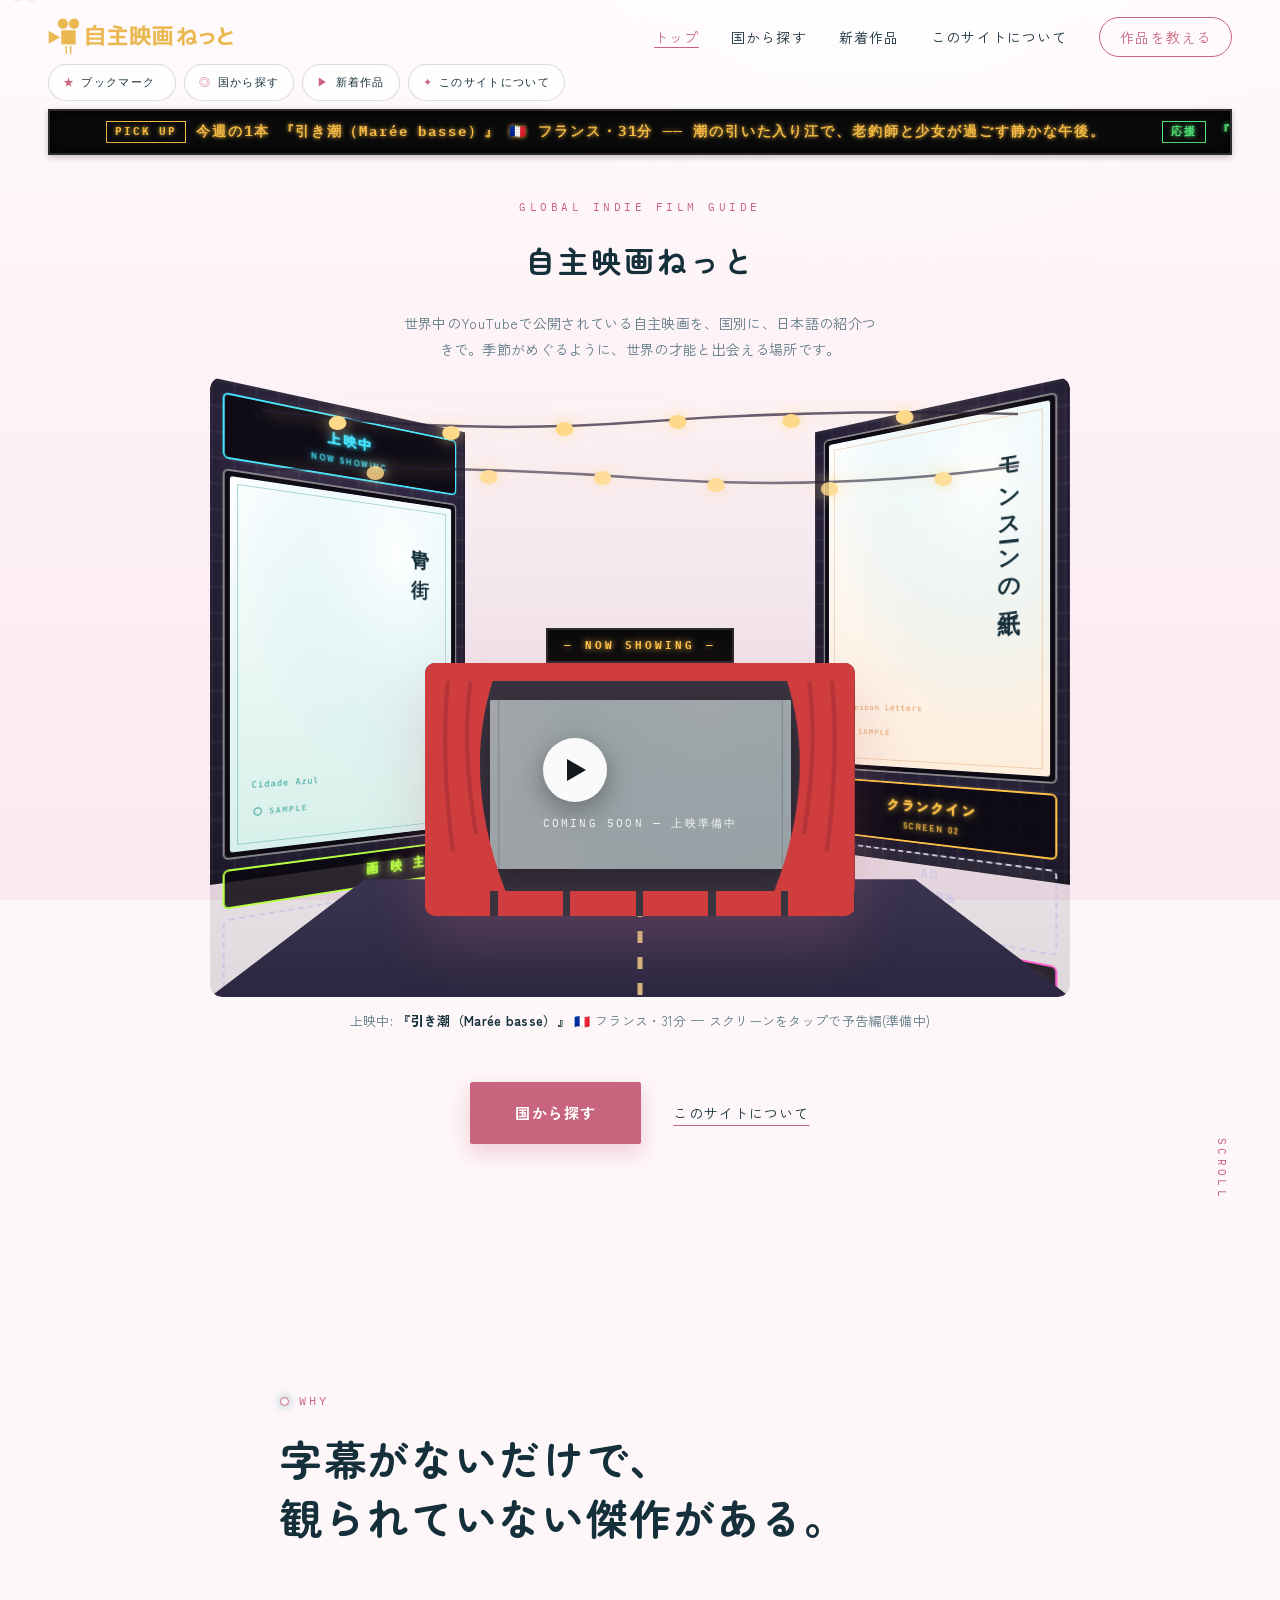
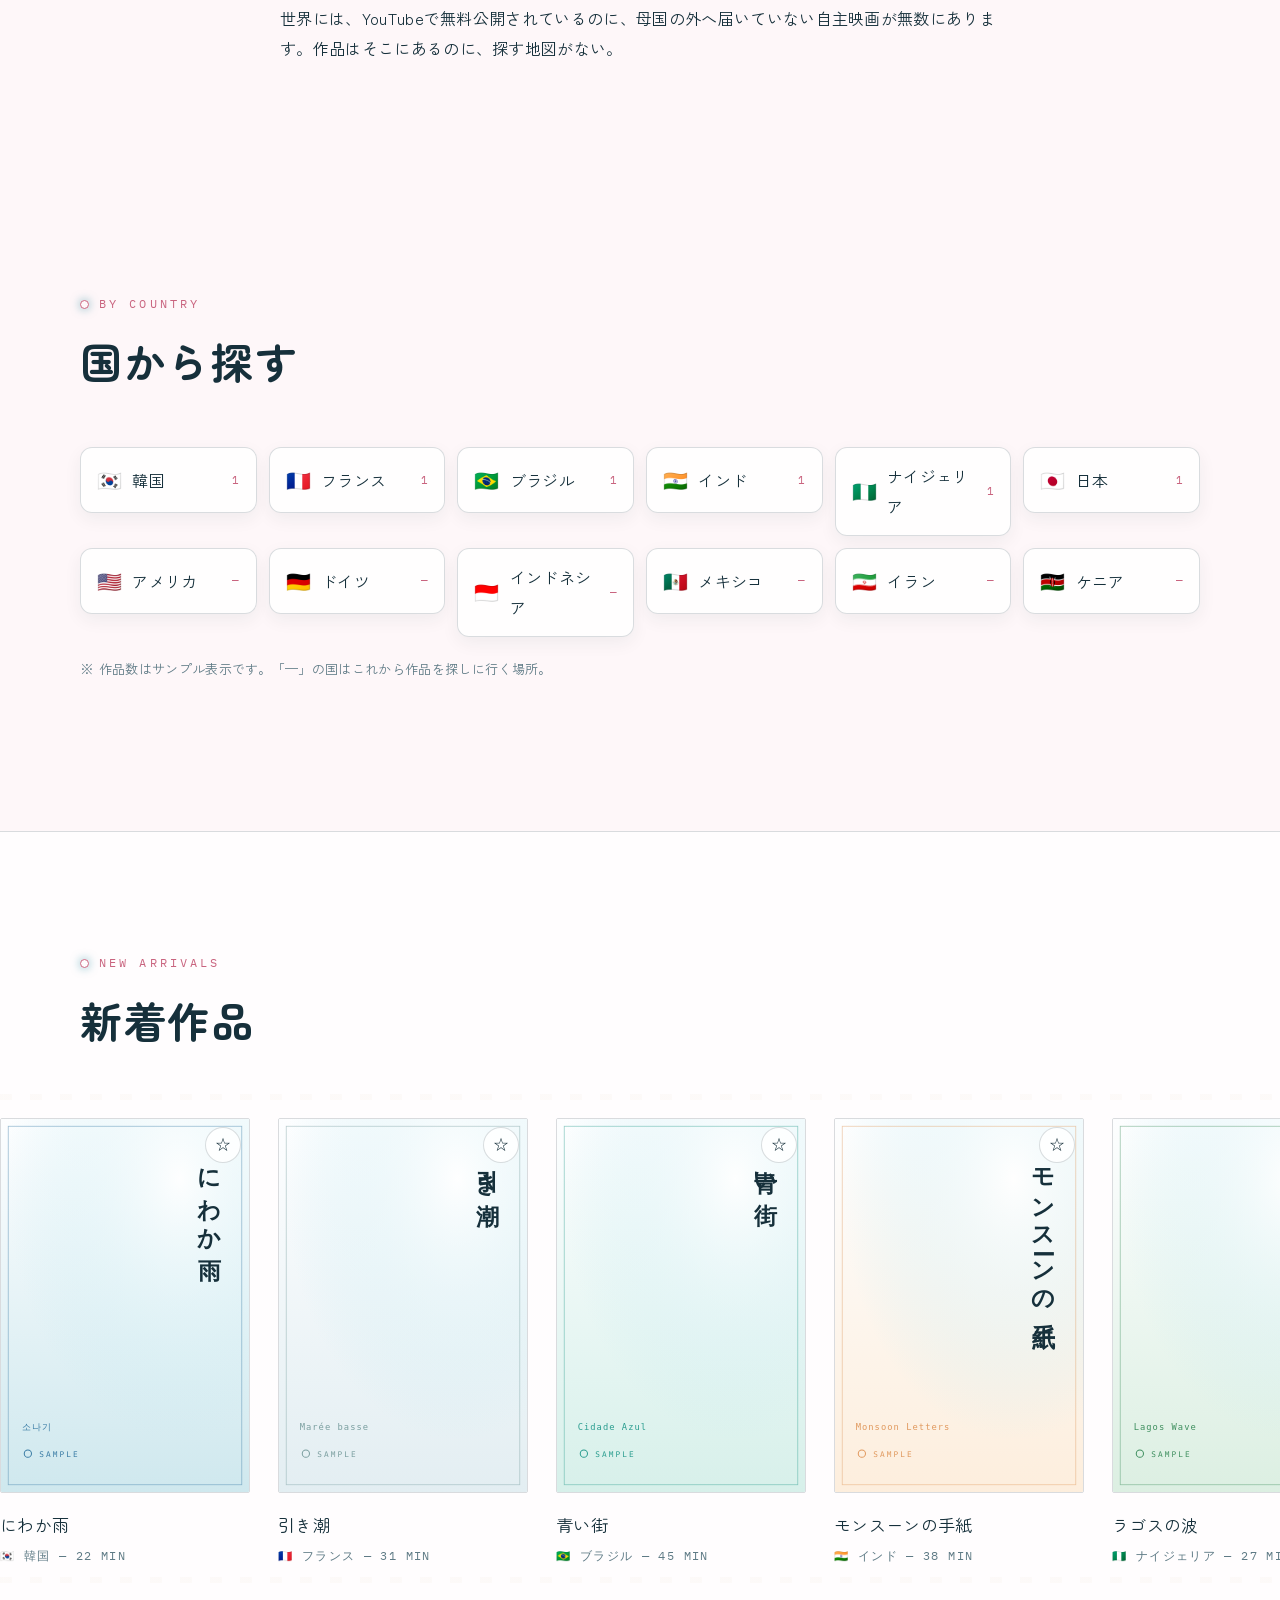
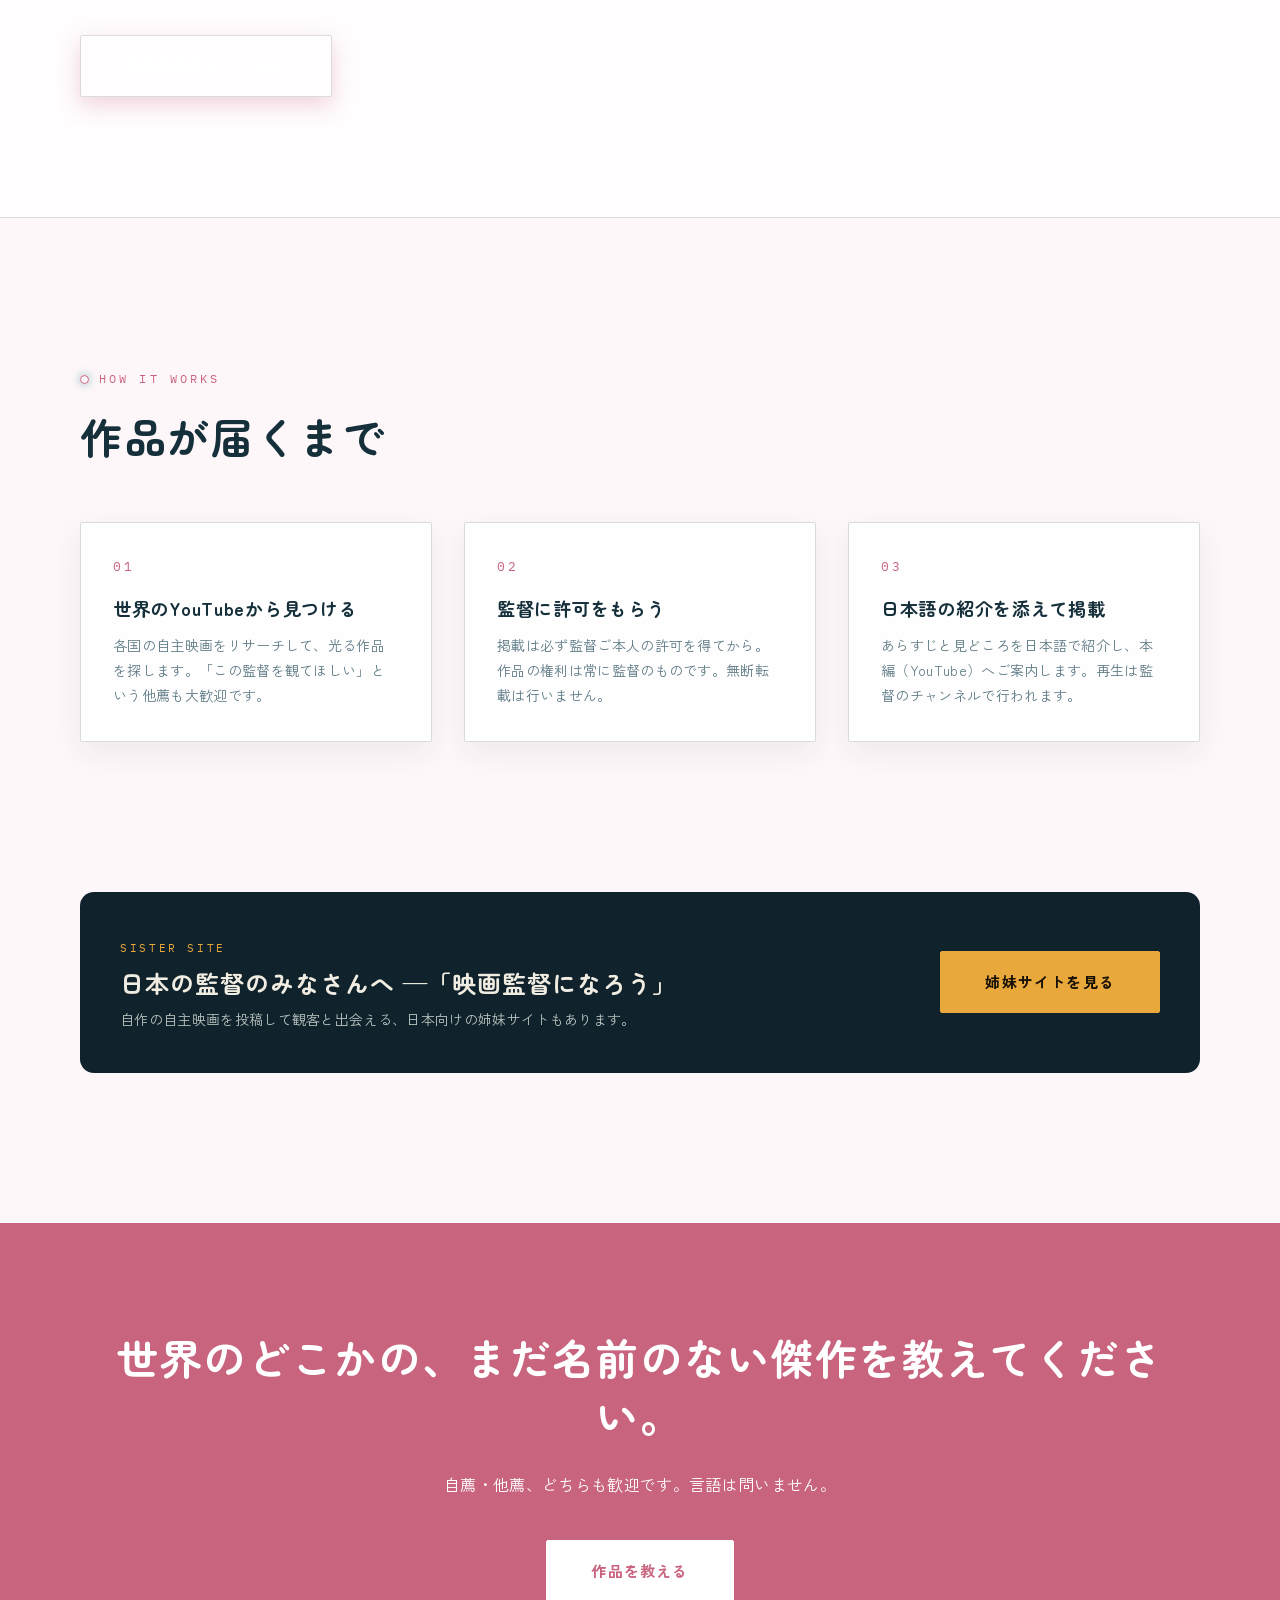
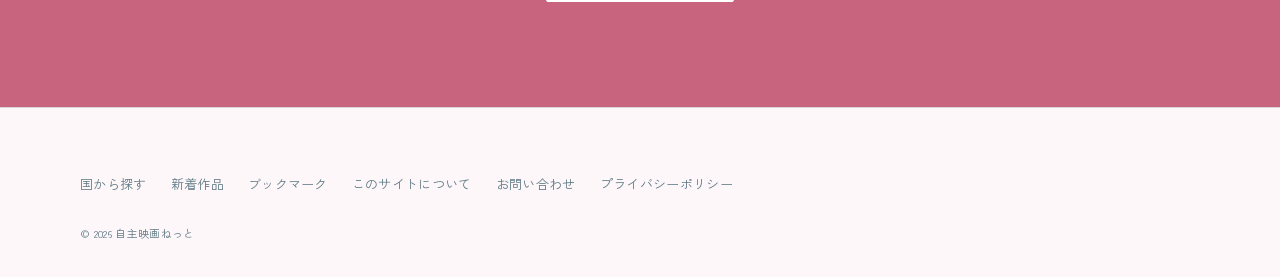
==== commit 9b2ca295: "Add files via upload" ====
--- a/index.html
+++ b/index.html
@@ -49,23 +49,47 @@
 
   <main>
     <!-- ヒーロー: 海面のきらめき(シグネチャー) -->
-    <section class="hero" data-season="spring">
+    <section class="hero town" data-season="spring">
       <div class="hero__beam" aria-hidden="true"></div>
       <canvas class="hero__dust" aria-hidden="true"></canvas>
       <div class="container hero__inner">
         <p class="hero__en js-reveal">Global Indie Film Guide</p>
         <h1 class="hero__title js-reveal" data-delay="1" data-chars>自主映画ねっと</h1>
         <p class="hero__lead js-reveal" data-delay="2">世界中のYouTubeで公開されている自主映画を、国別に、日本語の紹介つきで。季節がめぐるように、世界の才能と出会える場所です。</p>
-        <div class="theater js-reveal" data-delay="2" id="pickup-theater">
-          <p class="theater__label">— NOW SHOWING —</p>
-          <div class="theater__stage">
-            <span class="curtain curtain--l" aria-hidden="true"></span>
-            <span class="curtain curtain--r" aria-hidden="true"></span>
-            <div class="theater__screen"></div>
-            <span class="theater__seats" aria-hidden="true"></span>
-          </div>
-          <p class="theater__caption"></p>
-        </div>
+        <div class="town__scene js-reveal" data-delay="2" aria-label="バーチャル自主映画タウン(イメージ)">
+          <span class="town__lights" aria-hidden="true"></span>
+          <span class="town__lights town__lights--2" aria-hidden="true"></span>
+
+          <div class="town__wall town__wall--l" aria-hidden="false">
+            <span class="sign sign--cyan sign--flicker">上映中<small>NOW SHOWING</small></span>
+            <a class="sign sign--poster" href="works.html"><img src="film-br.svg" alt="青い街のポスター(サンプル)" width="960" height="1440"></a>
+            <span class="sign sign--lime sign--v">自主映画</span>
+            <a class="sign sign--ad" href="contact.html"><strong>AD</strong>ここに貴社の広告<br>→ 募集中</a>
+            <span class="sign sign--pink sign--flicker2 sign--hide-sp">24H FILM</span>
+          </div>
+
+          <div class="town__wall town__wall--r">
+            <a class="sign sign--poster" href="works.html"><img src="film-in.svg" alt="モンスーンの手紙のポスター(サンプル)" width="960" height="1440"></a>
+            <span class="sign sign--amber sign--flicker2">クランクイン<small>SCREEN 02</small></span>
+            <a class="sign sign--ad" href="contact.html"><strong>AD</strong>ネオン看板<br>スポンサー募集</a>
+            <span class="sign sign--pink sign--v">映画のまち</span>
+            <span class="sign sign--cyan sign--flicker sign--hide-sp">FILM ★ TOWN</span>
+          </div>
+
+          <div class="theater" id="pickup-theater">
+            <p class="theater__label">— NOW SHOWING —</p>
+            <div class="theater__stage">
+              <span class="curtain curtain--l" aria-hidden="true"></span>
+              <span class="curtain curtain--r" aria-hidden="true"></span>
+              <div class="theater__screen"></div>
+              <span class="theater__seats" aria-hidden="true"></span>
+            </div>
+            <p class="theater__caption"></p>
+          </div>
+
+          <span class="town__street" aria-hidden="true"></span>
+        </div>
+        <p class="town__caption js-reveal">上映中: <strong>『引き潮（Marée basse）』</strong> 🇫🇷 フランス・31分 — スクリーンをタップで予告編(準備中)</p>
         <div class="hero__actions js-reveal" data-delay="3">
           <a class="button" href="countries.html">国から探す</a>
           <a class="hero__sub-link" href="about.html">このサイトについて</a>
--- a/uminet.css
+++ b/uminet.css
@@ -1213,3 +1213,138 @@
   text-shadow: 0 0 4px currentColor;   /* にじみ控えめでシャープに */
 }
 .ticker__track .tk-item { text-shadow: 0 0 4px currentColor; }
+
+/* ---------- 20. バーチャル自主映画タウン(v3.0) ---------- */
+.town__scene {
+  position: relative;
+  height: min(78svh, 620px);
+  margin-top: 14px;
+  perspective: 900px;
+  overflow: hidden;
+  border-radius: 12px;
+  background: linear-gradient(180deg, transparent 0%, rgba(30, 24, 44, 0.06) 55%, rgba(30, 24, 44, 0.14) 100%);
+}
+/* 左右のビルの壁(奥へ続く) */
+.town__wall {
+  position: absolute; top: 0; bottom: 18%;
+  width: 34%;
+  display: flex; flex-direction: column; gap: 10px;
+  padding: 12px;
+  background:
+    repeating-linear-gradient(180deg, rgba(255,255,255,0.05) 0 3px, transparent 3px 26px),
+    repeating-linear-gradient(90deg, rgba(255,255,255,0.04) 0 3px, transparent 3px 22px),
+    linear-gradient(180deg, #322a46, #241f33);
+  box-shadow: inset 0 0 40px rgba(0, 0, 0, 0.45);
+}
+.town__wall--l { left: 0; transform: rotateY(42deg); transform-origin: left center; }
+.town__wall--r { right: 0; transform: rotateY(-42deg); transform-origin: right center; }
+
+/* 看板 */
+.sign {
+  display: block;
+  text-align: center;
+  padding: 8px 6px;
+  border-radius: 6px;
+  text-decoration: none;
+  font-weight: 700;
+  letter-spacing: 0.08em;
+  border: 2px solid currentColor;
+  background: rgba(10, 8, 16, 0.85);
+  text-shadow: 0 0 8px currentColor, 0 0 2px currentColor;
+  box-shadow: 0 0 12px rgb(from currentColor r g b / 0.35), inset 0 0 10px rgba(0,0,0,0.6);
+}
+.sign--cyan { color: #46e6ff; }
+.sign--pink { color: #ff5fd0; }
+.sign--lime { color: #b6ff42; }
+.sign--amber { color: #ffc247; }
+.sign--flicker { animation: neonFlicker 6s infinite; }
+.sign--flicker2 { animation: neonFlicker 8s 2.4s infinite; }
+@keyframes neonFlicker {
+  0%, 100% { opacity: 1; }
+  88% { opacity: 1; }
+  89% { opacity: 0.4; }
+  90% { opacity: 1; }
+  93% { opacity: 0.6; }
+  94% { opacity: 1; }
+}
+.sign--v { writing-mode: vertical-rl; padding: 10px 6px; margin-inline: auto; font-size: 15px; }
+.sign small { display: block; font-size: 9px; letter-spacing: 0.2em; opacity: 0.8; }
+
+/* ポスター看板(実作品) */
+.sign--poster { padding: 5px; border-color: rgba(255, 255, 255, 0.5); color: #fff; }
+.sign--poster img { width: 100%; aspect-ratio: 2/3; object-fit: cover; border-radius: 3px; display: block; }
+
+/* 広告募集枠(スポンサー販売) */
+.sign--ad {
+  color: #cfc6e6;
+  border-style: dashed;
+  background: rgba(255, 255, 255, 0.06);
+  text-shadow: none; box-shadow: none;
+  font-size: 11px;
+}
+.sign--ad strong { display: block; font-size: 13px; letter-spacing: 0.14em; }
+
+/* 頭上のストリングライト(提灯) */
+.town__lights {
+  position: absolute; left: 6%; right: 6%; top: 4%;
+  height: 60px; z-index: 3; pointer-events: none;
+  background: url("data:image/svg+xml,%3Csvg xmlns='http://www.w3.org/2000/svg' viewBox='0 0 600 60' preserveAspectRatio='none'%3E%3Cpath d='M0 8 Q 150 34 300 20 T 600 12' stroke='rgba(40,32,56,0.7)' stroke-width='2.5' fill='none'/%3E%3Cg fill='%23ffd98a'%3E%3Ccircle cx='60' cy='21' r='7'/%3E%3Ccircle cx='150' cy='31' r='7'/%3E%3Ccircle cx='240' cy='27' r='7'/%3E%3Ccircle cx='330' cy='20' r='7'/%3E%3Ccircle cx='420' cy='19' r='7'/%3E%3Ccircle cx='510' cy='15' r='7'/%3E%3C/g%3E%3C/svg%3E") no-repeat center / 100% 100%;
+  filter: drop-shadow(0 0 8px rgba(255, 217, 138, 0.75));
+}
+.town__lights--2 { top: 13%; transform: scaleX(-1); opacity: 0.85; }
+
+/* 通り(奥へ収束するアスファルト) */
+.town__street {
+  position: absolute; left: 0; right: 0; bottom: 0; height: 19%;
+  background: linear-gradient(180deg, #3a3450, #2b2740);
+  clip-path: polygon(0 100%, 100% 100%, 82% 0, 18% 0);
+}
+.town__street::before {
+  content: "";
+  position: absolute; left: 50%; top: 0; bottom: 0; width: 5px;
+  transform: translateX(-50%);
+  background: repeating-linear-gradient(180deg, #ffd98a 0 12px, transparent 12px 26px);
+  opacity: 0.8;
+}
+
+/* 突き当たりのシアター */
+.town .theater {
+  position: absolute; left: 50%; bottom: 11%;
+  transform: translateX(-50%);
+  width: min(58%, 560px);
+  margin: 0; z-index: 2;
+}
+.town .theater__label {
+  display: inline-block;
+  background: #0b0b0c;
+  color: #ffc247;
+  border: 2px solid #2c2c30;
+  padding: 5px 16px;
+  margin-bottom: 0;
+  font-weight: 700;
+  text-shadow: 0 0 6px currentColor;
+}
+.town .theater__caption { display: none; }   /* キャプションは街の外に出す */
+.town__caption { text-align: center; margin-top: 12px; font-size: 13px; color: var(--color-muted); }
+.town__caption strong { color: var(--color-text); }
+
+@media (max-width: 767px) {
+  .town__scene { height: min(70svh, 540px); }
+  .town__wall { width: 38%; gap: 8px; padding: 8px; }
+  .sign { font-size: 11px; padding: 6px 4px; }
+  .sign--v { font-size: 12px; }
+  .sign--hide-sp { display: none; }
+  .town .theater { width: 74%; bottom: 12%; }
+}
+html.is-motion-off .sign--flicker, html.is-motion-off .sign--flicker2 { animation: none; }
+
+/* ---------- 20b. タウン崩れ修正 ---------- */
+.town__scene { clip-path: inset(0 round 12px); }  /* 3D壁のはみ出しを強制クリップ */
+.town .theater { width: min(50%, 520px); bottom: 13%; }
+@media (max-width: 767px) {
+  .town__wall { width: 33%; }
+  .town__wall--l { transform: rotateY(35deg); }
+  .town__wall--r { transform: rotateY(-35deg); }
+  .town .theater { width: 62%; bottom: 14%; }
+  .town__scene { height: min(64svh, 500px); }
+}
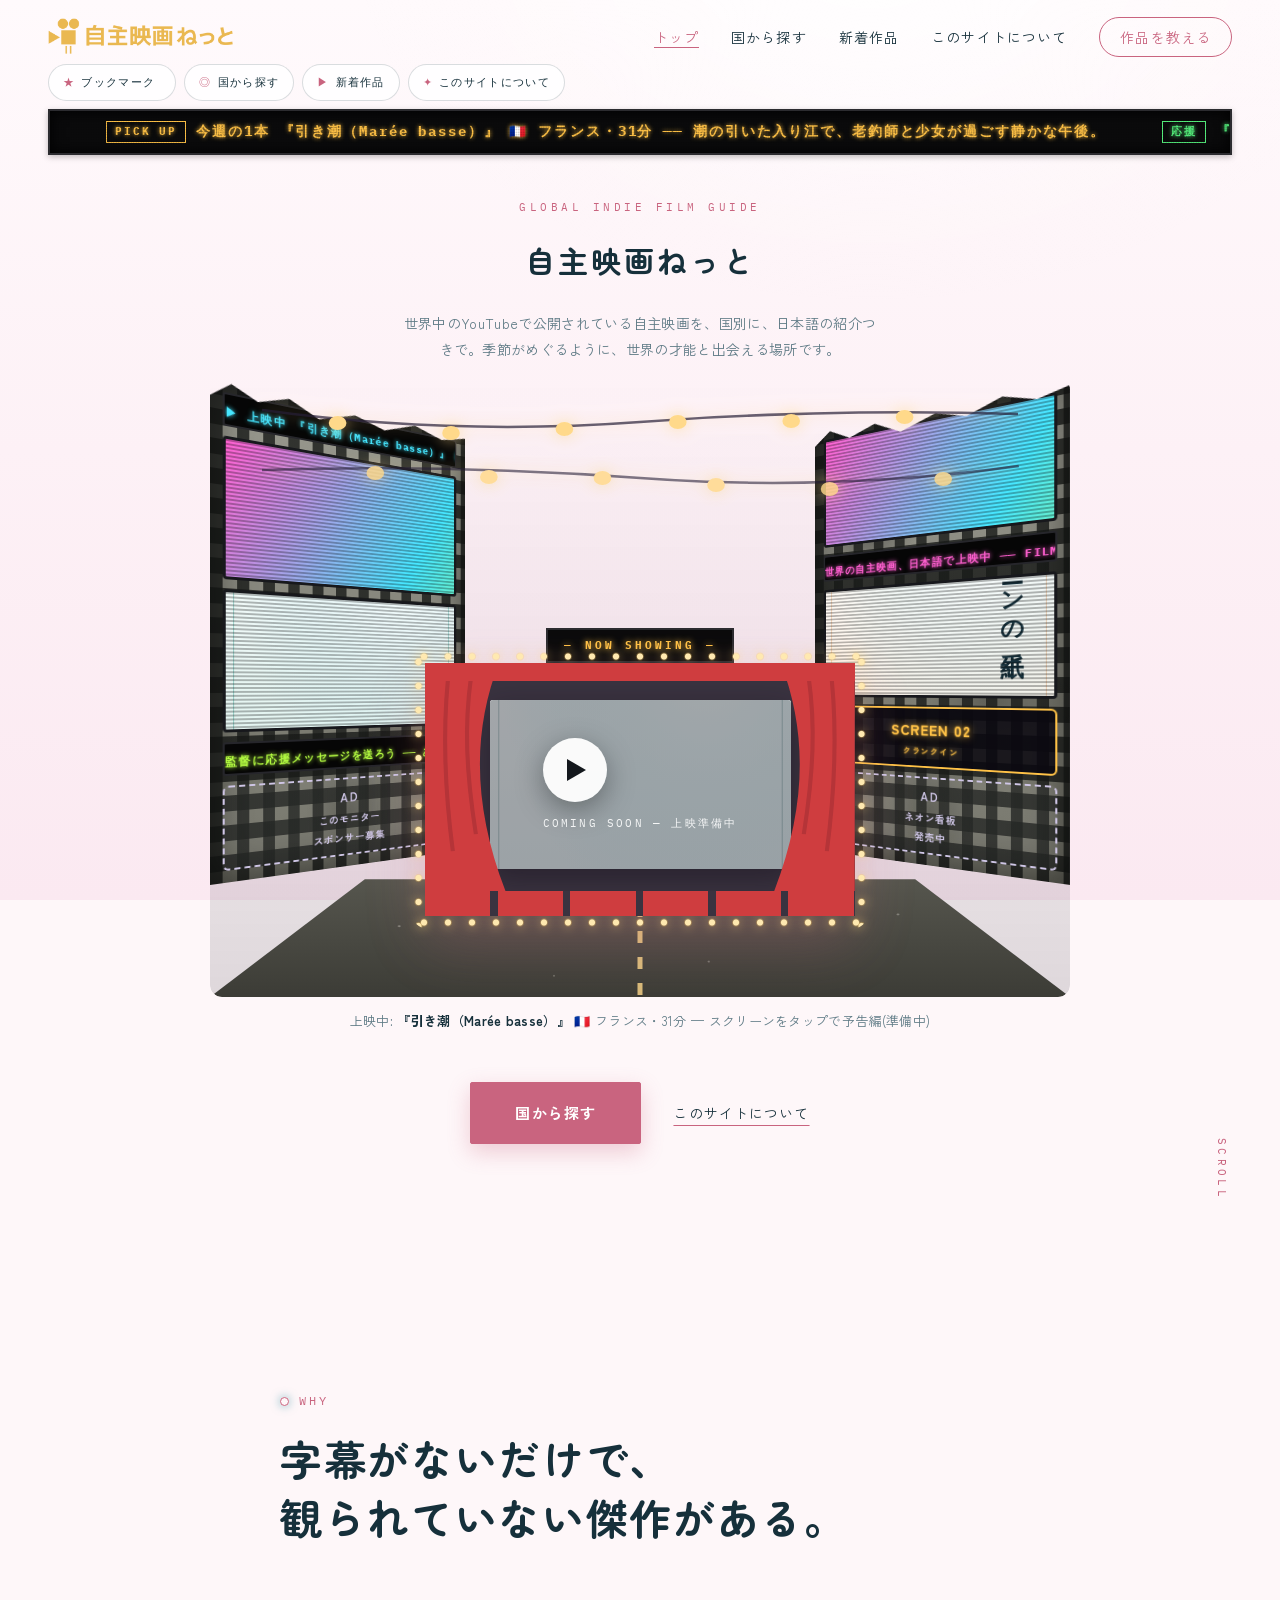
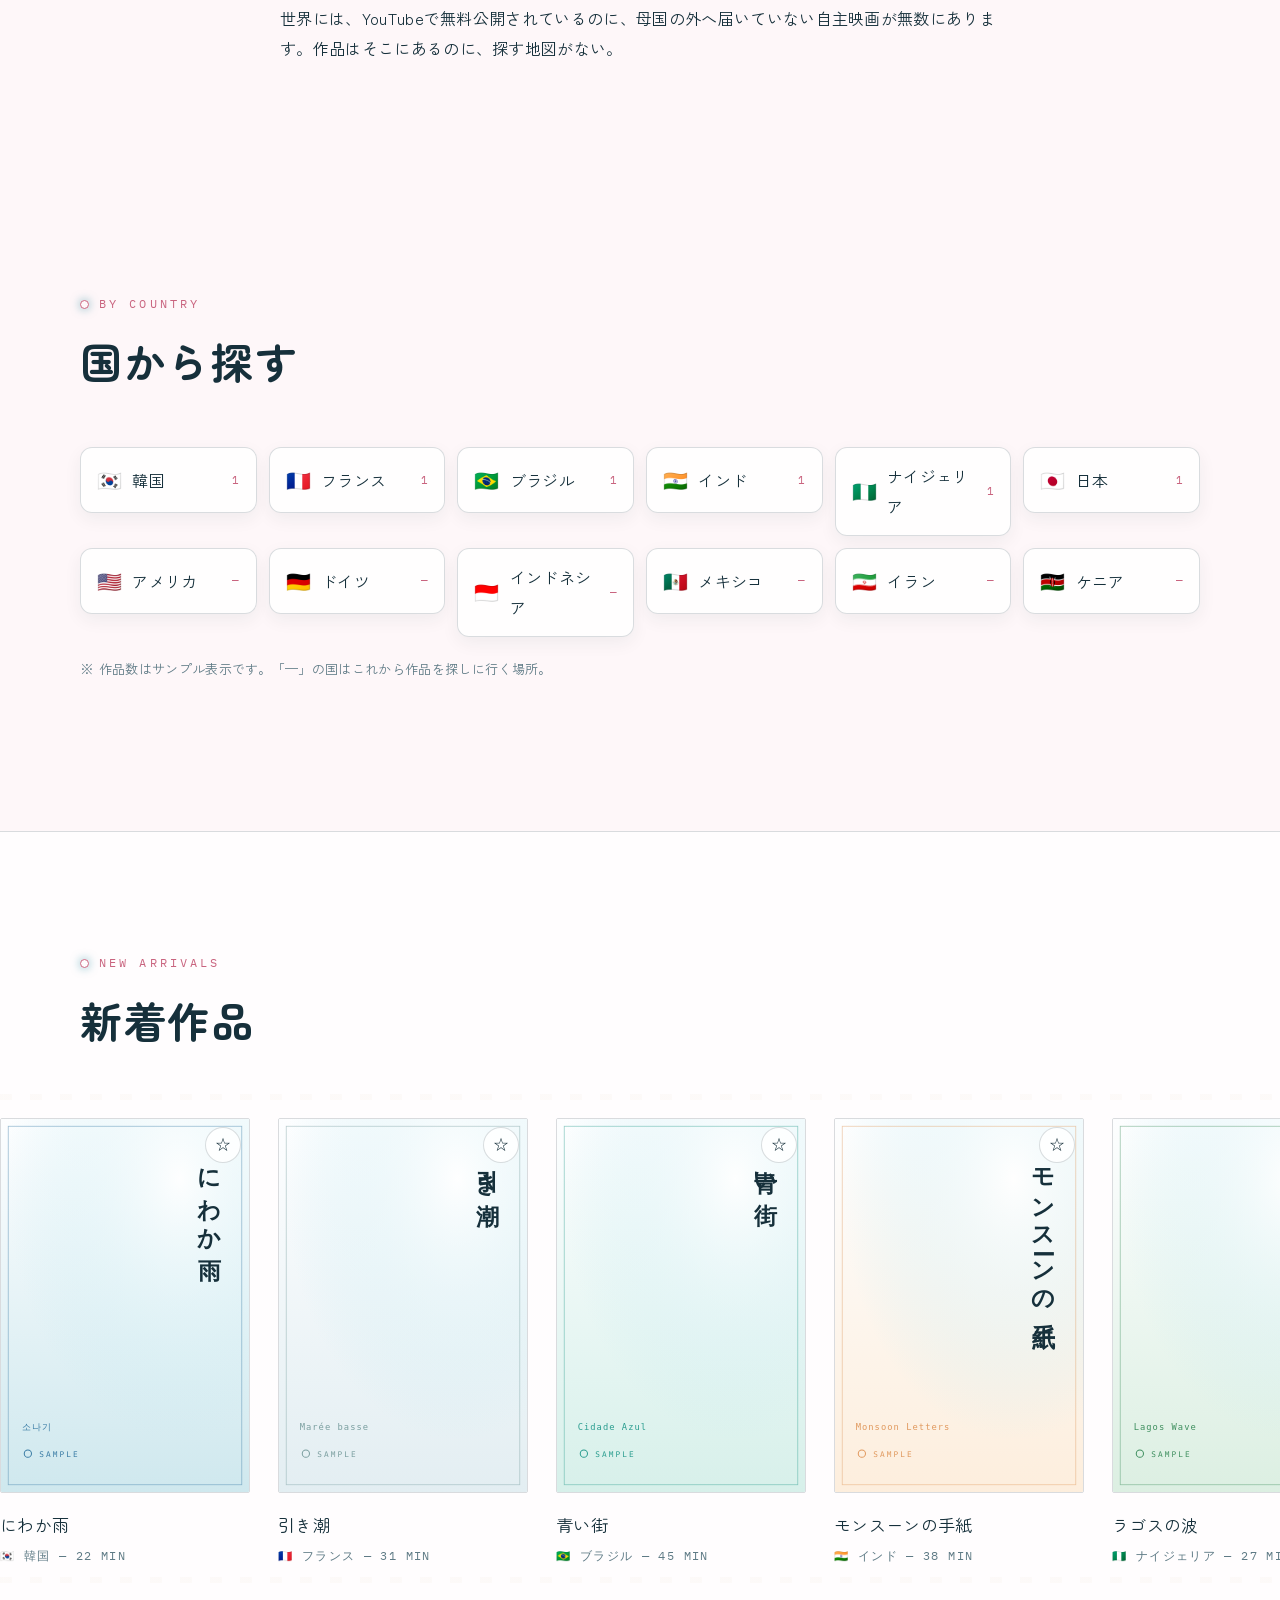
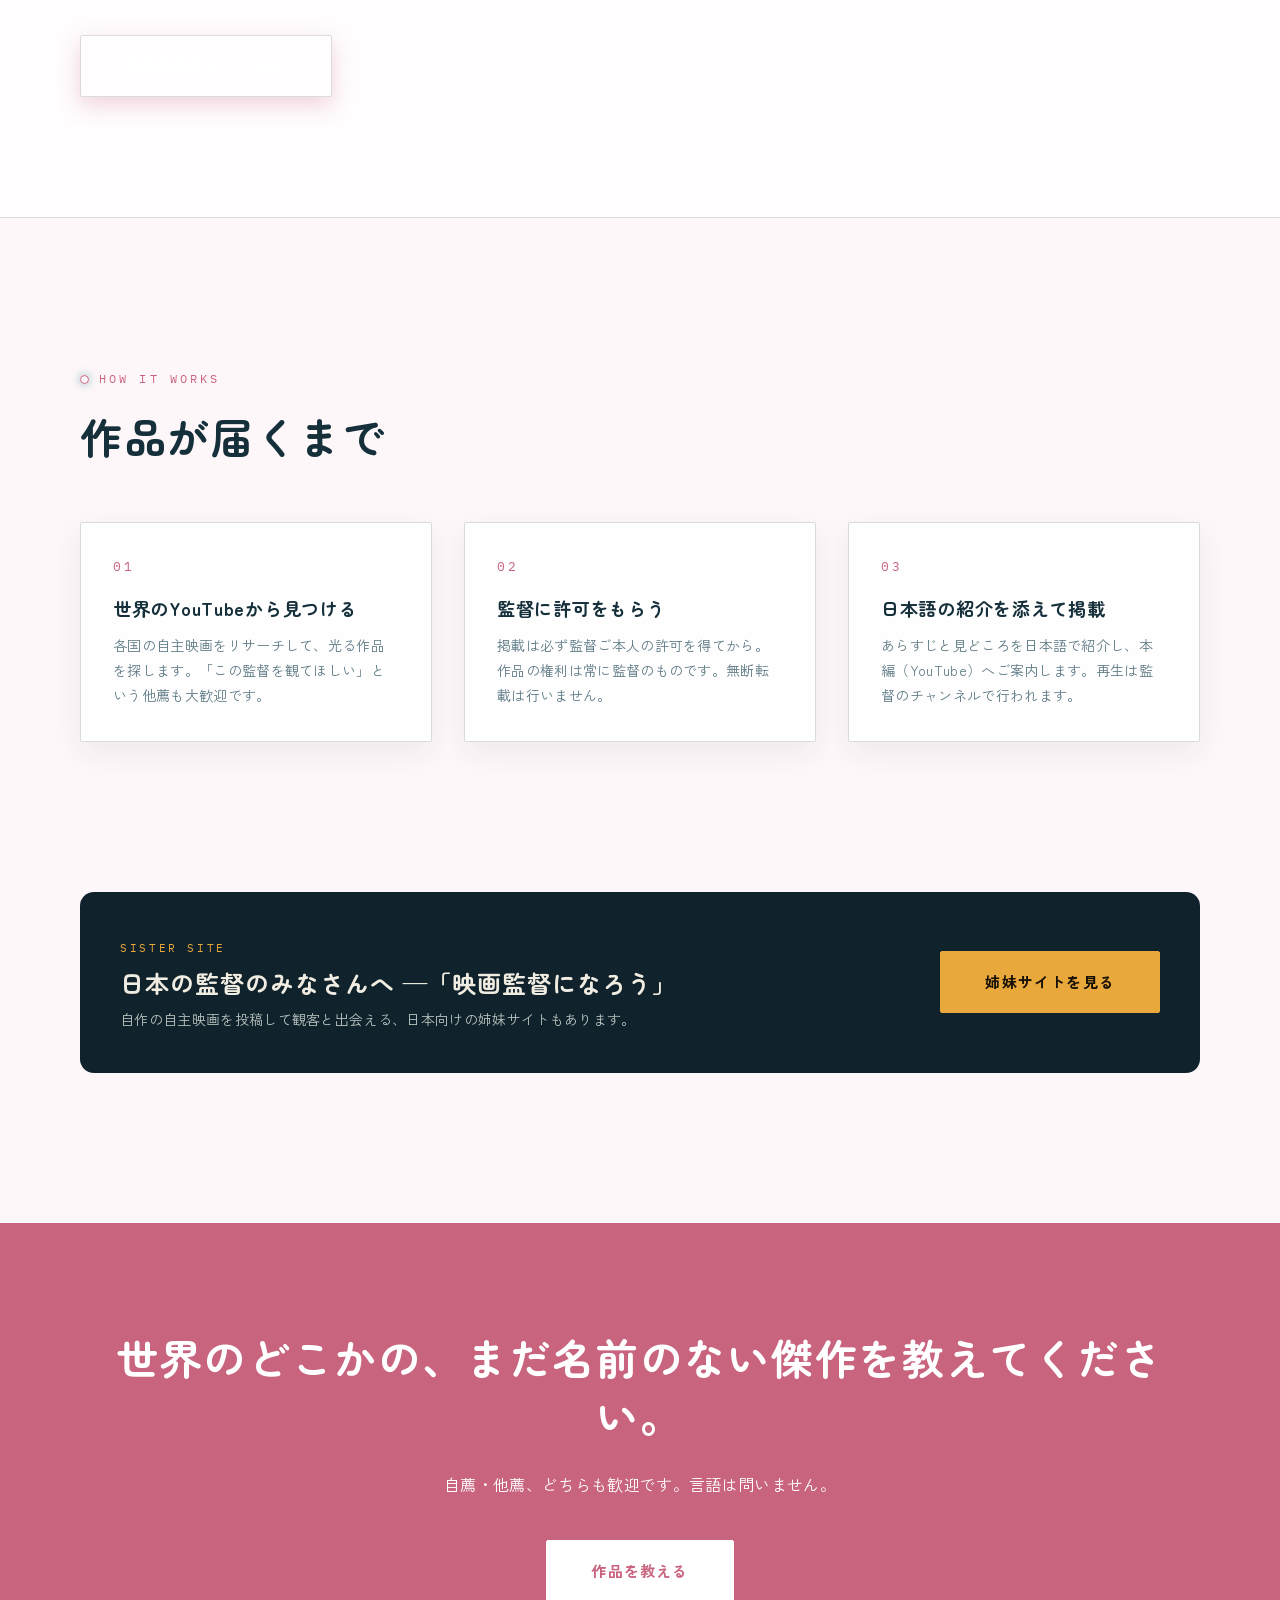
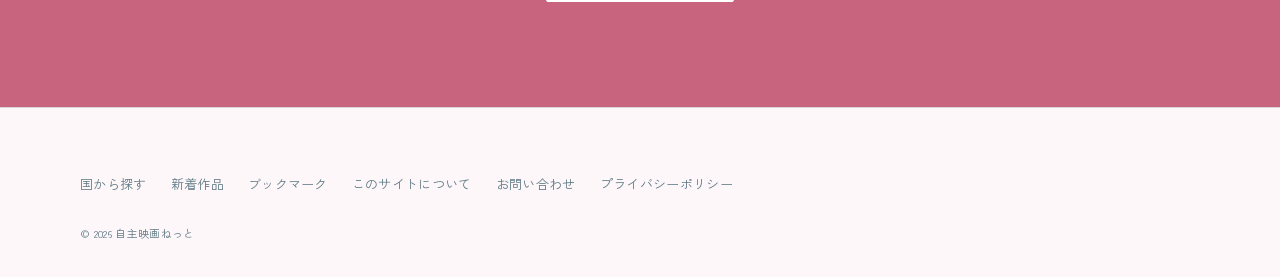
==== commit 54f92188: "Add files via upload" ====
--- a/index.html
+++ b/index.html
@@ -61,19 +61,19 @@
           <span class="town__lights town__lights--2" aria-hidden="true"></span>
 
           <div class="town__wall town__wall--l" aria-hidden="false">
-            <span class="sign sign--cyan sign--flicker">上映中<small>NOW SHOWING</small></span>
-            <a class="sign sign--poster" href="works.html"><img src="film-br.svg" alt="青い街のポスター(サンプル)" width="960" height="1440"></a>
-            <span class="sign sign--lime sign--v">自主映画</span>
-            <a class="sign sign--ad" href="contact.html"><strong>AD</strong>ここに貴社の広告<br>→ 募集中</a>
-            <span class="sign sign--pink sign--flicker2 sign--hide-sp">24H FILM</span>
+            <span class="sign sign--marquee sign--cyan"><span class="mq">▶ 上映中 『引き潮（Marée basse）』 🇫🇷 31分 ── 本日のピックアップ</span></span>
+            <span class="sign sign--monitor sign--pink"><span class="scr" aria-hidden="true"></span></span>
+            <a class="sign sign--monitor sign--cyan" href="works.html"><img src="film-br.svg" alt="青い街(サンプル)を上映中のモニター" width="960" height="1440"></a>
+            <span class="sign sign--marquee sign--lime"><span class="mq">監督に応援メッセージを送ろう ── あなたの声が街に流れます</span></span>
+            <a class="sign sign--ad" href="contact.html"><strong>AD</strong>このモニター<br>スポンサー募集</a>
           </div>
 
           <div class="town__wall town__wall--r">
-            <a class="sign sign--poster" href="works.html"><img src="film-in.svg" alt="モンスーンの手紙のポスター(サンプル)" width="960" height="1440"></a>
-            <span class="sign sign--amber sign--flicker2">クランクイン<small>SCREEN 02</small></span>
-            <a class="sign sign--ad" href="contact.html"><strong>AD</strong>ネオン看板<br>スポンサー募集</a>
-            <span class="sign sign--pink sign--v">映画のまち</span>
-            <span class="sign sign--cyan sign--flicker sign--hide-sp">FILM ★ TOWN</span>
+            <span class="sign sign--monitor sign--amber"><span class="scr" aria-hidden="true"></span></span>
+            <span class="sign sign--marquee sign--pink"><span class="mq">世界の自主映画、日本語で上映中 ── FILM TOWN へようこそ</span></span>
+            <a class="sign sign--monitor sign--lime" href="works.html"><img src="film-in.svg" alt="モンスーンの手紙(サンプル)を上映中のモニター" width="960" height="1440"></a>
+            <span class="sign sign--amber sign--flicker2 sign--hide-sp">SCREEN 02<small>クランクイン</small></span>
+            <a class="sign sign--ad" href="contact.html"><strong>AD</strong>ネオン看板<br>発売中</a>
           </div>
 
           <div class="theater" id="pickup-theater">
--- a/uminet.css
+++ b/uminet.css
@@ -1348,3 +1348,106 @@
   .town .theater { width: 62%; bottom: 14%; }
   .town__scene { height: min(64svh, 500px); }
 }
+
+/* ---------- 21. 廃墟ビル×ド派手モニター×ピカピカ映画館(v3.1) ---------- */
+/* 廃墟のコンクリート壁: 暗い窓穴のグリッド+汚れ+崩れた上端 */
+.town__wall {
+  background:
+    radial-gradient(90px 60px at 24% 26%, rgba(30, 30, 26, 0.4), transparent 70%),
+    radial-gradient(120px 70px at 74% 64%, rgba(30, 30, 26, 0.32), transparent 70%),
+    radial-gradient(70px 90px at 50% 88%, rgba(30, 30, 26, 0.3), transparent 70%),
+    repeating-linear-gradient(180deg, rgba(24, 26, 24, 0.8) 0 16px, transparent 16px 30px),
+    repeating-linear-gradient(90deg, rgba(24, 26, 24, 0.8) 0 12px, transparent 12px 26px),
+    linear-gradient(180deg, #9a9a90, #6e6e64);
+  box-shadow: inset 0 0 46px rgba(0, 0, 0, 0.55);
+  clip-path: polygon(0 3.5%, 7% 0.5%, 16% 3%, 27% 1%, 38% 4%, 52% 1.5%, 64% 3.5%, 77% 1%, 89% 3%, 100% 1.5%, 100% 100%, 0 100%);
+}
+
+/* ド派手モニター(2種: 映像風グラデ / ポスター上映) */
+.sign--monitor {
+  padding: 0; overflow: hidden; position: relative;
+  aspect-ratio: 16 / 10;
+  background: #000;
+  border: 3px solid #17181c; border-radius: 4px;
+  box-shadow: 0 0 18px rgb(from currentColor r g b / 0.5);
+}
+.sign--monitor .scr {
+  position: absolute; inset: 0;
+  background: linear-gradient(120deg, #ff5fd0, #46e6ff, #b6ff42, #ffc247, #ff5fd0);
+  background-size: 320% 320%;
+  animation: monitorFlow 6s linear infinite alternate;
+}
+.sign--monitor img { position: absolute; inset: 0; width: 100%; height: 100%; object-fit: cover; }
+.sign--monitor::after {
+  content: "";
+  position: absolute; inset: 0;
+  background: repeating-linear-gradient(180deg, rgba(0,0,0,0.28) 0 2px, transparent 2px 4px);
+  animation: monitorFlicker 4.6s infinite;
+  pointer-events: none;
+}
+@keyframes monitorFlow {
+  from { background-position: 0% 0%; filter: hue-rotate(0deg); }
+  to { background-position: 100% 100%; filter: hue-rotate(70deg); }
+}
+@keyframes monitorFlicker {
+  0%, 100% { opacity: 1; } 91% { opacity: 1; } 92% { opacity: 0.55; } 93% { opacity: 1; }
+}
+
+/* 流れるミニ電光掲示板 */
+.sign--marquee {
+  padding: 0; overflow: hidden;
+  background: #060606;
+  border: 2px solid #26262b; border-radius: 3px;
+  box-shadow: inset 0 0 8px #000, 0 0 12px rgb(from currentColor r g b / 0.4);
+}
+.sign--marquee .mq {
+  display: inline-block; white-space: nowrap;
+  padding: 6px 0;
+  font-family: var(--font-mono); font-weight: 700; font-size: 11.5px; letter-spacing: 0.12em;
+  animation: mqMove 11s linear infinite;
+  text-shadow: 0 0 5px currentColor;
+}
+@keyframes mqMove { from { transform: translateX(105%); } to { transform: translateX(-105%); } }
+
+/* 通りも廃墟の色に(瓦礫の粒) */
+.town__street {
+  background:
+    radial-gradient(3px 2px at 22% 40%, rgba(230,228,220,0.5), transparent 70%),
+    radial-gradient(2.5px 2px at 58% 70%, rgba(230,228,220,0.4), transparent 70%),
+    radial-gradient(3px 2px at 80% 30%, rgba(230,228,220,0.45), transparent 70%),
+    radial-gradient(2px 2px at 40% 82%, rgba(230,228,220,0.4), transparent 70%),
+    linear-gradient(180deg, #56564e, #3c3c36);
+}
+
+/* ピカピカ映画館: 電球のマーキーが追いかけ点滅+金の照り */
+.town .theater__stage {
+  overflow: visible;
+  animation: stageGlow 2.6s ease-in-out infinite alternate;
+}
+.town .theater__stage::after {
+  content: "";
+  position: absolute; inset: -13px;
+  border-radius: 16px;
+  pointer-events: none;
+  background:
+    radial-gradient(circle, #ffe9b0 2.6px, rgba(255, 200, 90, 0.25) 3.6px, transparent 4.6px) 0 0 / 24px 13px repeat-x,
+    radial-gradient(circle, #ffe9b0 2.6px, rgba(255, 200, 90, 0.25) 3.6px, transparent 4.6px) 0 100% / 24px 13px repeat-x,
+    radial-gradient(circle, #ffe9b0 2.6px, rgba(255, 200, 90, 0.25) 3.6px, transparent 4.6px) 0 0 / 13px 24px repeat-y,
+    radial-gradient(circle, #ffe9b0 2.6px, rgba(255, 200, 90, 0.25) 3.6px, transparent 4.6px) 100% 0 / 13px 24px repeat-y;
+  filter: drop-shadow(0 0 6px rgba(255, 214, 120, 0.9));
+  animation: bulbChase 0.9s steps(2) infinite;
+}
+@keyframes bulbChase {
+  to {
+    background-position: 24px 0, -24px 100%, 0 -24px, 100% 24px;
+  }
+}
+@keyframes stageGlow {
+  from { box-shadow: 0 0 26px rgba(255, 205, 100, 0.4), 0 24px 56px rgba(20, 14, 24, 0.4); }
+  to { box-shadow: 0 0 46px rgba(255, 215, 120, 0.75), 0 24px 56px rgba(20, 14, 24, 0.4); }
+}
+html.is-motion-off .sign--monitor .scr,
+html.is-motion-off .sign--monitor::after,
+html.is-motion-off .sign--marquee .mq,
+html.is-motion-off .town .theater__stage,
+html.is-motion-off .town .theater__stage::after { animation: none !important; }
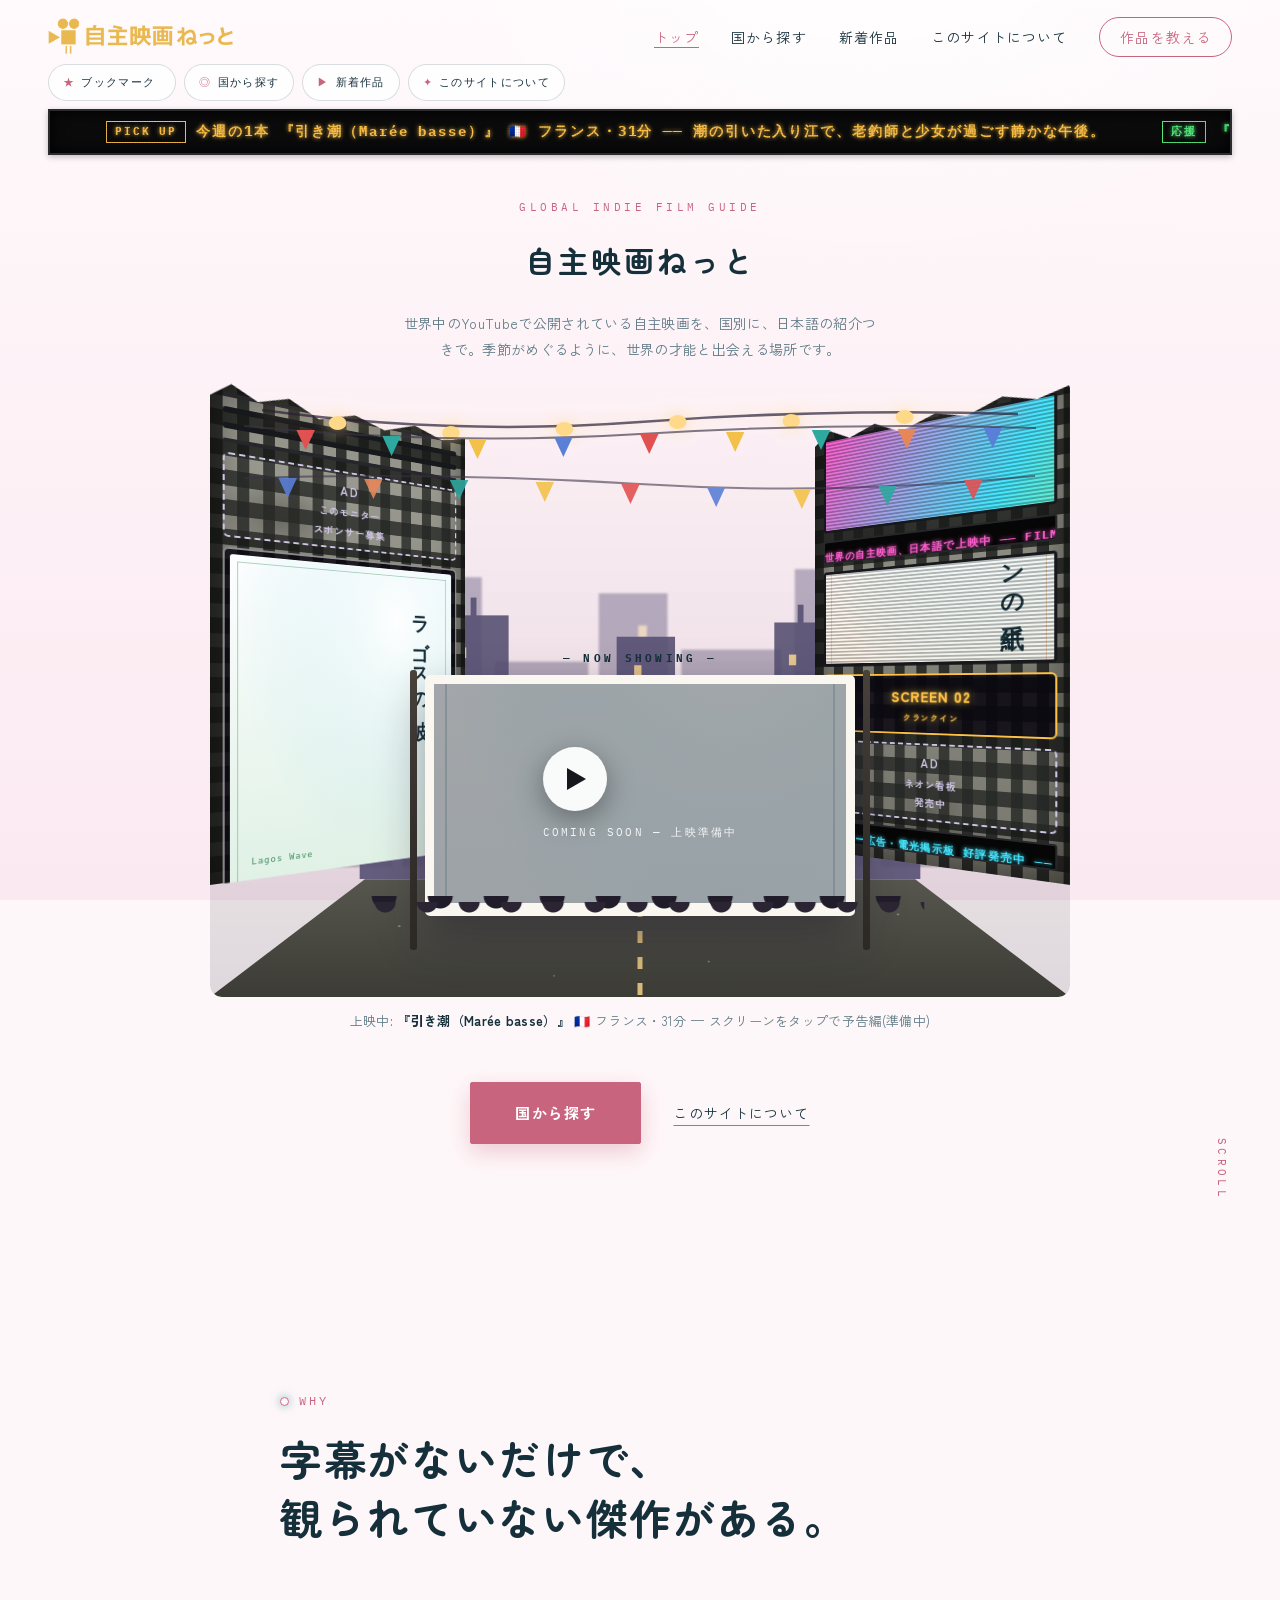
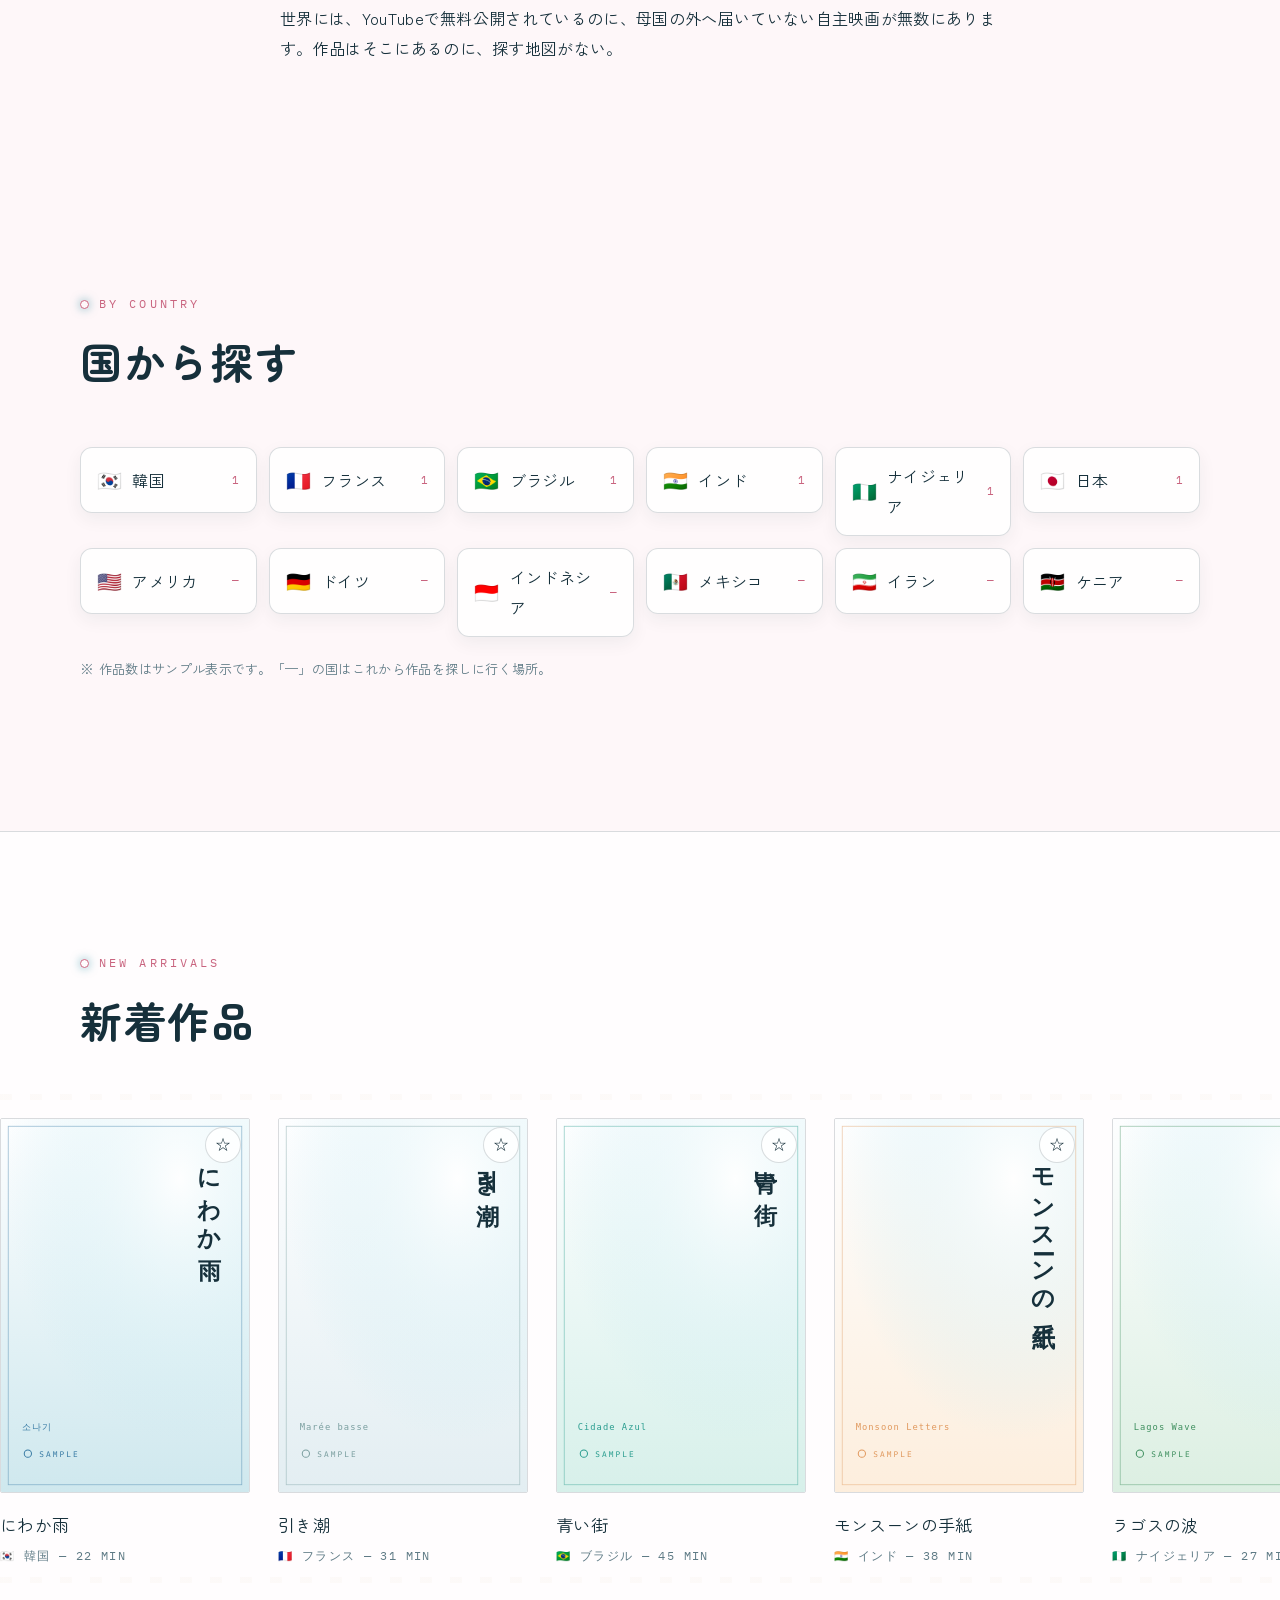
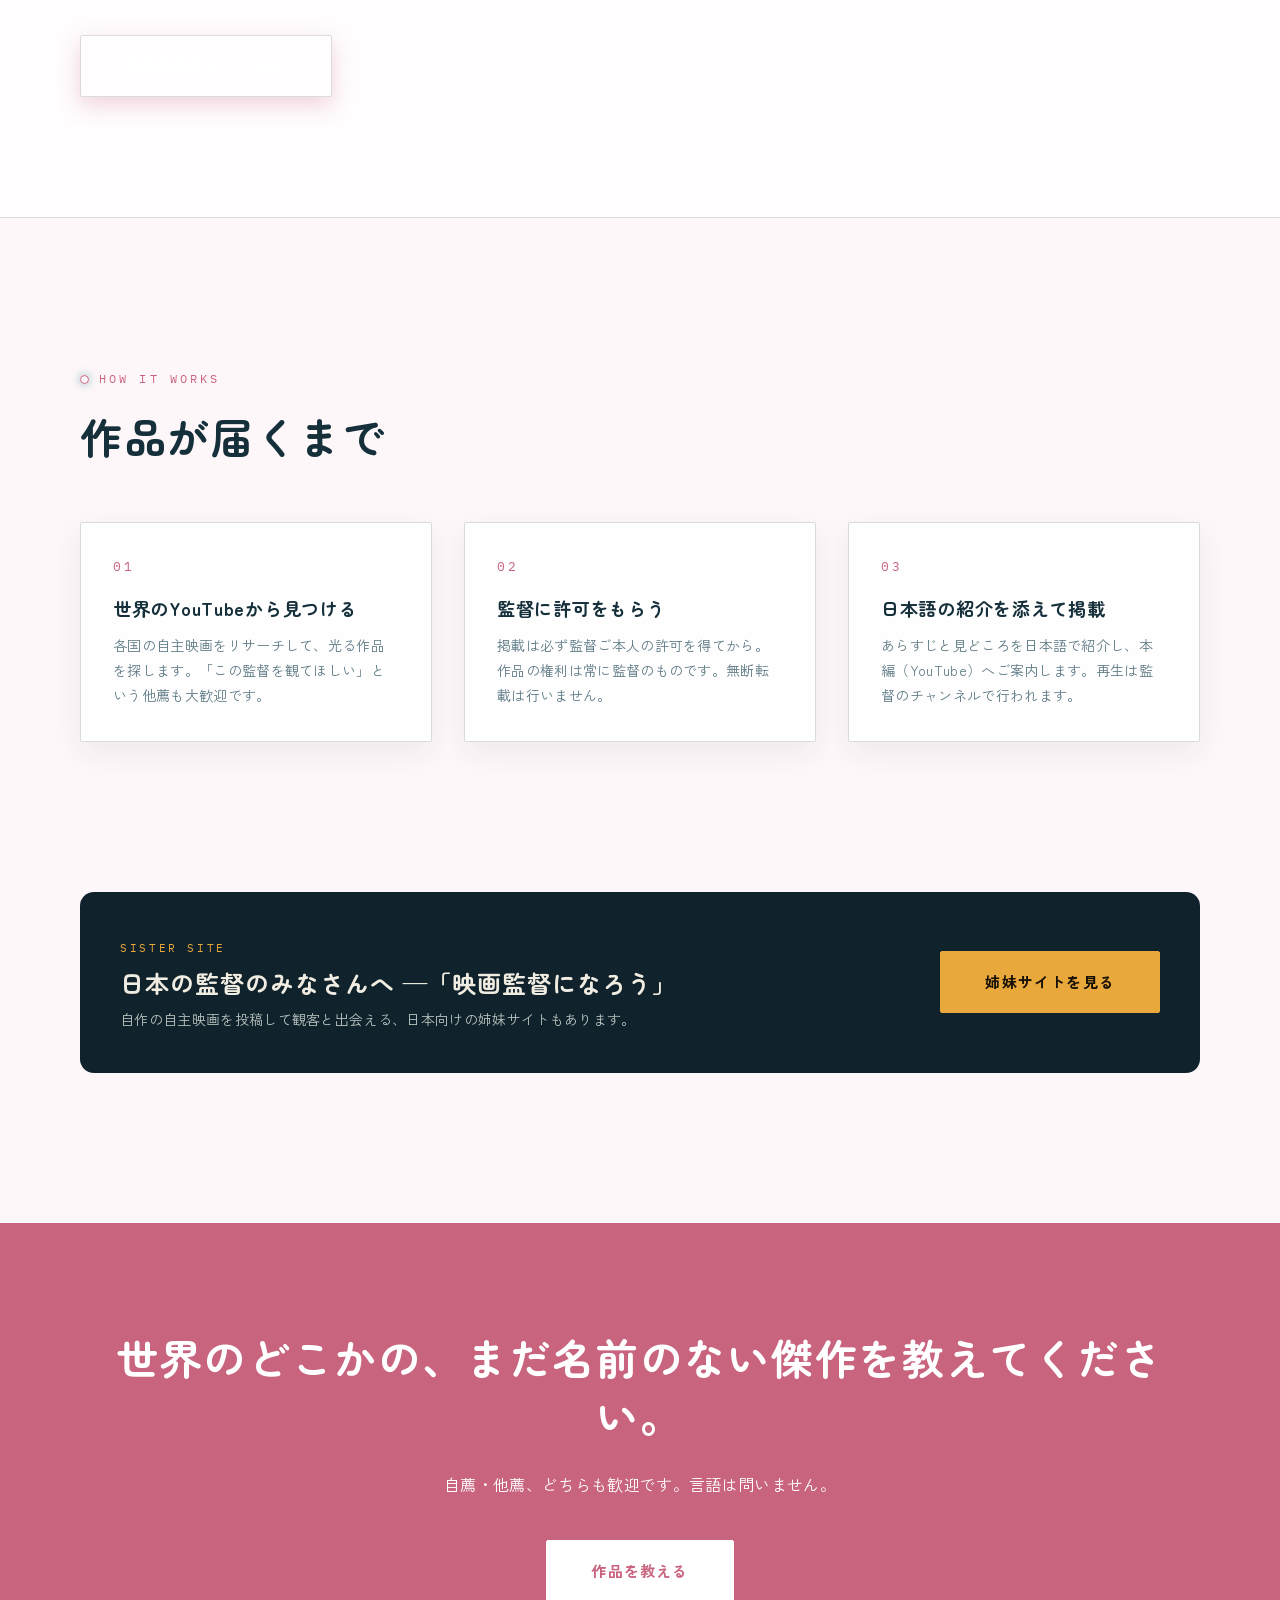
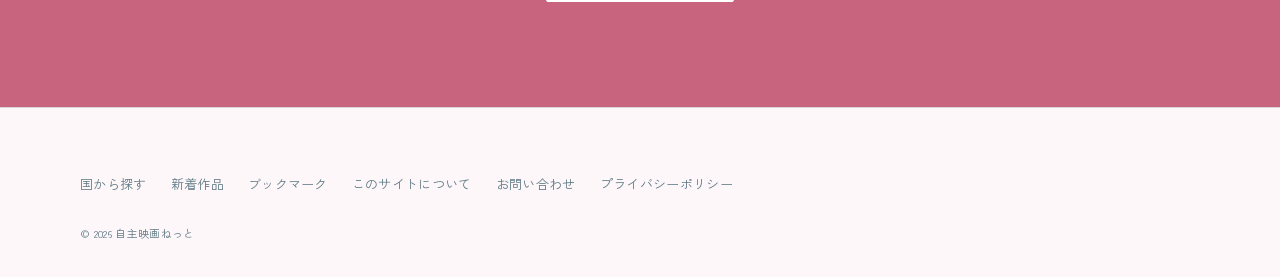
==== commit 25495996: "Add files via upload" ====
--- a/index.html
+++ b/index.html
@@ -57,8 +57,11 @@
         <h1 class="hero__title js-reveal" data-delay="1" data-chars>自主映画ねっと</h1>
         <p class="hero__lead js-reveal" data-delay="2">世界中のYouTubeで公開されている自主映画を、国別に、日本語の紹介つきで。季節がめぐるように、世界の才能と出会える場所です。</p>
         <div class="town__scene js-reveal" data-delay="2" aria-label="バーチャル自主映画タウン(イメージ)">
+          <span class="town__skyline town__skyline--far" aria-hidden="true"></span>
+          <span class="town__skyline" aria-hidden="true"></span>
+          <span class="town__bunting" aria-hidden="true"></span>
+          <span class="town__bunting town__bunting--2" aria-hidden="true"></span>
           <span class="town__lights" aria-hidden="true"></span>
-          <span class="town__lights town__lights--2" aria-hidden="true"></span>
 
           <div class="town__wall town__wall--l" aria-hidden="false">
             <span class="sign sign--marquee sign--cyan"><span class="mq">▶ 上映中 『引き潮（Marée basse）』 🇫🇷 31分 ── 本日のピックアップ</span></span>
@@ -66,6 +69,7 @@
             <a class="sign sign--monitor sign--cyan" href="works.html"><img src="film-br.svg" alt="青い街(サンプル)を上映中のモニター" width="960" height="1440"></a>
             <span class="sign sign--marquee sign--lime"><span class="mq">監督に応援メッセージを送ろう ── あなたの声が街に流れます</span></span>
             <a class="sign sign--ad" href="contact.html"><strong>AD</strong>このモニター<br>スポンサー募集</a>
+            <a class="sign sign--poster sign--hide-sp" href="works.html"><img src="film-ng.svg" alt="ラゴスの波(サンプル)のポスター" width="960" height="1440"></a>
           </div>
 
           <div class="town__wall town__wall--r">
@@ -74,6 +78,7 @@
             <a class="sign sign--monitor sign--lime" href="works.html"><img src="film-in.svg" alt="モンスーンの手紙(サンプル)を上映中のモニター" width="960" height="1440"></a>
             <span class="sign sign--amber sign--flicker2 sign--hide-sp">SCREEN 02<small>クランクイン</small></span>
             <a class="sign sign--ad" href="contact.html"><strong>AD</strong>ネオン看板<br>発売中</a>
+            <span class="sign sign--marquee sign--cyan sign--hide-sp"><span class="mq">ポスター広告・電光掲示板 好評発売中 ── お問い合わせへ</span></span>
           </div>
 
           <div class="theater" id="pickup-theater">
@@ -87,6 +92,7 @@
             <p class="theater__caption"></p>
           </div>
 
+          <span class="town__audience" aria-hidden="true"></span>
           <span class="town__street" aria-hidden="true"></span>
         </div>
         <p class="town__caption js-reveal">上映中: <strong>『引き潮（Marée basse）』</strong> 🇫🇷 フランス・31分 — スクリーンをタップで予告編(準備中)</p>
--- a/uminet.css
+++ b/uminet.css
@@ -1451,3 +1451,79 @@
 html.is-motion-off .sign--marquee .mq,
 html.is-motion-off .town .theater__stage,
 html.is-motion-off .town .theater__stage::after { animation: none !important; }
+
+/* ---------- 22. 野外映画館+奥のビル群(v3.2) ---------- */
+/* 奥に建つビル群のシルエット(窓明かり付き・2層) */
+.town__skyline {
+  position: absolute; left: 16%; right: 16%; bottom: 19%;
+  height: 46%; z-index: 0; pointer-events: none;
+  background: url("data:image/svg+xml,%3Csvg xmlns='http://www.w3.org/2000/svg' viewBox='0 0 400 160' preserveAspectRatio='none'%3E%3Cg fill='%23575072'%3E%3Crect x='8' y='38' width='52' height='122'/%3E%3Crect x='66' y='12' width='44' height='148'/%3E%3Crect x='118' y='52' width='58' height='108'/%3E%3Crect x='184' y='24' width='40' height='136'/%3E%3Crect x='230' y='58' width='54' height='102'/%3E%3Crect x='292' y='16' width='46' height='144'/%3E%3Crect x='344' y='44' width='48' height='116'/%3E%3Crect x='84' y='2' width='4' height='12'/%3E%3Crect x='308' y='6' width='4' height='12'/%3E%3C/g%3E%3Cg fill='%23ffd98a' opacity='0.85'%3E%3Crect x='76' y='30' width='5' height='6'/%3E%3Crect x='90' y='52' width='5' height='6'/%3E%3Crect x='196' y='40' width='5' height='6'/%3E%3Crect x='206' y='72' width='5' height='6'/%3E%3Crect x='302' y='34' width='5' height='6'/%3E%3Crect x='318' y='60' width='5' height='6'/%3E%3Crect x='356' y='66' width='5' height='6'/%3E%3C/g%3E%3Cg fill='%2346e6ff' opacity='0.8'%3E%3Crect x='24' y='60' width='5' height='6'/%3E%3Crect x='138' y='70' width='5' height='6'/%3E%3Crect x='250' y='78' width='5' height='6'/%3E%3C/g%3E%3C/svg%3E") no-repeat bottom / 100% 100%;
+  opacity: 0.9;
+}
+.town__skyline--far {
+  left: 10%; right: 10%; bottom: 21%; height: 52%;
+  filter: blur(1px); opacity: 0.4;
+  transform: scaleX(-1);
+}
+
+/* 三角旗ガーランド(万国旗) */
+.town__bunting {
+  position: absolute; left: 4%; right: 4%; top: 7%;
+  height: 44px; z-index: 4; pointer-events: none;
+  background: url("data:image/svg+xml,%3Csvg xmlns='http://www.w3.org/2000/svg' viewBox='0 0 600 44' preserveAspectRatio='none'%3E%3Cpath d='M0 6 Q 150 26 300 14 T 600 8' stroke='rgba(60,52,70,0.65)' stroke-width='2' fill='none'/%3E%3Cg%3E%3Cpath d='M40 10 l14 0 l-7 20 z' fill='%23e05252'/%3E%3Cpath d='M105 16 l14 0 l-7 20 z' fill='%232fa8a0'/%3E%3Cpath d='M170 19 l14 0 l-7 20 z' fill='%23f3c04a'/%3E%3Cpath d='M235 17 l14 0 l-7 20 z' fill='%235a7fd6'/%3E%3Cpath d='M300 14 l14 0 l-7 20 z' fill='%23e05252'/%3E%3Cpath d='M365 12 l14 0 l-7 20 z' fill='%23f3c04a'/%3E%3Cpath d='M430 10 l14 0 l-7 20 z' fill='%232fa8a0'/%3E%3Cpath d='M495 9 l14 0 l-7 20 z' fill='%23e6875a'/%3E%3Cpath d='M560 8 l14 0 l-7 20 z' fill='%235a7fd6'/%3E%3C/g%3E%3C/svg%3E") no-repeat center / 100% 100%;
+}
+.town__bunting--2 { top: 15%; transform: scaleX(-1); opacity: 0.9; }
+
+/* 野外映画館: 緞帳・客席・電球を撤去して白い幕のスクリーンに */
+.town .curtain,
+.town .theater__seats { display: none; }
+.town .theater__stage {
+  padding: 0; background: transparent;
+  border-radius: 0; overflow: visible;
+  animation: none;
+  box-shadow: none;
+}
+.town .theater__stage::before,
+.town .theater__stage::after { content: none; }
+.town .theater__screen {
+  border: 9px solid #faf7f0;
+  border-bottom-width: 13px;
+  border-radius: 5px;
+  background: #ffffff;
+  box-shadow: 0 20px 48px rgba(28, 22, 40, 0.4);
+}
+/* スクリーンを支える2本のポール */
+.town .theater::before,
+.town .theater::after {
+  content: "";
+  position: absolute; top: 30px; bottom: -34px;
+  width: 7px; border-radius: 3px;
+  background: linear-gradient(180deg, #4a443c, #2e2a24);
+  z-index: -1;
+}
+.town .theater::before { left: -3.5%; }
+.town .theater::after { right: -3.5%; }
+.town .theater { position: absolute; }   /* ::beforeの基準を明示 */
+.town .theater__label {
+  background: transparent; border: none;
+  color: var(--color-text);
+  padding: 0 0 6px; text-shadow: none;
+  font-size: 11px; letter-spacing: 0.3em;
+}
+
+/* スクリーンを観る人たちのシルエット */
+.town__audience {
+  position: absolute; left: 50%; bottom: 12.5%;
+  transform: translateX(-50%);
+  width: min(66%, 600px); height: 30px;
+  z-index: 3; pointer-events: none;
+  background:
+    radial-gradient(circle at 50% 0, #2a2433 10px, transparent 11px) 8px 12px / 42px 26px repeat-x,
+    radial-gradient(circle at 50% 0, #211c29 12px, transparent 13px) 0 6px / 56px 30px repeat-x;
+}
+@media (max-width: 767px) {
+  .town__skyline { left: 22%; right: 22%; }
+  .town__bunting { height: 34px; }
+  .town .theater::before { left: -5%; }
+  .town .theater::after { right: -5%; }
+}
